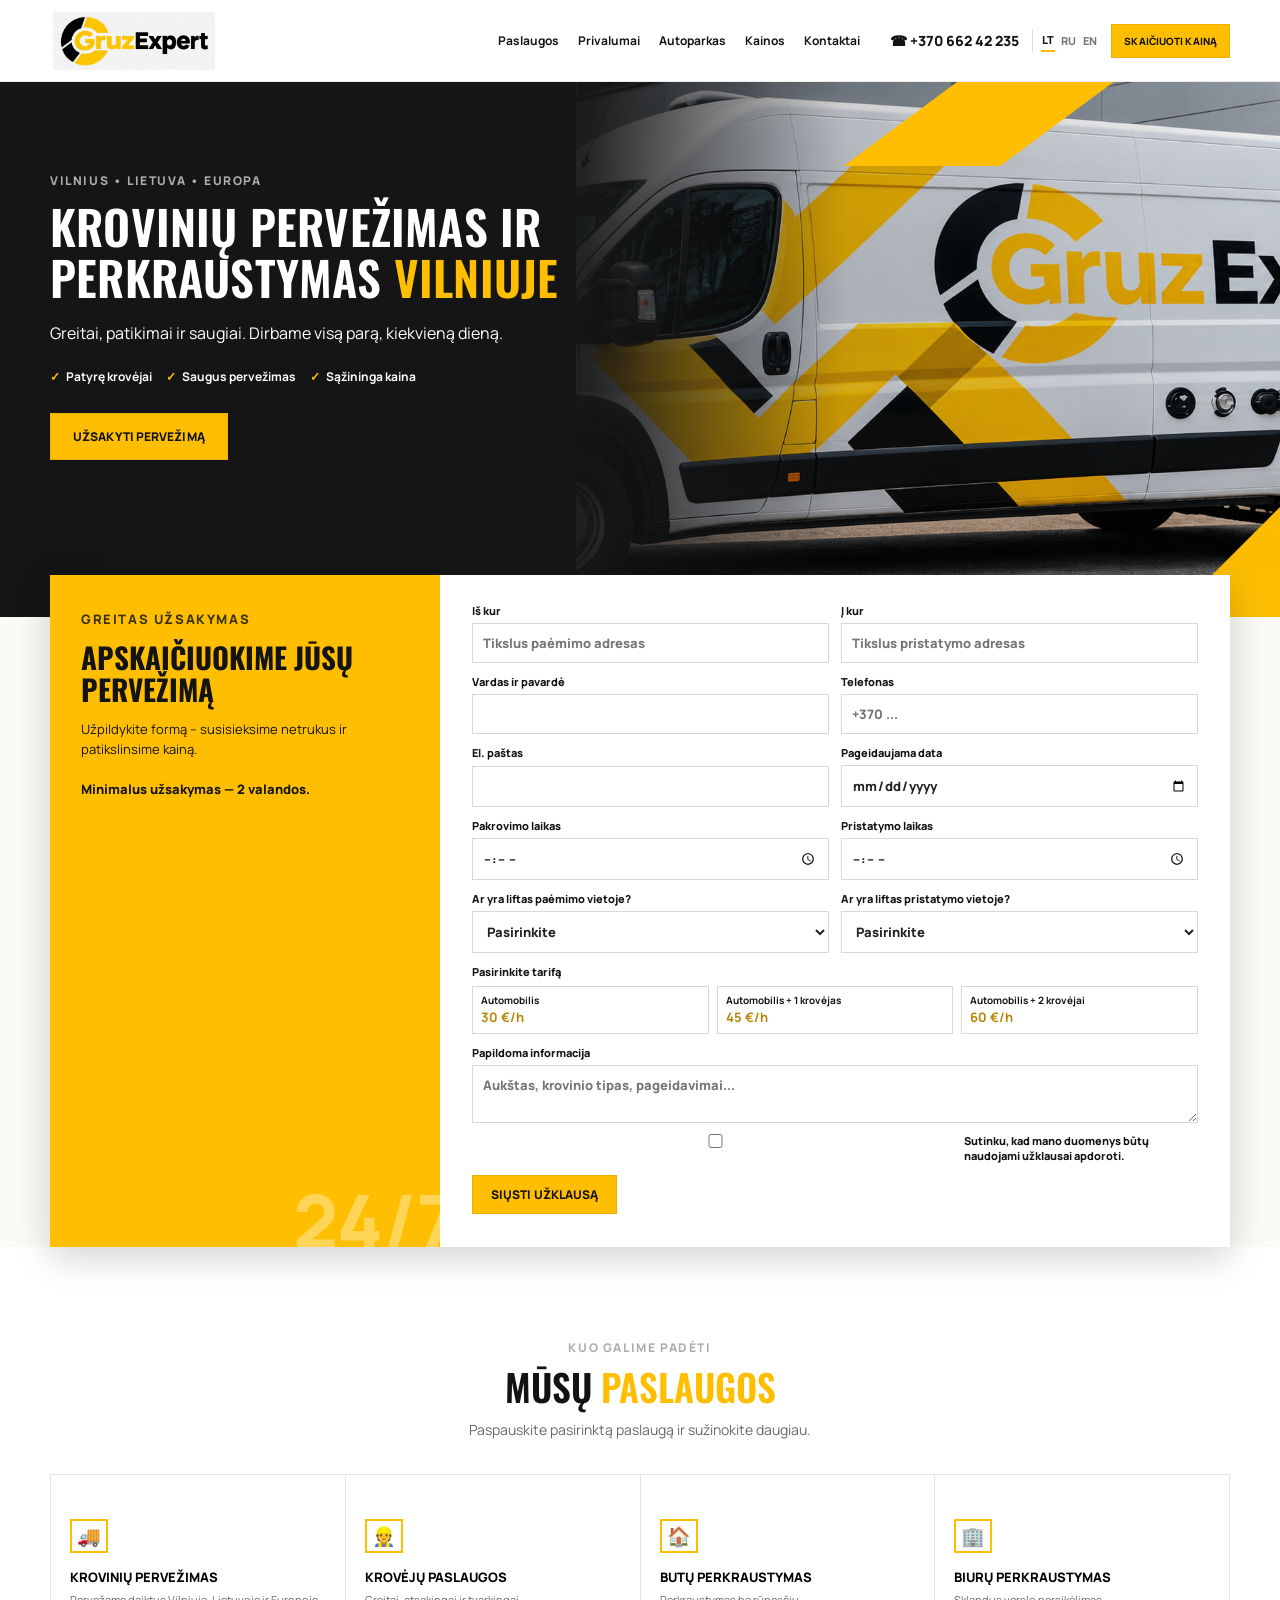
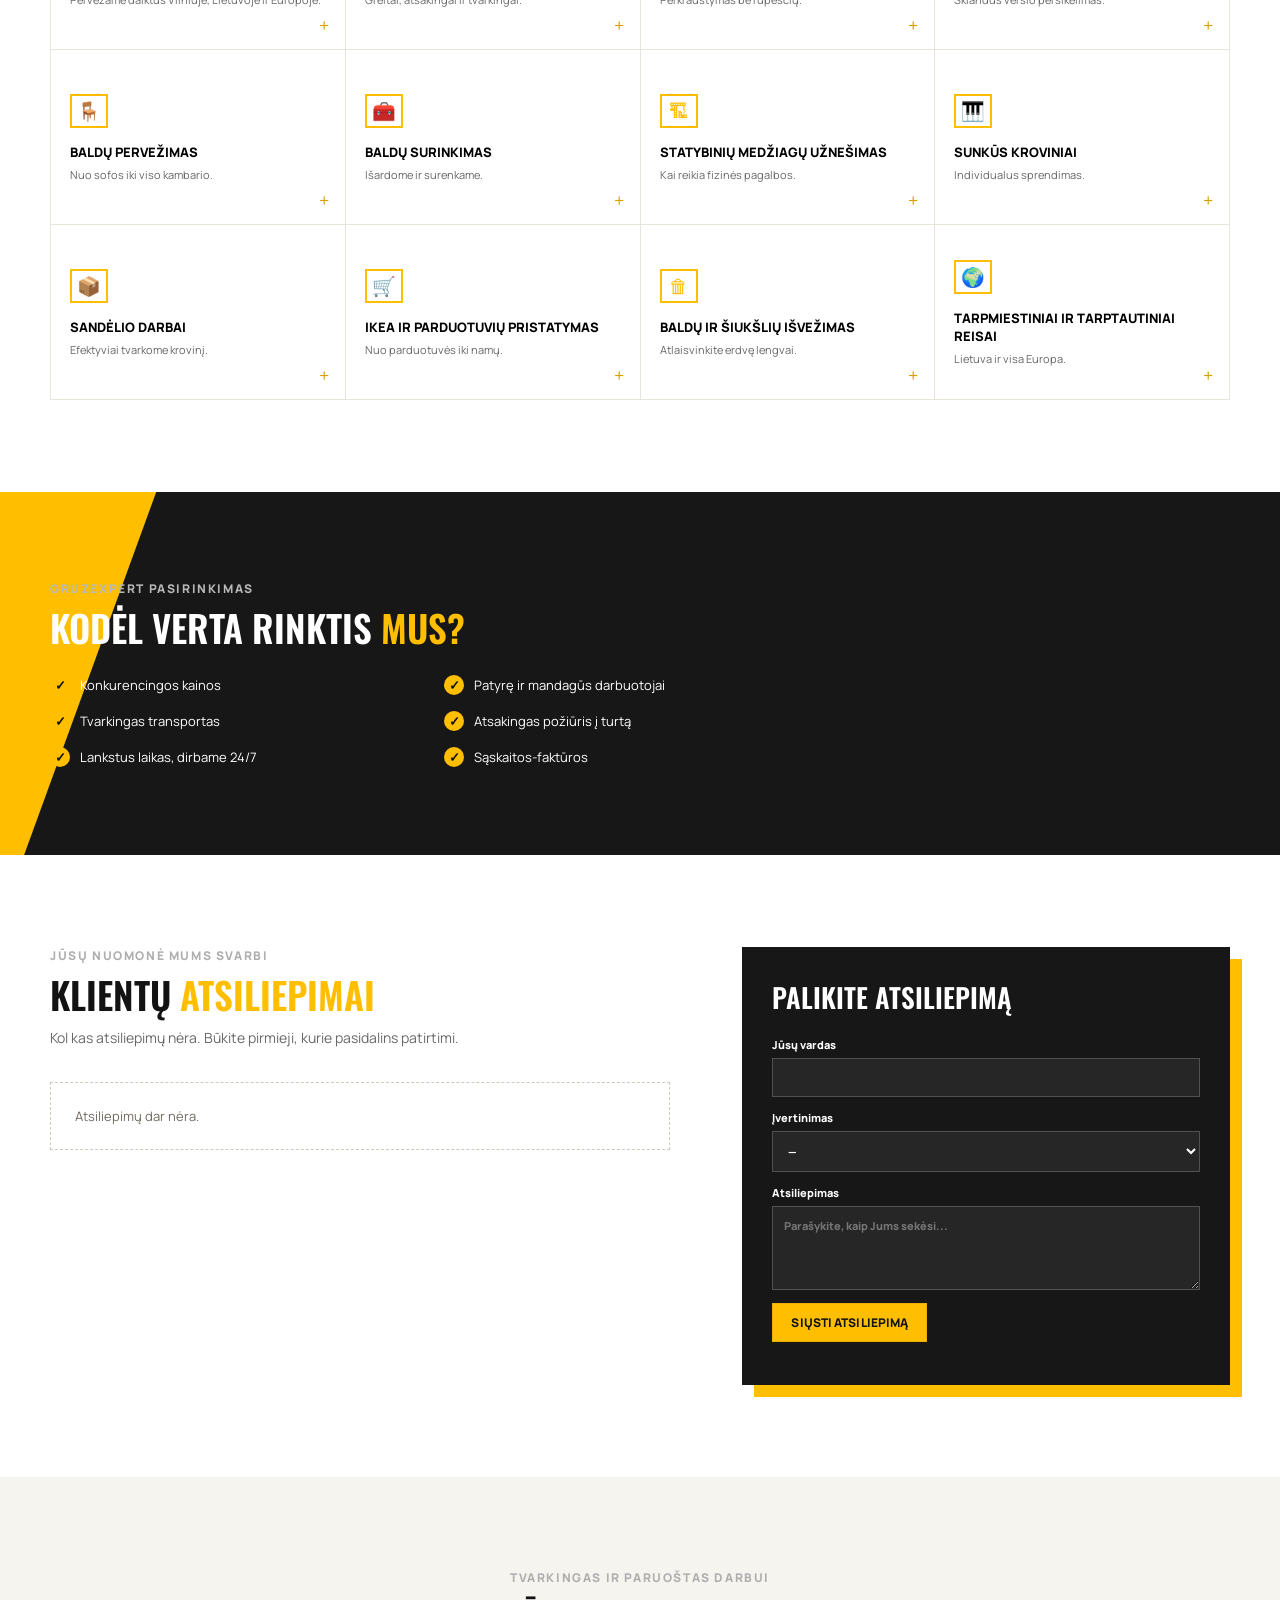
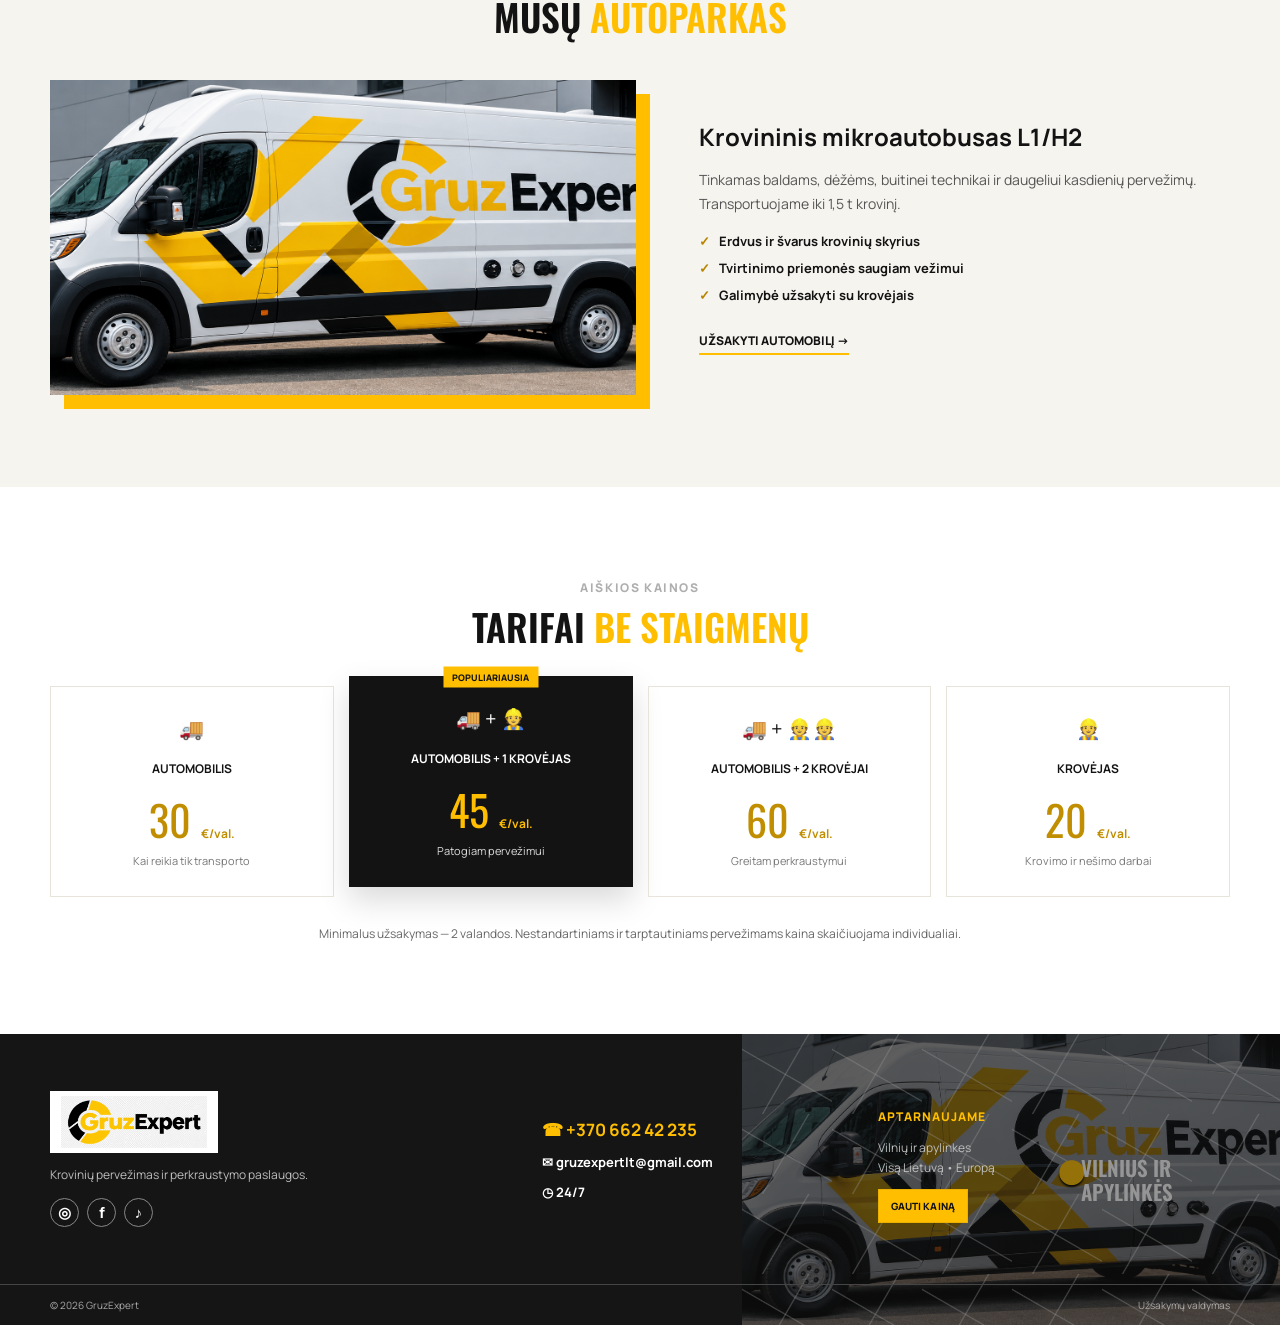
==== index.html @ 0c545fbb "Add files via upload" ====
<!doctype html>
<html lang="lt">
  <head>
    <meta charset="UTF-8" />
    <meta name="viewport" content="width=device-width, initial-scale=1.0" />
    <meta name="description" content="GruzExpert – profesionalus krovinių pervežimas ir perkraustymo paslaugos Vilniuje bei visoje Lietuvoje." />
    <title>GruZExpert | Krovinių pervežimas Vilniuje</title>
    <link rel="stylesheet" href="styles.css" />
  </head>
  <body>
    <a class="skip-link" href="#order" data-i18n="skip">Pereiti prie užsakymo</a>
    <header class="site-header" id="top">
      <div class="container nav-wrap">
        <a href="#top" class="brand brand-logo" aria-label="GruZExpert – į pradžią"><img src="assets/gruzexpert-logo.png" width="834" height="290" alt="MB GruZExpert" /></a>
        <button class="menu-toggle" aria-label="Atidaryti meniu" aria-expanded="false"><span></span><span></span><span></span></button>
        <nav class="main-nav" aria-label="Pagrindinis meniu">
          <a href="#services" data-i18n="navServices">Paslaugos</a>
          <a href="#advantages" data-i18n="navWhy">Privalumai</a>
          <a href="#fleet" data-i18n="navFleet">Autoparkas</a>
          <a href="#prices" data-i18n="navPrices">Kainos</a>
          <a href="#contacts" data-i18n="navContacts">Kontaktai</a>
        </nav>
        <div class="nav-tools">
          <a class="phone-link" data-company-phone href="tel:+37066242235" aria-label="Skambinti +370 662 42 235"><span aria-hidden="true">☎</span> +370 662 42 235</a>
          <div class="language-picker" aria-label="Kalbos pasirinkimas">
            <button class="language active" data-lang="lt" aria-pressed="true">LT</button>
            <button class="language" data-lang="ru" aria-pressed="false">RU</button>
            <button class="language" data-lang="en" aria-pressed="false">EN</button>
          </div>
          <a href="#order" class="button button-small" data-i18n="quote">Skaičiuoti kainą</a>
        </div>
      </div>
    </header>

    <main>
      <section class="hero">
        <div class="hero-photo" role="img" aria-label="Kraustymo automobilis ir dėžės"></div>
        <div class="hero-overlay"></div>
        <div class="hero-angle top-angle"></div>
        <div class="container hero-content">
          <p class="eyebrow" data-i18n="heroEyebrow">Vilnius • Lietuva • Europa</p>
          <h1 data-i18n="heroTitle">Krovinių pervežimas ir perkraustymas <em>Vilniuje</em></h1>
          <p class="hero-copy" data-i18n="heroCopy">Greitai, patikimai ir saugiai. Dirbame visą parą, kiekvieną dieną.</p>
          <div class="hero-points">
            <span data-i18n="heroPoint1">Patyrę krovėjai</span><span data-i18n="heroPoint2">Saugus pervežimas</span><span data-i18n="heroPoint3">Sąžininga kaina</span>
          </div>
          <a href="#order" class="button hero-button" data-i18n="orderNow">Užsakyti pervežimą</a>
        </div>
        <div class="hero-corner" aria-hidden="true"></div>
      </section>

      <section class="quick-order" id="order" aria-labelledby="order-title">
        <div class="container order-layout">
          <div class="order-intro">
            <p class="section-kicker" data-i18n="orderKicker">Greitas užsakymas</p>
            <h2 id="order-title" data-i18n="orderTitle">Apskaičiuokime Jūsų pervežimą</h2>
            <p data-i18n="orderText">Užpildykite formą – susisieksime netrukus ir patikslinsime kainą.</p>
            <p class="minimum" data-i18n="minimum">Minimalus užsakymas — 2 valandos.</p>
          </div>
          <form id="order-form" class="order-form" novalidate>
            <div class="form-grid addresses">
              <label><span data-i18n="from">Iš kur</span><input name="from" type="text" required data-i18n-placeholder="fromPlaceholder" placeholder="Tikslus paėmimo adresas" autocomplete="street-address" /></label>
              <label><span data-i18n="to">Į kur</span><input name="to" type="text" required data-i18n-placeholder="toPlaceholder" placeholder="Tikslus pristatymo adresas" /></label>
            </div>
            <div class="form-grid">
              <label><span data-i18n="name">Vardas ir pavardė</span><input name="name" type="text" required autocomplete="name" /></label>
              <label><span data-i18n="phone">Telefonas</span><input name="phone" type="tel" required placeholder="+370 ..." autocomplete="tel" /></label>
            </div>
            <div class="form-grid">
              <label><span data-i18n="email">El. paštas</span><input name="email" type="email" required autocomplete="email" /></label>
              <label><span data-i18n="date">Pageidaujama data</span><input name="date" type="date" /></label>
            </div>
            <div class="form-grid">
              <label><span data-i18n="loadingTime">Время загрузки</span><input name="loadingTime" type="time" /></label>
              <label><span data-i18n="deliveryTime">Время доставки</span><input name="deliveryTime" type="time" /></label>
            </div>
            <div class="form-grid">
              <label><span data-i18n="pickupLift">Ar yra liftas paėmimo vietoje?</span><select name="pickupLift" required><option value="" data-i18n="select">Pasirinkite</option><option value="yes" data-i18n="yes">Taip</option><option value="no" data-i18n="no">Ne</option></select></label>
              <label><span data-i18n="deliveryLift">Ar yra liftas pristatymo vietoje?</span><select name="deliveryLift" required><option value="" data-i18n="select">Pasirinkite</option><option value="yes" data-i18n="yes">Taip</option><option value="no" data-i18n="no">Ne</option></select></label>
            </div>
            <fieldset class="tariff-fieldset">
              <legend data-i18n="tariff">Pasirinkite tarifą</legend>
              <div class="tariffs">
                <label class="tariff"><input type="radio" name="tariff" value="vehicle" required /><span><strong data-i18n="tariffVehicle">Automobilis</strong><b>30 €/h</b></span></label>
                <label class="tariff"><input type="radio" name="tariff" value="oneMover" /><span><strong data-i18n="tariffOne">Automobilis + 1 krovėjas</strong><b>45 €/h</b></span></label>
                <label class="tariff"><input type="radio" name="tariff" value="twoMovers" /><span><strong data-i18n="tariffTwo">Automobilis + 2 krovėjai</strong><b>60 €/h</b></span></label>
              </div>
            </fieldset>
            <label class="full"><span data-i18n="details">Papildoma informacija</span><textarea name="details" rows="2" data-i18n-placeholder="detailsPlaceholder" placeholder="Aukštas, krovinio tipas, pageidavimai..."></textarea></label>
            <label class="consent"><input type="checkbox" name="consent" required /><span data-i18n="consent">Sutinku, kad mano duomenys būtų naudojami užklausai apdoroti.</span></label>
            <button class="button form-button" type="submit" data-i18n="sendOrder">Siųsti užklausą</button>
            <p class="form-status" aria-live="polite"></p>
          </form>
        </div>
      </section>

      <section class="section services" id="services" aria-labelledby="services-title">
        <div class="container">
          <p class="section-kicker" data-i18n="servicesKicker">Kuo galime padėti</p>
          <h2 id="services-title" data-i18n="servicesTitle">Mūsų <em>paslaugos</em></h2>
          <p class="section-lead" data-i18n="servicesLead">Paspauskite pasirinktą paslaugą ir sužinokite daugiau.</p>
          <div class="service-grid" id="service-grid"></div>
        </div>
      </section>

      <section class="section dark advantages" id="advantages" aria-labelledby="advantages-title">
        <div class="yellow-panel"></div>
        <div class="container advantages-layout">
          <div>
            <p class="section-kicker light" data-i18n="whyKicker">GruZExpert pasirinkimas</p>
            <h2 id="advantages-title" data-i18n="whyTitle">Kodėl verta rinktis <em>mus?</em></h2>
            <div class="advantage-list">
              <div><b>✓</b><span data-i18n="adv1">Konkurencingos kainos</span></div>
              <div><b>✓</b><span data-i18n="adv2">Patyrę ir mandagūs darbuotojai</span></div>
              <div><b>✓</b><span data-i18n="adv3">Tvarkingas transportas</span></div>
              <div><b>✓</b><span data-i18n="adv4">Atsakingas požiūris į turtą</span></div>
              <div><b>✓</b><span data-i18n="adv5">Lankstus laikas, dirbame 24/7</span></div>
              <div><b>✓</b><span data-i18n="adv6">Sąskaitos-faktūros</span></div>
            </div>
          </div>
        </div>
      </section>

      <section class="section reviews" id="reviews" aria-labelledby="reviews-title">
        <div class="container reviews-layout">
          <div class="reviews-heading">
            <p class="section-kicker" data-i18n="reviewsKicker">Jūsų nuomonė mums svarbi</p>
            <h2 id="reviews-title" data-i18n="reviewsTitle">Klientų <em>atsiliepimai</em></h2>
            <p class="section-lead" data-i18n="reviewsLead">Kol kas atsiliepimų nėra. Būkite pirmieji, kurie pasidalins patirtimi.</p>
            <div class="review-list" id="review-list" aria-live="polite"></div>
          </div>
          <form class="review-form" id="review-form" novalidate>
            <h3 data-i18n="reviewFormTitle">Palikite atsiliepimą</h3>
            <label><span data-i18n="reviewName">Jūsų vardas</span><input name="name" type="text" required autocomplete="name" /></label>
            <label><span data-i18n="reviewRating">Įvertinimas</span><select name="rating" required><option value="">—</option><option value="5">★★★★★ — 5</option><option value="4">★★★★ — 4</option><option value="3">★★★ — 3</option><option value="2">★★ — 2</option><option value="1">★ — 1</option></select></label>
            <label><span data-i18n="reviewText">Atsiliepimas</span><textarea name="text" rows="4" required data-i18n-placeholder="reviewPlaceholder" placeholder="Parašykite, kaip Jums sekėsi..."></textarea></label>
            <button class="button form-button" type="submit" data-i18n="sendReview">Siųsti atsiliepimą</button>
            <p class="form-status" aria-live="polite"></p>
          </form>
        </div>
      </section>

      <section class="section fleet" id="fleet" aria-labelledby="fleet-title">
        <div class="container">
          <p class="section-kicker" data-i18n="fleetKicker">Tvarkingas ir paruoštas darbui</p>
          <h2 id="fleet-title" data-i18n="fleetTitle">Mūsų <em>autoparkas</em></h2>
          <div class="fleet-layout">
            <figure class="fleet-photo"><img src="assets/gruzexpert-van.png" width="976" height="822" alt="GruZExpert krovininis mikroautobusas" /></figure>
            <div class="fleet-copy">
              <h3 data-i18n="fleetName">Krovininis mikroautobusas L1/H2</h3>
              <p data-i18n="fleetText">Tinkamas baldams, dėžėms, buitinei technikai ir daugeliui kasdienių pervežimų. Transportuojame iki 1,5 t krovinį.</p>
              <ul><li data-i18n="fleet1">Erdvus ir švarus krovinių skyrius</li><li data-i18n="fleet2">Tvirtinimo priemonės saugiam vežimui</li><li data-i18n="fleet3">Galimybė užsakyti su krovėjais</li></ul>
              <a href="#order" class="text-link" data-i18n="fleetCta">Užsakyti automobilį →</a>
            </div>
          </div>
        </div>
      </section>

      <section class="section prices" id="prices" aria-labelledby="prices-title">
        <div class="container">
          <p class="section-kicker" data-i18n="pricesKicker">Aiškios kainos</p>
          <h2 id="prices-title" data-i18n="pricesTitle">Tarifai <em>be staigmenų</em></h2>
          <div class="price-grid">
            <article class="price-card"><div class="price-icon">🚚</div><h3 data-i18n="price1">Automobilis</h3><p class="price">30 <small>€/val.</small></p><p data-i18n="price1desc">Kai reikia tik transporto</p></article>
            <article class="price-card featured"><div class="price-icon">🚚 + 👷</div><span class="popular" data-i18n="popular">Populiariausia</span><h3 data-i18n="price2">Automobilis + 1 krovėjas</h3><p class="price">45 <small>€/val.</small></p><p data-i18n="price2desc">Patogiam pervežimui</p></article>
            <article class="price-card"><div class="price-icon">🚚 + 👷👷</div><h3 data-i18n="price3">Automobilis + 2 krovėjai</h3><p class="price">60 <small>€/val.</small></p><p data-i18n="price3desc">Greitam perkraustymui</p></article>
            <article class="price-card"><div class="price-icon">👷</div><h3 data-i18n="price4">Krovėjas</h3><p class="price">20 <small>€/val.</small></p><p data-i18n="price4desc">Krovimo ir nešimo darbai</p></article>
          </div>
          <p class="price-note" data-i18n="priceNote">Minimalus užsakymas — 2 valandos. Nestandartiniams ir tarptautiniams pervežimams kaina skaičiuojama individualiai.</p>
        </div>
      </section>
    </main>

    <footer id="contacts" class="site-footer">
      <div class="footer-map"><div class="map-grid"></div><div class="map-pin">●</div><div class="map-label" data-i18n="mapLabel">VILNIUS IR<br />APYLINKĖS</div></div>
      <div class="container footer-content">
        <div><a href="#top" class="brand brand-logo footer-brand"><img src="assets/gruzexpert-logo.png" width="834" height="290" alt="MB GruZExpert" /></a><p data-i18n="footerTag">Krovinių pervežimas ir perkraustymo paslaugos.</p><div class="social-links" aria-label="GruZExpert socialiniai tinklai"><a href="https://www.instagram.com/gruzexpert_lt?utm_source=ig_web_button_share_sheet&amp;stkn=ZDNlZDc0MzIxNw==" target="_blank" rel="noopener noreferrer" aria-label="Instagram">◎</a><a href="https://www.facebook.com/share/18X9na4nEu/?mibextid=wwXIfr" target="_blank" rel="noopener noreferrer" aria-label="Facebook">f</a><a href="https://www.tiktok.com/@gruzexpert?_t=8kCOREcWozp&amp;_r=1&amp;fbclid=PAcGRvZgJleHRuA2FlbQIxMQBzcnRjBmFwcF9pZA85MzY2MTk3NDMzOTI0NTkAAaekuQHzlcHt2C70eIC-FjLYPFPs1Nlc9DeqWj5QebIZ_HDZ8qqhLEcqF5PmdA_aem_8hUmn0GBH916aHqdBS-yCQ" target="_blank" rel="noopener noreferrer" aria-label="TikTok">♪</a></div></div>
        <div class="footer-contact"><a data-company-phone href="tel:+37066242235">☎ +370 662 42 235</a><a data-company-email href="mailto:gruzexpertlt@gmail.com">✉ gruzexpertlt@gmail.com</a><span>◷ 24/7</span></div>
        <div><p class="footer-heading" data-i18n="footerArea">Aptarnaujame</p><p data-i18n="areaText">Vilnių ir apylinkes<br />Visą Lietuvą • Europą</p><a href="#order" class="button button-small" data-i18n="footerCta">Gauti kainą</a></div>
      </div>
      <div class="footer-bottom"><div class="container"><span>© <span id="year"></span> GruzExpert</span><a href="admin.html" data-i18n="admin">Užsakymų valdymas</a></div></div>
    </footer>

    <dialog class="service-dialog" id="service-dialog">
      <button class="dialog-close" aria-label="Uždaryti">×</button><div id="dialog-content"></div><a href="#order" class="button dialog-order" data-i18n="dialogCta">Užsakyti paslaugą</a>
    </dialog>
    <script src="config.js"></script>
    <script src="app.js"></script>
  </body>
</html>
---- styles.css ----
@import url('https://fonts.googleapis.com/css2?family=Manrope:wght@400;500;600;700;800&family=Oswald:wght@500;600;700&display=swap');

:root { --yellow:#ffbf00; --ink:#131313; --paper:#fbfaf7; --muted:#696969; --line:#e8e4dc; --font:'Manrope',Arial,sans-serif; --display:'Oswald',Impact,sans-serif; --hero-photo:url('https://images.unsplash.com/photo-1601584115197-04ecc0da31d7?auto=format&fit=crop&w=1800&q=85'); --map-photo:url('https://images.unsplash.com/photo-1494526585095-c41746248156?auto=format&fit=crop&w=1100&q=70'); }

* { box-sizing:border-box; }
 html { scroll-behavior:smooth; }
 body { margin:0; color:var(--ink); background:var(--paper); font-family:var(--font); }
 button,input,textarea,select { font:inherit; }
 a { color:inherit; text-decoration:none; }
 .container { width:min(1180px,calc(100% - 48px)); margin-inline:auto; }
.skip-link { position:fixed; left:12px; top:-100px; z-index:99; background:var(--yellow); padding:10px; }
.skip-link:focus { top:12px; }

.site-header { height:82px; display:flex; align-items:center; position:sticky; z-index:20; top:0; background:rgba(255,255,255,.96); border-bottom:1px solid rgba(0,0,0,.07); backdrop-filter:blur(8px); }
.nav-wrap { display:flex; align-items:center; gap:30px; }
.brand { display:inline-flex; align-items:center; gap:8px; white-space:nowrap; }
.brand-mark { width:42px; height:42px; border-radius:50%; border:6px solid var(--ink); background:var(--yellow); position:relative; overflow:hidden; transform:rotate(-25deg); }
.brand-mark i,.brand-mark b { background:var(--ink); display:block; position:absolute; transform:rotate(36deg); }
.brand-mark i { height:7px;width:34px;left:-6px;top:10px; }
.brand-mark b { height:6px;width:30px;left:8px;top:25px; }
.brand-name { font-size:22px; font-weight:800; letter-spacing:-1.4px; position:relative; }
.brand-name span { font-weight:500; }
.brand-name small { font-size:7px; position:absolute; top:-2px; left:2px; letter-spacing:0; }
.main-nav { margin-left:auto; display:flex; align-items:center; gap:19px; font-size:12px; font-weight:700; }
.main-nav a { position:relative; }
.main-nav a:hover:after { content:''; position:absolute; height:2px; background:var(--yellow); bottom:-8px; left:0; right:0; }
.nav-tools { display:flex; align-items:center; gap:13px; }
.phone-link { font-weight:800; font-size:14px; }
.phone-link span { color:var(--yellow); }
.language-picker { display:flex; gap:5px; padding-left:8px; border-left:1px solid #ddd; }
.language { border:0; background:none; padding:3px 1px; color:#777; cursor:pointer; font-size:11px; font-weight:800; }
.language.active { color:var(--ink); border-bottom:2px solid var(--yellow); }
.button { cursor:pointer; display:inline-flex; border:0; justify-content:center; align-items:center; background:var(--yellow); color:var(--ink); padding:15px 23px; text-transform:uppercase; font-size:12px; font-weight:800; letter-spacing:.1px; box-shadow:inset 0 0 0 1px rgba(0,0,0,.08); transition:transform .2s,background .2s; }
.button:hover { transform:translateY(-2px); background:#ffd033; }
.button-small { padding:10px 13px; font-size:10px; }
.menu-toggle { display:none; }

.hero { min-height:505px; display:flex; position:relative; color:#fff; overflow:hidden; background:#1a1a1a; isolation:isolate; }
.hero-photo { position:absolute; z-index:-2; inset:0; background:linear-gradient(90deg,rgba(15,15,15,.9) 0%,rgba(15,15,15,.55) 43%,rgba(15,15,15,.13)), var(--hero-photo) center/cover; }
.hero-overlay { position:absolute;z-index:-1;inset:0;background:linear-gradient(0deg,rgba(0,0,0,.28),transparent); }
.hero-content { padding-top:90px; padding-bottom:70px; }
.eyebrow,.section-kicker { font-size:12px; letter-spacing:1.6px; text-transform:uppercase; font-weight:800; color:#aeaeae; margin:0 0 12px; }
.hero h1 { font-family:var(--display); font-weight:600; font-size:47px; line-height:1.08; max-width:660px; letter-spacing:.2px; margin:0; text-transform:uppercase; }
.hero h1 em,h2 em { font-style:normal; color:var(--yellow); }
.hero-copy { max-width:510px; font-size:16px; margin:19px 0; }
.hero-points { display:flex; gap:14px; flex-wrap:wrap; margin:24px 0 28px; font-size:12px; font-weight:700; }
.hero-points span:before { content:'✓'; color:var(--yellow); margin-right:6px; }
.hero-button { color:#111; }
.top-angle { width:270px; height:84px; position:absolute; z-index:-1; right:13%; top:0; background:var(--yellow); clip-path:polygon(42% 0,100% 0,58% 100%,0 100%); }
.hero-corner { position:absolute;right:0;bottom:0;border-style:solid;border-width:0 0 110px 110px;border-color:transparent transparent var(--yellow) transparent; opacity:.98; }

.quick-order { position:relative; z-index:2; margin-top:-42px; }
.order-layout { display:grid; grid-template-columns:.74fr 1.5fr; background:#fff; box-shadow:0 10px 35px rgba(0,0,0,.18); }
.order-intro { padding:34px 31px; background:var(--yellow); position:relative; overflow:hidden; }
.order-intro:after { content:'24/7'; position:absolute; right:-18px; bottom:-25px; color:rgba(255,255,255,.34); font-size:75px; font-weight:800; }
.order-intro h2 { font-family:var(--display); font-size:29px; line-height:1.1; margin:0 0 14px; text-transform:uppercase; }
.order-intro .section-kicker { color:#3a310e; }
.order-intro p { font-size:13px; line-height:1.55; }
.minimum { font-weight:800; margin-top:20px; }
.order-form { padding:28px 32px 22px; display:grid; gap:11px; }
.form-grid { display:grid; grid-template-columns:1fr 1fr; gap:12px; }
.order-form label { display:grid; gap:5px; font-size:11px; font-weight:800; }
.order-form input,.order-form select,.order-form textarea { width:100%; border:1px solid #dcd8d1; border-radius:0; padding:10px; min-height:40px; background:#fff; outline:0; color:#222; font-size:13px; }
.order-form textarea { resize:vertical; }
.order-form input:focus,.order-form select:focus,.order-form textarea:focus { border-color:var(--yellow); box-shadow:0 0 0 2px rgba(255,191,0,.16); }
.tariff-fieldset { border:0; padding:2px 0 0; margin:0; }
.tariff-fieldset legend { font-size:11px; font-weight:800; padding:0 0 5px; }
.tariffs { display:grid;grid-template-columns:repeat(3,1fr); gap:8px; }
.tariff { position:relative!important; display:block!important; cursor:pointer; }
.tariff input { position:absolute; opacity:0; }
.tariff span { min-height:48px; display:flex; flex-direction:column; padding:7px 8px; border:1px solid #dcd8d1; line-height:1.25; }
.tariff strong { font-size:10px; }
.tariff b { font-size:13px; color:#b98400; margin-top:2px; }
.tariff input:checked + span { border:2px solid var(--yellow); padding:6px 7px; background:#fffaf0; }
.consent { display:flex!important; grid-template-columns:16px 1fr; align-items:start; line-height:1.35; cursor:pointer; }
.consent input { min-height:0!important; height:14px; margin:0; accent-color:var(--yellow); }
.form-button { justify-self:start; padding:11px 19px; }
.form-status { margin:0; font-size:12px; font-weight:700; }
.form-status.success { color:#198a40; }
.form-status.error { color:#bd2831; }

.section { padding:92px 0; }
.section h2 { font-family:var(--display); text-align:center; margin:0; font-size:37px; text-transform:uppercase; line-height:1.05; font-weight:600; }
.section-lead { text-align:center; color:var(--muted); font-size:14px; margin:13px 0 35px; }
.section > .container > .section-kicker { text-align:center; }
.services { background:#fff; }
.service-grid { display:grid; grid-template-columns:repeat(4,1fr); border-top:1px solid var(--line); border-left:1px solid var(--line); }
.service-card { appearance:none; text-align:left; position:relative; cursor:pointer; padding:25px 19px 22px; min-height:175px; background:#fff; border:0; border-right:1px solid var(--line); border-bottom:1px solid var(--line); transition:background .18s,transform .18s; }
.service-card:hover { background:#fff9e7; transform:translateY(-3px); }
.service-icon { width:38px;height:34px;margin-bottom:15px; display:grid;place-items:center; color:var(--yellow); border:2px solid currentColor; font-size:19px; }
.service-card h3 { margin:0 0 6px; font-size:13px; font-weight:800; text-transform:uppercase; }
.service-card p { margin:0; color:#666; font-size:11px; line-height:1.4; }
.service-card .more { position:absolute;right:16px;bottom:12px;color:#d6a000;font-size:18px; }

.dark { color:#fff; background:#171717; position:relative; overflow:hidden; }
.dark .section-kicker { color:#b8b8b8; }
.advantages { padding:88px 0; }
.yellow-panel { background:var(--yellow); position:absolute; width:260px; height:100%; left:-170px; top:0; transform:skew(-20deg); }
.advantages-layout { position:relative; display:grid; grid-template-columns:1.35fr .65fr; gap:90px; align-items:center; }
.advantages h2 { text-align:left; color:#fff; }
.advantage-list { margin-top:28px; display:grid; grid-template-columns:1fr 1fr; gap:16px 28px; }
.advantage-list div { display:flex; align-items:center; gap:10px; font-size:13px; }
.advantage-list b { display:grid;place-items:center; width:20px;height:20px; border-radius:50%; color:#111;background:var(--yellow); }
.quote-card { position:relative; padding:37px 32px 30px; border:1px solid #656565; background:linear-gradient(135deg,#252525,#121212); }
.quote-card:before,.quote-card:after { content:''; position:absolute;background:var(--yellow);width:44px;height:4px; }
.quote-card:before { top:-1px; left:22px; }
.quote-card:after { bottom:-1px; right:22px; }
.quote-symbol { font:70px/0 var(--display);color:var(--yellow);position:absolute;top:33px;left:20px; }
.stars { color:var(--yellow); letter-spacing:4px; margin-left:42px; }
.quote-card blockquote { margin:25px 0 11px; font-size:15px;line-height:1.55; }
.quote-card p { margin:0;color:#c6c6c6;font-size:13px; }

.fleet { background:#f6f4ef; }
.fleet-layout { display:grid;grid-template-columns:1.05fr .95fr;gap:63px;align-items:center;margin-top:43px; }
.van-visual { height:290px;position:relative;filter:drop-shadow(0 15px 10px rgba(0,0,0,.2)); }
.van-body { position:absolute;bottom:45px;left:7%;width:66%;height:150px;background:linear-gradient(140deg,#fff 0 62%,#e5e5e5 63%);border-radius:17px 10px 7px 7px;border:4px solid #e1e1e1; }
.van-cab { position:absolute;bottom:45px;right:6%;width:33%;height:125px;background:linear-gradient(135deg,#eee 0 41%,#343434 42% 61%,#fafafa 62%);border-radius:8px 27px 8px 0;border:4px solid #e1e1e1; }
.van-body:before { content:'';position:absolute;left:11%;top:26px;width:75%;height:63px;background:linear-gradient(135deg,transparent 0 41%,#ffbf00 42% 60%,#181818 61% 68%,transparent 69%); }
.van-body:after { content:'';position:absolute;left:25px;bottom:11px;right:10px;height:4px;background:#ffbf00; }
.van-brand { position:absolute;z-index:2;left:19%;top:93px;font-weight:800;font-size:22px;letter-spacing:-1.5px;color:#101010; }
.van-brand:before { content:'';position:absolute;background:var(--yellow);border-radius:50%;width:25px;height:25px;z-index:-1;left:-5px;top:2px; }
.van-brand span { font-weight:500; }
.wheel { position:absolute;z-index:3;bottom:26px;width:46px;height:46px;border-radius:50%;background:#202020;border:9px solid #333;box-shadow:inset 0 0 0 5px #aaa; }
.wheel.one { left:17%; }
.wheel.two { right:17%; }
.fleet-copy h3 { font-size:24px;margin:0 0 15px; }
.fleet-copy p { font-size:14px;line-height:1.7;color:#555; }
.fleet-copy ul { padding:0;list-style:none; }
.fleet-copy li { margin:9px 0;font-size:13px;font-weight:700; }
.fleet-copy li:before { content:'✓';color:#b88300;margin-right:9px; }
.text-link { margin-top:12px;display:inline-block;text-transform:uppercase;font-size:12px;font-weight:800;border-bottom:2px solid var(--yellow);padding-bottom:4px; }

.prices { background:#fff; }
.price-grid { margin-top:39px;display:grid;grid-template-columns:repeat(4,1fr);gap:15px; }
.price-card { position:relative;padding:28px 20px;text-align:center;border:1px solid var(--line); }
.price-card.featured { background:var(--ink);color:white;border-color:var(--ink);transform:translateY(-10px);box-shadow:0 13px 29px rgba(0,0,0,.15); }
.price-icon { height:30px;font-size:20px;filter:grayscale(.2); }
.price-card h3 { margin:15px 0 8px;text-transform:uppercase;font-size:12px;min-height:30px; }
.price { font-family:var(--display);font-size:42px;line-height:1;margin:0;color:#c08e00; }
.featured .price { color:var(--yellow); }
.price small { font:700 12px var(--font); }
.price-card p:last-child { color:#777;font-size:11px;margin:11px 0 0; }
.featured p:last-child { color:#dedede; }
.popular { position:absolute;top:0;left:50%;transform:translate(-50%,-50%);padding:4px 9px;background:var(--yellow);color:#111;text-transform:uppercase;font-size:9px;font-weight:800;white-space:nowrap; }
.price-note { max-width:720px;text-align:center;margin:28px auto 0;font-size:12px;color:#666; }

.site-footer { position:relative;color:white;background:#151515;overflow:hidden; }
.footer-map { position:absolute;inset:0 0 0 58%;background:linear-gradient(rgba(7,7,7,.4),rgba(7,7,7,.4)),var(--map-photo) center/cover;opacity:.55; }
.map-grid { position:absolute;inset:0; background-image:linear-gradient(30deg,transparent 48%,rgba(255,255,255,.4) 49%,transparent 50%),linear-gradient(120deg,transparent 48%,rgba(255,255,255,.4) 49%,transparent 50%);background-size:90px 80px; }
.map-pin { position:absolute;color:var(--yellow);font-size:58px;left:58%;top:32%;text-shadow:0 2px 2px #000; }
.map-label { position:absolute;left:63%;top:42%;font:600 21px/1.12 var(--display); }
.footer-content { min-height:250px;position:relative;display:grid;grid-template-columns:1.15fr .75fr .9fr;gap:42px;align-items:center; }
.footer-brand { color:#fff; }
.footer-brand .brand-mark { border-color:#fff; }
.site-footer p { color:#bebebe;font-size:12px;line-height:1.6; }
.footer-contact { display:grid;gap:12px;font-size:13px;font-weight:700; }
.footer-contact a:first-child { color:var(--yellow);font-size:17px; }
.footer-heading { color:var(--yellow)!important;text-transform:uppercase;font-weight:800;letter-spacing:1px; }
.footer-bottom { position:relative;border-top:1px solid #454545;padding:13px 0;font-size:10px;color:#aaa; }
.footer-bottom .container { display:flex;justify-content:space-between; }
.footer-bottom a:hover {color:var(--yellow); }
.service-dialog { color:var(--ink);border:0;box-shadow:0 15px 45px rgba(0,0,0,.35);max-width:500px;padding:38px;width:calc(100% - 32px); }
.service-dialog::backdrop { background:rgba(0,0,0,.68); }
.dialog-close { position:absolute;right:12px;top:7px;border:0;background:none;font-size:30px;cursor:pointer; }
.service-dialog h3 { font:600 28px var(--display);text-transform:uppercase;margin:17px 0 10px; }
.service-dialog p { font-size:14px;line-height:1.65;color:#555; }
.service-dialog ul { padding-left:19px;font-size:14px;line-height:1.7; }
.dialog-order { margin-top:12px; }

@media (max-width:1050px) { .nav-wrap { gap:14px; }
.main-nav { gap:12px; }
.main-nav,.phone-link { font-size:10px; }
.nav-tools { gap:9px; }
.hero h1 { font-size:42px; }
 }

@media (max-width:850px) { .site-header {height:68px;}
.nav-wrap{justify-content:space-between;}
.menu-toggle{display:grid;gap:4px;border:0;background:transparent;padding:9px;cursor:pointer;order:4;}
.menu-toggle span{display:block;width:23px;height:2px;background:var(--ink);}
.main-nav{display:none;position:absolute;top:68px;left:0;right:0;background:#fff;padding:20px 24px;box-shadow:0 8px 15px rgba(0,0,0,.09);}
.main-nav.open{display:grid;gap:18px;}
.main-nav a{font-size:13px;}
.nav-tools .button{display:none;}
.phone-link{font-size:12px;}
.order-layout{grid-template-columns:1fr;}
.order-intro{padding:26px 28px;}
.order-intro h2{max-width:500px;}
.quick-order{margin-top:0;}
.service-grid{grid-template-columns:repeat(2,1fr);}
.fleet-layout{gap:32px;}
.price-grid{grid-template-columns:repeat(2,1fr);}
.price-card.featured{transform:none;}
.footer-map{left:55%;}
.footer-content{grid-template-columns:1fr 1fr;}
.footer-content>div:last-child{grid-column:1;}
.advantages-layout{gap:40px;}
 }

@media (max-width:560px) { .container{width:min(100% - 30px,1180px);}
.brand-name{font-size:19px;}
.brand-mark{width:36px;height:36px;border-width:5px;}
.brand-mark i{top:8px;}
.brand-mark b{top:21px;}
.phone-link{display:none;}
.language-picker{border-left:0;padding:0;}
.hero{min-height:450px;}
.hero-photo{background-position:62% center;}
.hero-content{padding-top:63px;}
.hero h1{font-size:35px;max-width:360px;}
.hero-copy{font-size:14px;max-width:290px;}
.hero-points{display:grid;gap:8px;}
.top-angle{width:160px;height:56px;right:-37px;}
.hero-corner{border-width:0 0 60px 60px;}
.order-intro h2{font-size:27px;}
.order-form{padding:22px 18px;}
.form-grid,.tariffs{grid-template-columns:1fr;}
.tariff span{min-height:43px;}
.section{padding:65px 0;}
.section h2{font-size:31px;}
.service-grid{grid-template-columns:1fr 1fr;}
.service-card{min-height:170px;padding:19px 13px;}
.service-card h3{font-size:11px;}
.advantages-layout{grid-template-columns:1fr;gap:35px;}
.advantage-list{grid-template-columns:1fr;gap:12px;}
.quote-card{padding:31px 25px;}
.fleet-layout{grid-template-columns:1fr;margin-top:27px;}
.van-visual{height:230px;margin:0 -8px;transform:scale(.93);}
.fleet-copy h3{font-size:21px;}
.price-grid{gap:9px;}
.price-card{padding:22px 8px;}
.price-card h3{font-size:10px;}
.price{font-size:36px;}
.footer-map{inset:48% 0 0 0;}
.footer-content{min-height:570px;grid-template-columns:1fr;gap:24px;padding:40px 0 190px;}
.footer-content>div:last-child{grid-column:auto;}
.map-label{left:58%;top:42%;}
.map-pin{left:49%;}
.footer-bottom .container{font-size:9px;}
.service-dialog{padding:30px 24px;}
 }

.brand-logo { display:block; line-height:0; }
.brand-logo img { display:block; width:168px; height:auto; max-height:58px; object-fit:contain; }
.footer-brand { display:inline-flex; background:#fff; padding:5px 9px; }
.footer-brand img { width:150px; max-height:52px; }
.hero { min-height:535px; background:#161616; }
.hero-photo { inset:0 0 0 45%; background:var(--hero-photo) center/cover; image-rendering:auto; }
.hero-overlay { background:linear-gradient(90deg,#151515 0 39%,rgba(21,21,21,.92) 46%,rgba(21,21,21,.18) 66%,rgba(21,21,21,.05)); }
.hero-content { max-width:1180px; width:100%; }
.hero h1 { max-width:610px; }
.advantages-layout { grid-template-columns:1fr; gap:0; }
.advantages-layout > div { max-width:760px; }
.reviews { background:#fff; }
.reviews-layout { display:grid; grid-template-columns:1.12fr .88fr; gap:72px; align-items:start; }
.reviews-heading .section-kicker,.reviews-heading h2,.reviews-heading .section-lead { text-align:left; }
.reviews-heading .section-lead { max-width:540px; margin-left:0; }
.review-list { display:grid; gap:14px; margin-top:28px; }
.review-empty { padding:24px; border:1px dashed #cfc9bc; color:#706b61; font-size:13px; }
.review-card { border-left:4px solid var(--yellow); padding:18px 20px; background:#f7f5ef; }
.review-card header { display:flex; justify-content:space-between; gap:20px; align-items:center; }
.review-card h3 { margin:0; font-size:14px; }
.review-card .stars { color:#d69f00; letter-spacing:2px; font-size:15px; }
.review-card p { margin:9px 0 0; color:#555; line-height:1.55; font-size:13px; }
.review-form { display:grid; gap:13px; padding:30px; background:#171717; color:#fff; box-shadow:12px 12px 0 var(--yellow); }
.review-form h3 { margin:0 0 7px; font:600 27px var(--display); text-transform:uppercase; }
.review-form label { display:grid; gap:6px; font-size:11px; font-weight:800; }
.review-form input,.review-form select,.review-form textarea { width:100%; border:1px solid #505050; padding:11px; background:#262626; color:#fff; outline:0; }
.review-form input:focus,.review-form select:focus,.review-form textarea:focus { border-color:var(--yellow); }
.review-form textarea { resize:vertical; }
.social-links { display:flex; gap:8px; margin-top:14px; }
.social-links a { width:29px; height:29px; display:grid; place-items:center; border:1px solid #888; border-radius:50%; color:#fff; font-weight:800; font-size:15px; }
.social-links a:hover { border-color:var(--yellow); color:var(--yellow); }
.fleet-photo { margin:0; height:315px; overflow:hidden; position:relative; background:#eae7e1; box-shadow:14px 14px 0 var(--yellow); }
.fleet-photo img { width:100%; height:100%; object-fit:cover; object-position:center 47%; display:block; }
@media (max-width:850px) { .brand-logo img { width:145px; } .hero-photo { inset:0 0 0 42%; } .reviews-layout { grid-template-columns:1fr; gap:36px; } .review-form { max-width:620px; } .fleet-photo { height:275px; } }
@media (max-width:560px) { .brand-logo img { width:126px; max-height:45px; } .footer-brand img { width:145px; } .hero { min-height:480px; } .hero-photo { inset:0; background-position:center; } .hero-overlay { background:linear-gradient(90deg,rgba(17,17,17,.93),rgba(17,17,17,.70)); } .hero h1 { max-width:340px; } .reviews-heading .section-kicker,.reviews-heading h2,.reviews-heading .section-lead { text-align:left; } .review-form { padding:24px 19px; box-shadow:8px 8px 0 var(--yellow); } .fleet-photo { height:250px; box-shadow:8px 8px 0 var(--yellow); } }
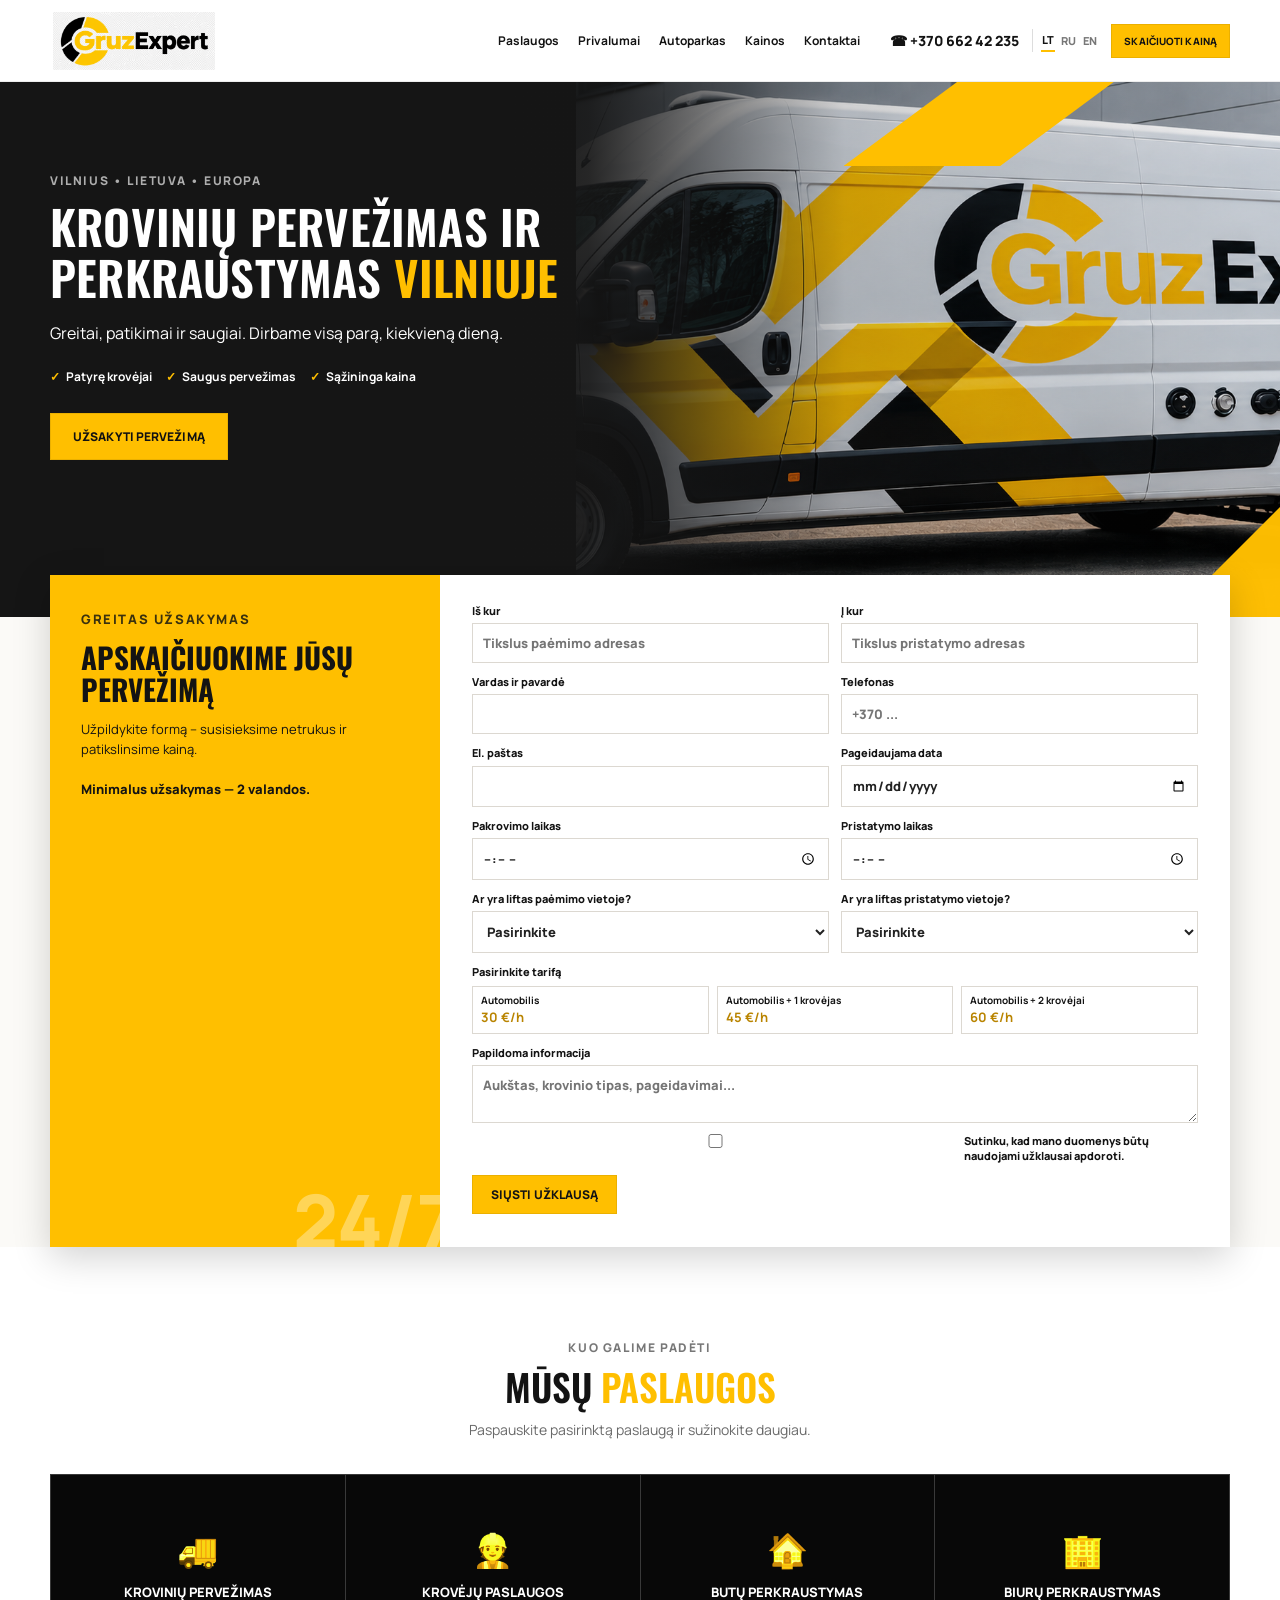
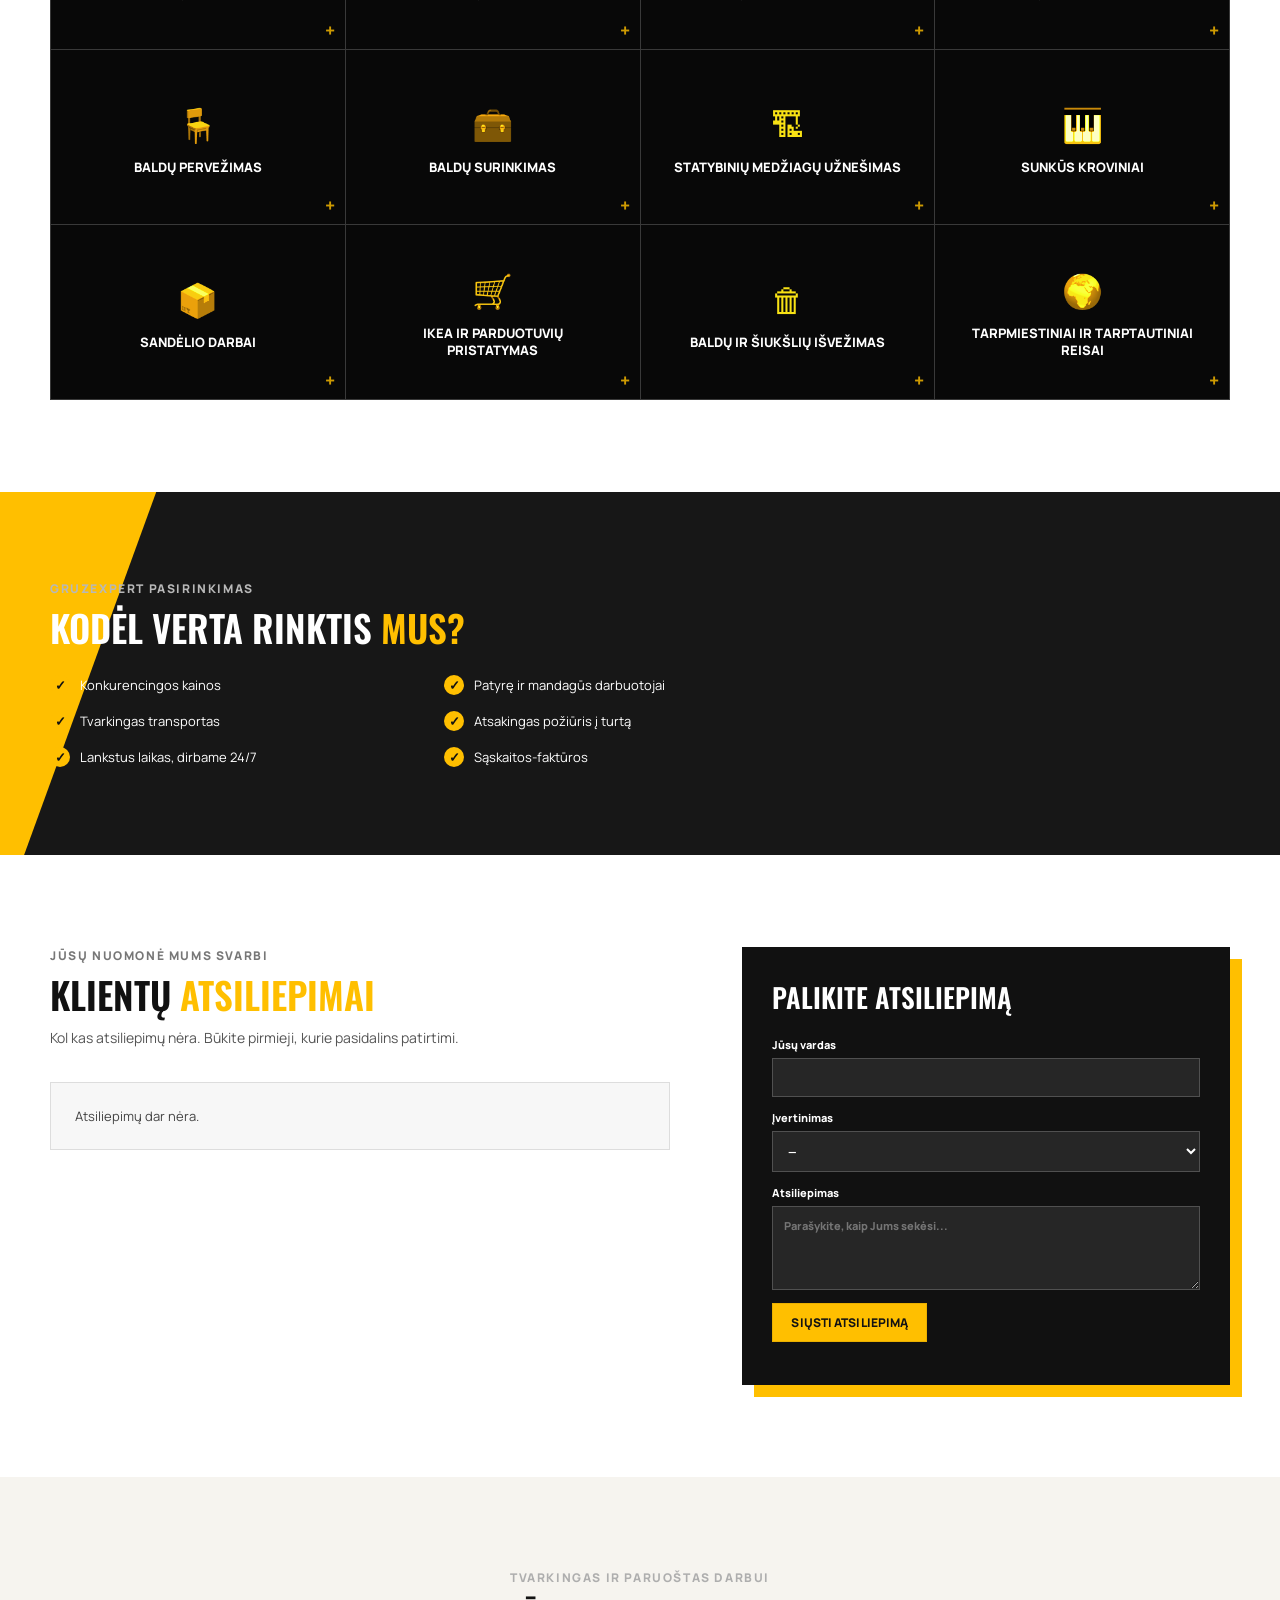
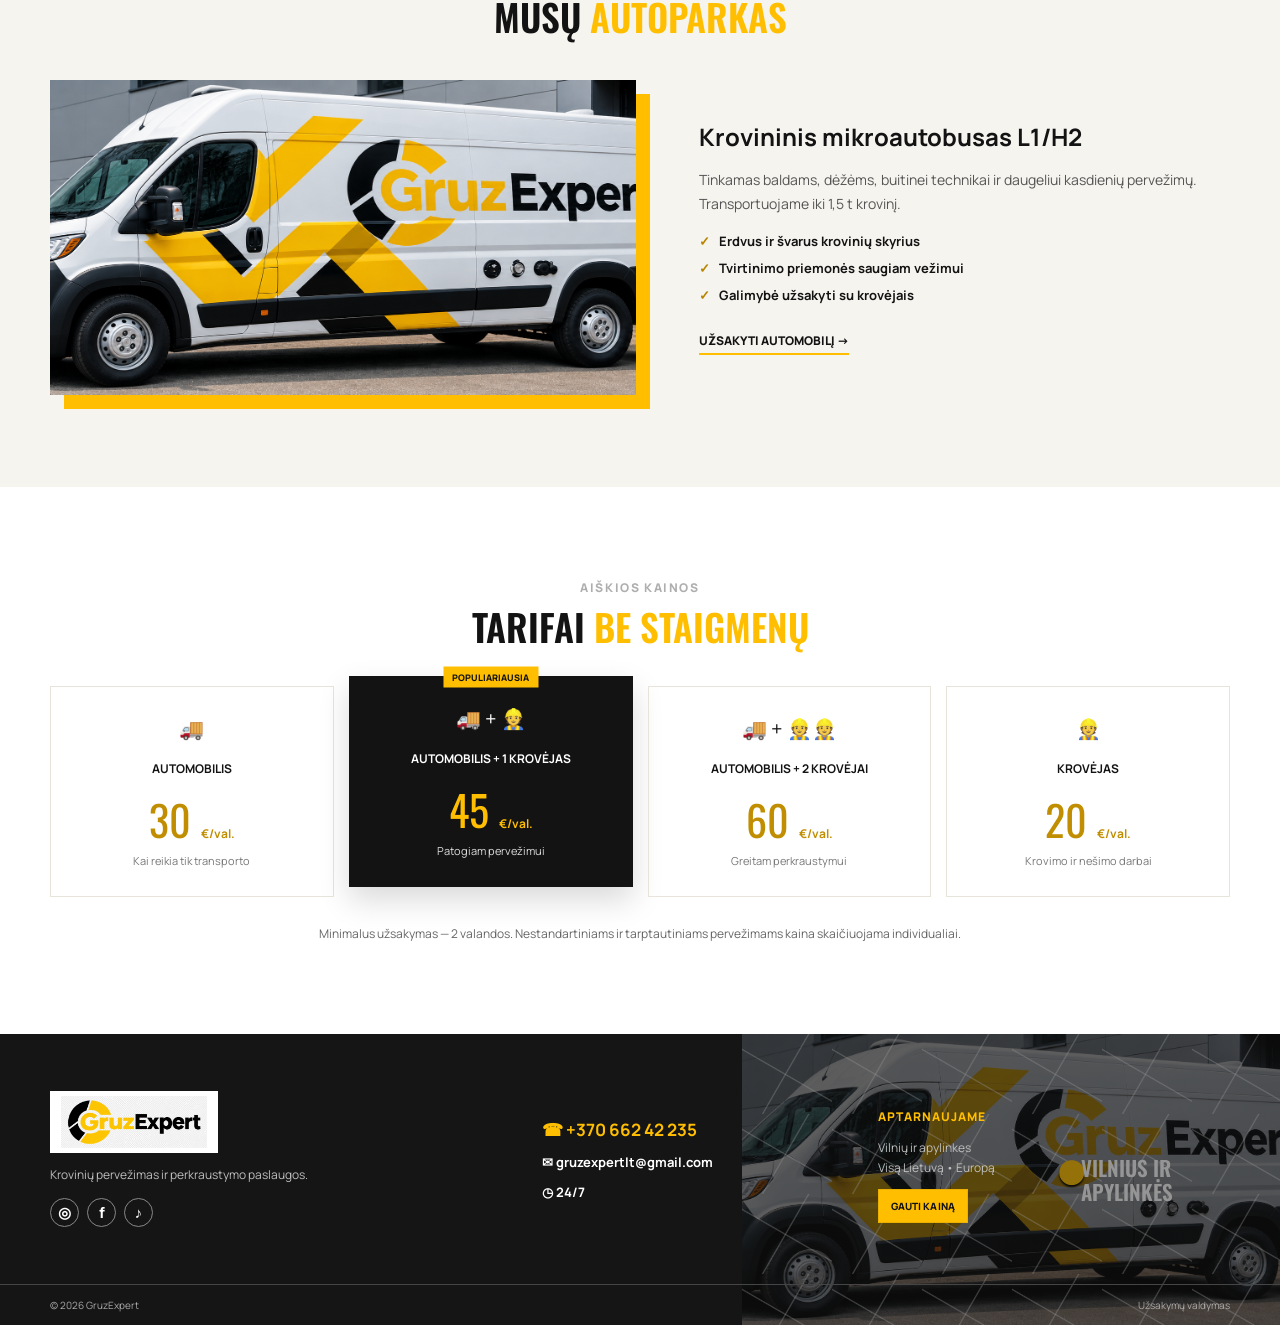
==== commit 000c5625: "Add files via upload" ====
--- a/index.html
+++ b/index.html
@@ -5,6 +5,9 @@
     <meta name="viewport" content="width=device-width, initial-scale=1.0" />
     <meta name="description" content="GruzExpert – profesionalus krovinių pervežimas ir perkraustymo paslaugos Vilniuje bei visoje Lietuvoje." />
     <title>GruZExpert | Krovinių pervežimas Vilniuje</title>
+    <link rel="icon" type="image/png" sizes="32x32" href="assets/favicon-32.png" />
+    <link rel="icon" type="image/png" sizes="192x192" href="assets/favicon-192.png" />
+    <link rel="apple-touch-icon" href="assets/apple-touch-icon.png" />
     <link rel="stylesheet" href="styles.css" />
   </head>
   <body>
--- a/styles.css
+++ b/styles.css
@@ -84,13 +84,24 @@
 .section-lead { text-align:center; color:var(--muted); font-size:14px; margin:13px 0 35px; }
 .section > .container > .section-kicker { text-align:center; }
 .services { background:#fff; }
-.service-grid { display:grid; grid-template-columns:repeat(4,1fr); border-top:1px solid var(--line); border-left:1px solid var(--line); }
-.service-card { appearance:none; text-align:left; position:relative; cursor:pointer; padding:25px 19px 22px; min-height:175px; background:#fff; border:0; border-right:1px solid var(--line); border-bottom:1px solid var(--line); transition:background .18s,transform .18s; }
-.service-card:hover { background:#fff9e7; transform:translateY(-3px); }
-.service-icon { width:38px;height:34px;margin-bottom:15px; display:grid;place-items:center; color:var(--yellow); border:2px solid currentColor; font-size:19px; }
-.service-card h3 { margin:0 0 6px; font-size:13px; font-weight:800; text-transform:uppercase; }
-.service-card p { margin:0; color:#666; font-size:11px; line-height:1.4; }
-.service-card .more { position:absolute;right:16px;bottom:12px;color:#d6a000;font-size:18px; }
+.service-grid { display:grid; grid-template-columns:repeat(4,minmax(0,1fr)); gap:5px; padding:5px; background:#111; }
+.service-card { appearance:none; text-align:left; position:relative; isolation:isolate; overflow:hidden; cursor:pointer; padding:25px 19px 22px; min-height:250px; color:#fff; background:#171717; border:0; transition:transform .2s,filter .2s; }
+.service-card:before { content:''; position:absolute; z-index:-2; inset:0; background-size:cover; background-position:center; transition:transform .35s; }
+.service-card:after { content:''; position:absolute; z-index:-1; inset:0; background:linear-gradient(0deg,rgba(0,0,0,.96),rgba(0,0,0,.62) 48%,rgba(0,0,0,.18)); }
+.service-card:nth-child(1):before { background-image:url('https://images.unsplash.com/photo-1600518464441-9154a4DEA21b?auto=format&fit=crop&w=900&q=80'); }
+.service-card:nth-child(2):before { background-image:url('https://images.unsplash.com/photo-1555041469-a586c61ea9bc?auto=format&fit=crop&w=900&q=80'); }
+.service-card:nth-child(3):before { background-image:url('https://images.unsplash.com/photo-1600585154340-be6161a56a0c?auto=format&fit=crop&w=900&q=80'); }
+.service-card:nth-child(4):before { background-image:url('https://images.unsplash.com/photo-1600375172328-9c6f6c9b5f8b?auto=format&fit=crop&w=900&q=80'); }
+.service-card:nth-child(5):before { background-image:url('https://images.unsplash.com/photo-1600566753086-00f18fb6b3ea?auto=format&fit=crop&w=900&q=80'); }
+.service-card:nth-child(6):before { background-image:url('https://images.unsplash.com/photo-1600121848594-d8644e57abab?auto=format&fit=crop&w=900&q=80'); }
+.service-card:nth-child(7):before { background-image:url('https://images.unsplash.com/photo-1558618666-fcd25c85cd64?auto=format&fit=crop&w=900&q=80'); }
+.service-card:nth-child(8):before { background-image:url('https://images.unsplash.com/photo-1590247813693-5541d1c609fd?auto=format&fit=crop&w=900&q=80'); }
+.service-card:hover { filter:brightness(1.12); transform:translateY(-3px); }
+.service-card:hover:before { transform:scale(1.06); }
+.service-icon { width:42px;height:38px;margin-bottom:45px; display:grid;place-items:center; color:var(--yellow); border:1px solid var(--yellow); background:rgba(0,0,0,.45); font-size:20px; }
+.service-card h3 { margin:0 0 8px; max-width:260px; font-size:15px; font-weight:800; text-transform:uppercase; line-height:1.25; }
+.service-card p { margin:0; max-width:270px; color:#f0f0f0; font-size:12px; line-height:1.5; }
+.service-card .more { position:absolute;right:15px;bottom:12px;color:var(--yellow);font-size:22px; font-weight:800; }
 
 .dark { color:#fff; background:#171717; position:relative; overflow:hidden; }
 .dark .section-kicker { color:#b8b8b8; }
@@ -251,17 +262,17 @@
 .hero h1 { max-width:610px; }
 .advantages-layout { grid-template-columns:1fr; gap:0; }
 .advantages-layout > div { max-width:760px; }
-.reviews { background:#fff; }
+.reviews { background:#151515; color:#fff; position:relative; }\n.reviews .section-kicker { color:#c3c3c3; }\n.reviews .section-lead { color:#d0d0d0; }
 .reviews-layout { display:grid; grid-template-columns:1.12fr .88fr; gap:72px; align-items:start; }
 .reviews-heading .section-kicker,.reviews-heading h2,.reviews-heading .section-lead { text-align:left; }
 .reviews-heading .section-lead { max-width:540px; margin-left:0; }
 .review-list { display:grid; gap:14px; margin-top:28px; }
-.review-empty { padding:24px; border:1px dashed #cfc9bc; color:#706b61; font-size:13px; }
-.review-card { border-left:4px solid var(--yellow); padding:18px 20px; background:#f7f5ef; }
+.review-empty { padding:24px; border:1px solid #555; color:#ddd; font-size:13px; background:#1d1d1d; }
+.review-card { border:1px solid #494949; border-left:4px solid var(--yellow); padding:18px 20px; background:#202020; color:#fff; }
 .review-card header { display:flex; justify-content:space-between; gap:20px; align-items:center; }
 .review-card h3 { margin:0; font-size:14px; }
 .review-card .stars { color:#d69f00; letter-spacing:2px; font-size:15px; }
-.review-card p { margin:9px 0 0; color:#555; line-height:1.55; font-size:13px; }
+.review-card p { margin:9px 0 0; color:#e0e0e0; line-height:1.55; font-size:13px; }
 .review-form { display:grid; gap:13px; padding:30px; background:#171717; color:#fff; box-shadow:12px 12px 0 var(--yellow); }
 .review-form h3 { margin:0 0 7px; font:600 27px var(--display); text-transform:uppercase; }
 .review-form label { display:grid; gap:6px; font-size:11px; font-weight:800; }
@@ -275,3 +286,43 @@
 .fleet-photo img { width:100%; height:100%; object-fit:cover; object-position:center 47%; display:block; }
 @media (max-width:850px) { .brand-logo img { width:145px; } .hero-photo { inset:0 0 0 42%; } .reviews-layout { grid-template-columns:1fr; gap:36px; } .review-form { max-width:620px; } .fleet-photo { height:275px; } }
 @media (max-width:560px) { .brand-logo img { width:126px; max-height:45px; } .footer-brand img { width:145px; } .hero { min-height:480px; } .hero-photo { inset:0; background-position:center; } .hero-overlay { background:linear-gradient(90deg,rgba(17,17,17,.93),rgba(17,17,17,.70)); } .hero h1 { max-width:340px; } .reviews-heading .section-kicker,.reviews-heading h2,.reviews-heading .section-lead { text-align:left; } .review-form { padding:24px 19px; box-shadow:8px 8px 0 var(--yellow); } .fleet-photo { height:250px; box-shadow:8px 8px 0 var(--yellow); } }
+
+/* GruzExpert reference-inspired service gallery and dark review panel */
+@media (max-width:850px) { .service-grid { grid-template-columns:repeat(2,minmax(0,1fr)); } .service-card { min-height:230px; } }
+@media (max-width:560px) { .service-grid { gap:4px; padding:4px; } .service-card { min-height:220px; padding:18px 13px 20px; } .service-icon { margin-bottom:36px; } .service-card h3 { font-size:12px; } .service-card p { font-size:10px; } .reviews { background:#151515; color:#fff; } .reviews .section-lead { color:#d0d0d0; } .review-card { background:#202020; color:#fff; } .review-card p { color:#e0e0e0; } .review-empty { background:#1d1d1d; color:#ddd; border-color:#555; } }
+
+/* Final reference styling: icon-only service tiles, image-backed service detail, light reviews. */
+.services { background:#fff; }
+.services .section-kicker { color:#777; }
+.service-grid { grid-template-columns:repeat(4,minmax(0,1fr)); gap:1px; padding:1px; background:#393939; }
+.service-card { min-height:174px; padding:22px 14px 18px; text-align:center; display:flex; flex-direction:column; align-items:center; justify-content:center; gap:12px; background:#080808; color:#fff; }
+.service-card::before { display:none; }
+.service-card::after { display:none; }
+.service-card:hover { background:#151515; transform:none; filter:none; }
+.service-card:hover::before { transform:none; }
+.service-icon { width:auto; height:auto; min-height:42px; margin:0; display:grid; place-items:center; color:var(--yellow); border:0; background:transparent; font-size:33px; filter:grayscale(1) sepia(1) saturate(4) hue-rotate(2deg); }
+.service-card h3 { max-width:230px; margin:0; color:#fff; font-size:13px; font-weight:800; line-height:1.3; text-align:center; }
+.service-card p { display:none; }
+.service-card .more { right:10px; bottom:7px; font-size:18px; opacity:.8; }
+.service-dialog { position:relative; isolation:isolate; overflow:hidden; color:var(--yellow); border:1px solid rgba(255,204,0,.65); background:#080808; max-width:620px; max-height:88vh; padding:34px; width:calc(100% - 28px); }
+.service-dialog::before { content:""; position:absolute; z-index:-2; inset:0; background-image:var(--dialog-photo); background-size:cover; background-position:center; }
+.service-dialog::after { content:""; position:absolute; z-index:-1; inset:0; background:linear-gradient(0deg,rgba(0,0,0,.94),rgba(0,0,0,.82)); }
+.service-dialog .dialog-close { color:#fff; z-index:2; background:rgba(0,0,0,.5); border-radius:50%; width:38px; height:38px; line-height:1; }
+.service-dialog .dialog-icon { color:var(--yellow); font-size:34px; }
+.service-dialog h3 { color:var(--yellow); font-size:clamp(23px,4vw,32px); line-height:1.1; margin:12px 0; }
+.service-dialog p,.service-dialog ul { color:#fff; font-size:14px; line-height:1.65; }
+.service-dialog li::marker { color:var(--yellow); }
+.service-dialog .dialog-order { color:#111; background:var(--yellow); border-color:var(--yellow); }
+.reviews { background:#fff; color:#111; }
+.reviews .section-kicker { color:#777; }
+.reviews .section-lead { color:#555; }
+.review-empty { padding:24px; border:1px solid #ddd; color:#444; background:#f7f7f7; }
+.review-card { border:1px solid #e0e0e0; border-left:4px solid var(--yellow); padding:18px 20px; background:#fff; color:#111; box-shadow:0 5px 16px rgba(0,0,0,.04); }
+.review-card h3 { color:#111; }
+.review-card p { color:#444; }
+.review-card .stars { color:#d9a900; }
+/* Keep the review submission form intentionally black, as requested. */
+.review-form { background:#111; color:#fff; }
+.review-form input,.review-form select,.review-form textarea { background:#262626; color:#fff; }
+@media (max-width:850px) { .service-grid { grid-template-columns:repeat(2,minmax(0,1fr)); } .service-card { min-height:158px; } .reviews { background:#fff; color:#111; } }
+@media (max-width:560px) { .service-grid { gap:1px; padding:1px; } .service-card { min-height:145px; padding:16px 9px; gap:8px; } .service-icon { min-height:34px; font-size:28px; } .service-card h3 { font-size:11px; } .service-dialog { padding:28px 21px; } .reviews .section-lead { color:#555; } .review-card { background:#fff; color:#111; } .review-card p { color:#444; } .review-empty { background:#f7f7f7; color:#444; border-color:#ddd; } }
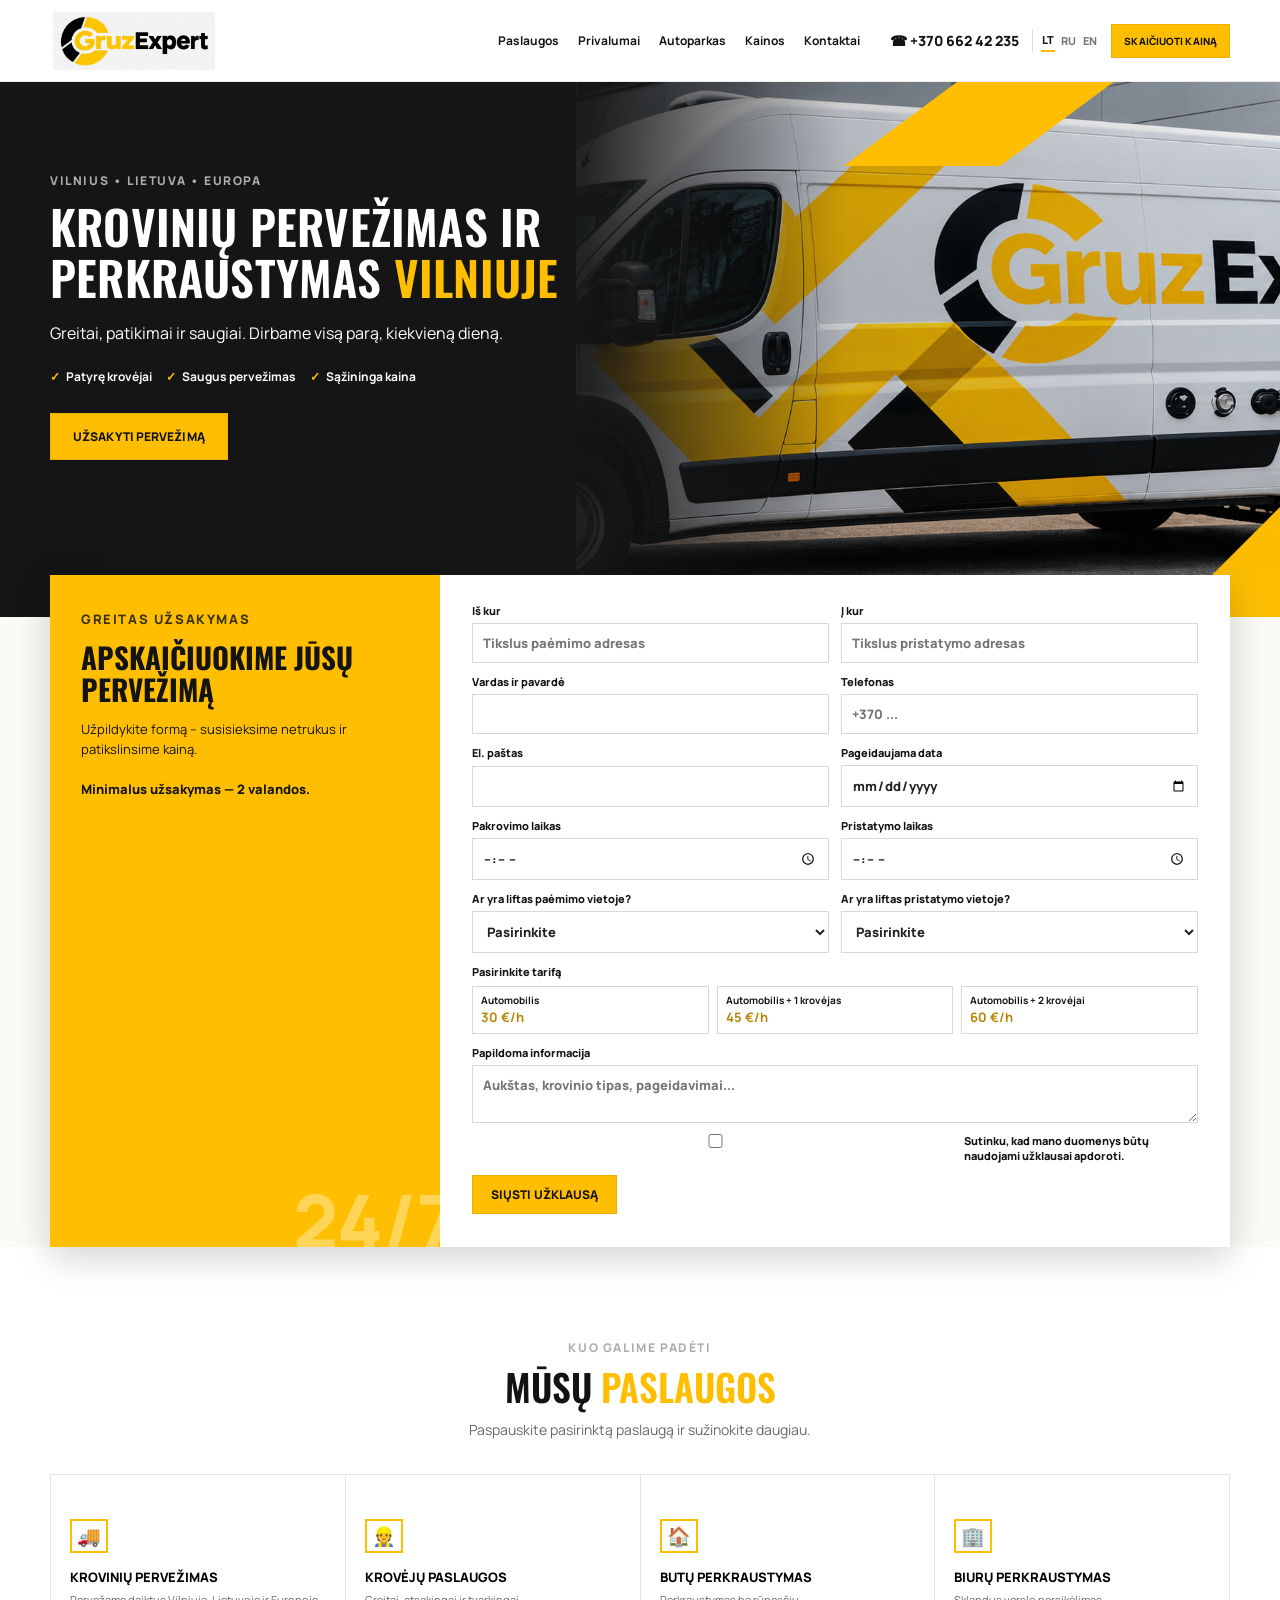
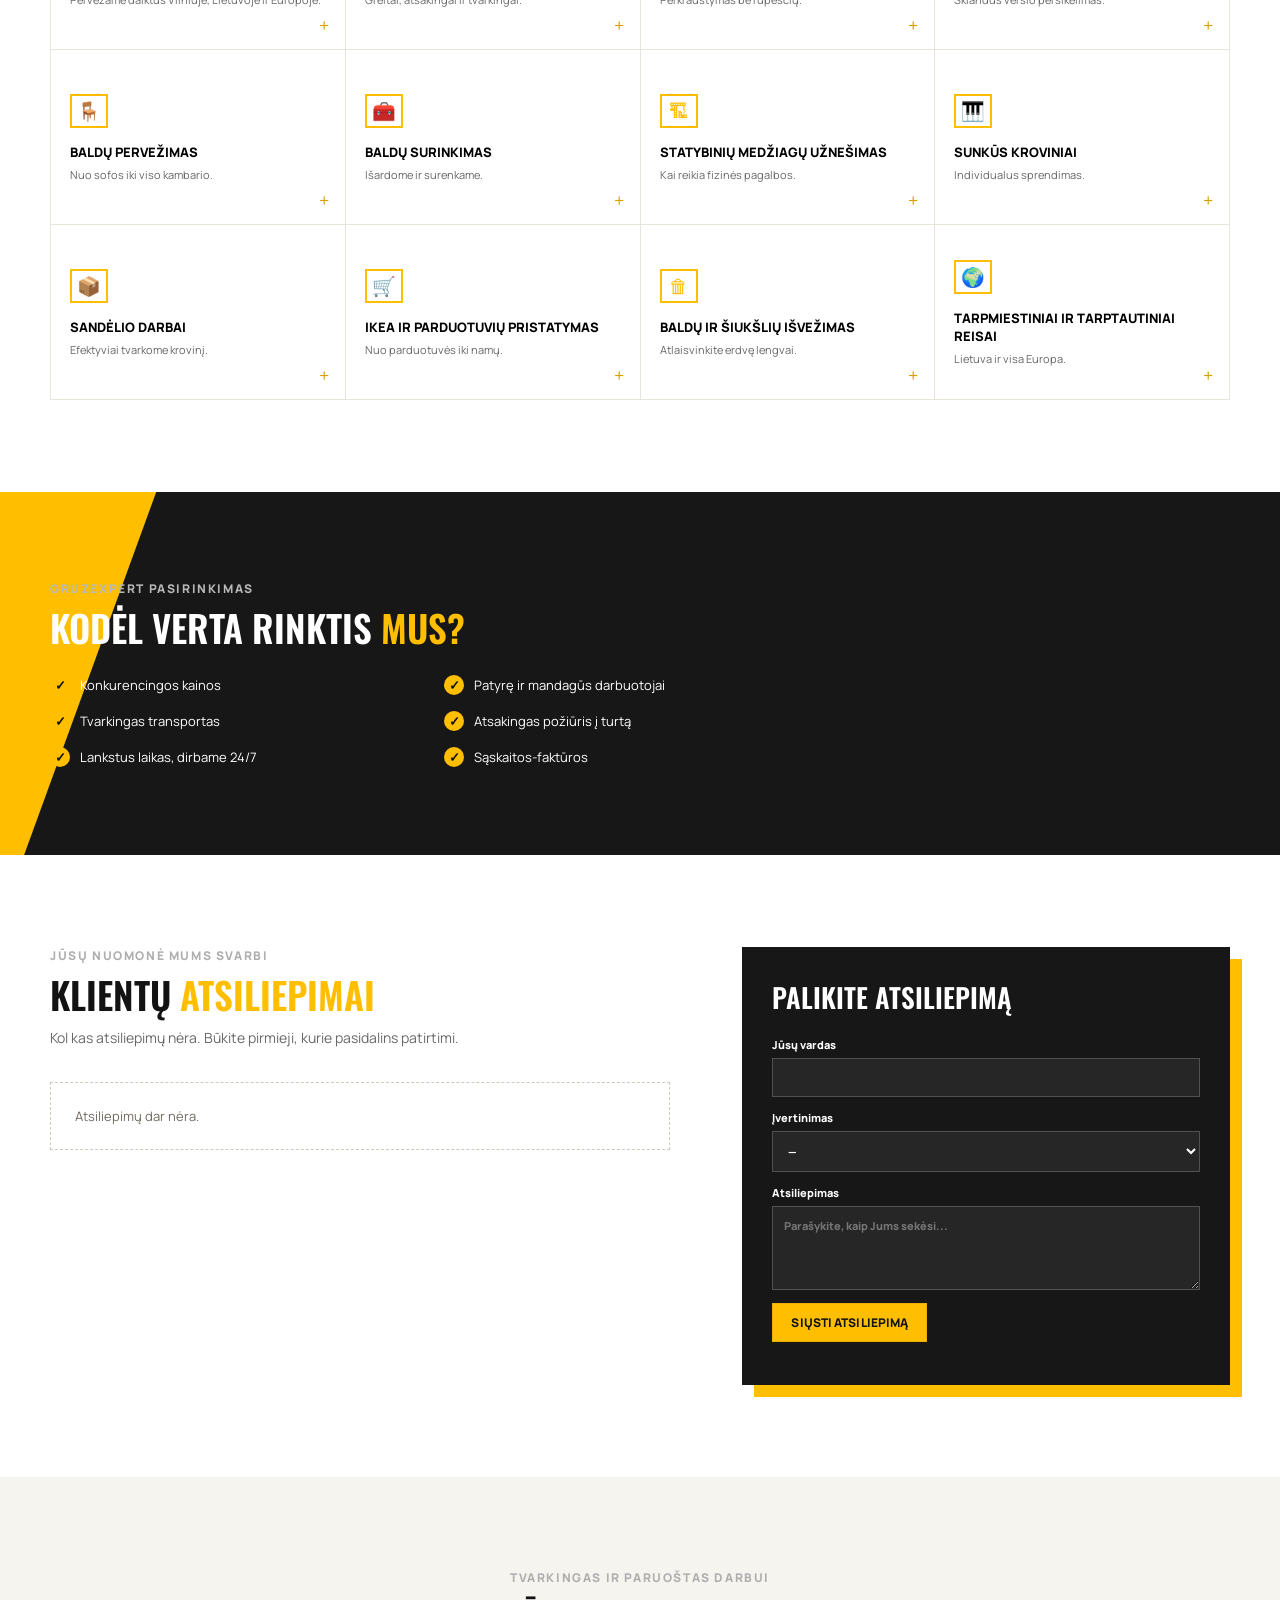
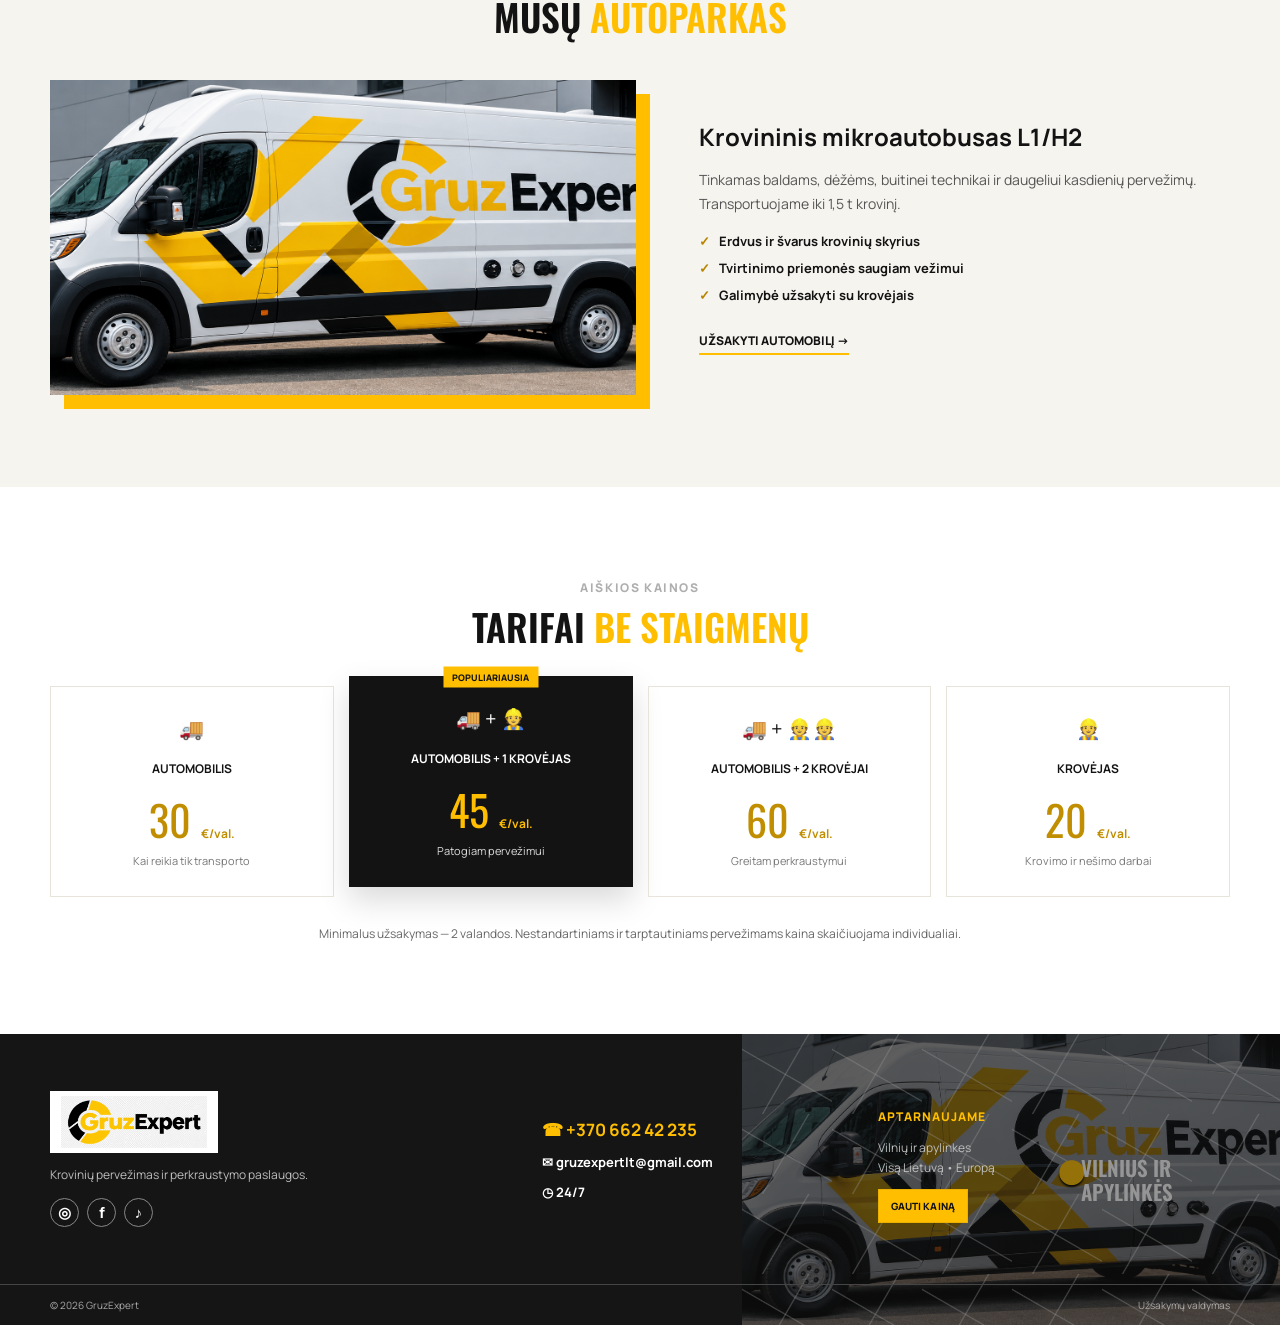
==== commit 919ec692: "Add files via upload" ====
--- a/index.html
+++ b/index.html
@@ -5,9 +5,6 @@
     <meta name="viewport" content="width=device-width, initial-scale=1.0" />
     <meta name="description" content="GruzExpert – profesionalus krovinių pervežimas ir perkraustymo paslaugos Vilniuje bei visoje Lietuvoje." />
     <title>GruZExpert | Krovinių pervežimas Vilniuje</title>
-    <link rel="icon" type="image/png" sizes="32x32" href="assets/favicon-32.png" />
-    <link rel="icon" type="image/png" sizes="192x192" href="assets/favicon-192.png" />
-    <link rel="apple-touch-icon" href="assets/apple-touch-icon.png" />
     <link rel="stylesheet" href="styles.css" />
   </head>
   <body>
--- a/styles.css
+++ b/styles.css
@@ -84,24 +84,13 @@
 .section-lead { text-align:center; color:var(--muted); font-size:14px; margin:13px 0 35px; }
 .section > .container > .section-kicker { text-align:center; }
 .services { background:#fff; }
-.service-grid { display:grid; grid-template-columns:repeat(4,minmax(0,1fr)); gap:5px; padding:5px; background:#111; }
-.service-card { appearance:none; text-align:left; position:relative; isolation:isolate; overflow:hidden; cursor:pointer; padding:25px 19px 22px; min-height:250px; color:#fff; background:#171717; border:0; transition:transform .2s,filter .2s; }
-.service-card:before { content:''; position:absolute; z-index:-2; inset:0; background-size:cover; background-position:center; transition:transform .35s; }
-.service-card:after { content:''; position:absolute; z-index:-1; inset:0; background:linear-gradient(0deg,rgba(0,0,0,.96),rgba(0,0,0,.62) 48%,rgba(0,0,0,.18)); }
-.service-card:nth-child(1):before { background-image:url('https://images.unsplash.com/photo-1600518464441-9154a4DEA21b?auto=format&fit=crop&w=900&q=80'); }
-.service-card:nth-child(2):before { background-image:url('https://images.unsplash.com/photo-1555041469-a586c61ea9bc?auto=format&fit=crop&w=900&q=80'); }
-.service-card:nth-child(3):before { background-image:url('https://images.unsplash.com/photo-1600585154340-be6161a56a0c?auto=format&fit=crop&w=900&q=80'); }
-.service-card:nth-child(4):before { background-image:url('https://images.unsplash.com/photo-1600375172328-9c6f6c9b5f8b?auto=format&fit=crop&w=900&q=80'); }
-.service-card:nth-child(5):before { background-image:url('https://images.unsplash.com/photo-1600566753086-00f18fb6b3ea?auto=format&fit=crop&w=900&q=80'); }
-.service-card:nth-child(6):before { background-image:url('https://images.unsplash.com/photo-1600121848594-d8644e57abab?auto=format&fit=crop&w=900&q=80'); }
-.service-card:nth-child(7):before { background-image:url('https://images.unsplash.com/photo-1558618666-fcd25c85cd64?auto=format&fit=crop&w=900&q=80'); }
-.service-card:nth-child(8):before { background-image:url('https://images.unsplash.com/photo-1590247813693-5541d1c609fd?auto=format&fit=crop&w=900&q=80'); }
-.service-card:hover { filter:brightness(1.12); transform:translateY(-3px); }
-.service-card:hover:before { transform:scale(1.06); }
-.service-icon { width:42px;height:38px;margin-bottom:45px; display:grid;place-items:center; color:var(--yellow); border:1px solid var(--yellow); background:rgba(0,0,0,.45); font-size:20px; }
-.service-card h3 { margin:0 0 8px; max-width:260px; font-size:15px; font-weight:800; text-transform:uppercase; line-height:1.25; }
-.service-card p { margin:0; max-width:270px; color:#f0f0f0; font-size:12px; line-height:1.5; }
-.service-card .more { position:absolute;right:15px;bottom:12px;color:var(--yellow);font-size:22px; font-weight:800; }
+.service-grid { display:grid; grid-template-columns:repeat(4,1fr); border-top:1px solid var(--line); border-left:1px solid var(--line); }
+.service-card { appearance:none; text-align:left; position:relative; cursor:pointer; padding:25px 19px 22px; min-height:175px; background:#fff; border:0; border-right:1px solid var(--line); border-bottom:1px solid var(--line); transition:background .18s,transform .18s; }
+.service-card:hover { background:#fff9e7; transform:translateY(-3px); }
+.service-icon { width:38px;height:34px;margin-bottom:15px; display:grid;place-items:center; color:var(--yellow); border:2px solid currentColor; font-size:19px; }
+.service-card h3 { margin:0 0 6px; font-size:13px; font-weight:800; text-transform:uppercase; }
+.service-card p { margin:0; color:#666; font-size:11px; line-height:1.4; }
+.service-card .more { position:absolute;right:16px;bottom:12px;color:#d6a000;font-size:18px; }
 
 .dark { color:#fff; background:#171717; position:relative; overflow:hidden; }
 .dark .section-kicker { color:#b8b8b8; }
@@ -262,17 +251,17 @@
 .hero h1 { max-width:610px; }
 .advantages-layout { grid-template-columns:1fr; gap:0; }
 .advantages-layout > div { max-width:760px; }
-.reviews { background:#151515; color:#fff; position:relative; }\n.reviews .section-kicker { color:#c3c3c3; }\n.reviews .section-lead { color:#d0d0d0; }
+.reviews { background:#fff; }
 .reviews-layout { display:grid; grid-template-columns:1.12fr .88fr; gap:72px; align-items:start; }
 .reviews-heading .section-kicker,.reviews-heading h2,.reviews-heading .section-lead { text-align:left; }
 .reviews-heading .section-lead { max-width:540px; margin-left:0; }
 .review-list { display:grid; gap:14px; margin-top:28px; }
-.review-empty { padding:24px; border:1px solid #555; color:#ddd; font-size:13px; background:#1d1d1d; }
-.review-card { border:1px solid #494949; border-left:4px solid var(--yellow); padding:18px 20px; background:#202020; color:#fff; }
+.review-empty { padding:24px; border:1px dashed #cfc9bc; color:#706b61; font-size:13px; }
+.review-card { border-left:4px solid var(--yellow); padding:18px 20px; background:#f7f5ef; }
 .review-card header { display:flex; justify-content:space-between; gap:20px; align-items:center; }
 .review-card h3 { margin:0; font-size:14px; }
 .review-card .stars { color:#d69f00; letter-spacing:2px; font-size:15px; }
-.review-card p { margin:9px 0 0; color:#e0e0e0; line-height:1.55; font-size:13px; }
+.review-card p { margin:9px 0 0; color:#555; line-height:1.55; font-size:13px; }
 .review-form { display:grid; gap:13px; padding:30px; background:#171717; color:#fff; box-shadow:12px 12px 0 var(--yellow); }
 .review-form h3 { margin:0 0 7px; font:600 27px var(--display); text-transform:uppercase; }
 .review-form label { display:grid; gap:6px; font-size:11px; font-weight:800; }
@@ -286,43 +275,3 @@
 .fleet-photo img { width:100%; height:100%; object-fit:cover; object-position:center 47%; display:block; }
 @media (max-width:850px) { .brand-logo img { width:145px; } .hero-photo { inset:0 0 0 42%; } .reviews-layout { grid-template-columns:1fr; gap:36px; } .review-form { max-width:620px; } .fleet-photo { height:275px; } }
 @media (max-width:560px) { .brand-logo img { width:126px; max-height:45px; } .footer-brand img { width:145px; } .hero { min-height:480px; } .hero-photo { inset:0; background-position:center; } .hero-overlay { background:linear-gradient(90deg,rgba(17,17,17,.93),rgba(17,17,17,.70)); } .hero h1 { max-width:340px; } .reviews-heading .section-kicker,.reviews-heading h2,.reviews-heading .section-lead { text-align:left; } .review-form { padding:24px 19px; box-shadow:8px 8px 0 var(--yellow); } .fleet-photo { height:250px; box-shadow:8px 8px 0 var(--yellow); } }
-
-/* GruzExpert reference-inspired service gallery and dark review panel */
-@media (max-width:850px) { .service-grid { grid-template-columns:repeat(2,minmax(0,1fr)); } .service-card { min-height:230px; } }
-@media (max-width:560px) { .service-grid { gap:4px; padding:4px; } .service-card { min-height:220px; padding:18px 13px 20px; } .service-icon { margin-bottom:36px; } .service-card h3 { font-size:12px; } .service-card p { font-size:10px; } .reviews { background:#151515; color:#fff; } .reviews .section-lead { color:#d0d0d0; } .review-card { background:#202020; color:#fff; } .review-card p { color:#e0e0e0; } .review-empty { background:#1d1d1d; color:#ddd; border-color:#555; } }
-
-/* Final reference styling: icon-only service tiles, image-backed service detail, light reviews. */
-.services { background:#fff; }
-.services .section-kicker { color:#777; }
-.service-grid { grid-template-columns:repeat(4,minmax(0,1fr)); gap:1px; padding:1px; background:#393939; }
-.service-card { min-height:174px; padding:22px 14px 18px; text-align:center; display:flex; flex-direction:column; align-items:center; justify-content:center; gap:12px; background:#080808; color:#fff; }
-.service-card::before { display:none; }
-.service-card::after { display:none; }
-.service-card:hover { background:#151515; transform:none; filter:none; }
-.service-card:hover::before { transform:none; }
-.service-icon { width:auto; height:auto; min-height:42px; margin:0; display:grid; place-items:center; color:var(--yellow); border:0; background:transparent; font-size:33px; filter:grayscale(1) sepia(1) saturate(4) hue-rotate(2deg); }
-.service-card h3 { max-width:230px; margin:0; color:#fff; font-size:13px; font-weight:800; line-height:1.3; text-align:center; }
-.service-card p { display:none; }
-.service-card .more { right:10px; bottom:7px; font-size:18px; opacity:.8; }
-.service-dialog { position:relative; isolation:isolate; overflow:hidden; color:var(--yellow); border:1px solid rgba(255,204,0,.65); background:#080808; max-width:620px; max-height:88vh; padding:34px; width:calc(100% - 28px); }
-.service-dialog::before { content:""; position:absolute; z-index:-2; inset:0; background-image:var(--dialog-photo); background-size:cover; background-position:center; }
-.service-dialog::after { content:""; position:absolute; z-index:-1; inset:0; background:linear-gradient(0deg,rgba(0,0,0,.94),rgba(0,0,0,.82)); }
-.service-dialog .dialog-close { color:#fff; z-index:2; background:rgba(0,0,0,.5); border-radius:50%; width:38px; height:38px; line-height:1; }
-.service-dialog .dialog-icon { color:var(--yellow); font-size:34px; }
-.service-dialog h3 { color:var(--yellow); font-size:clamp(23px,4vw,32px); line-height:1.1; margin:12px 0; }
-.service-dialog p,.service-dialog ul { color:#fff; font-size:14px; line-height:1.65; }
-.service-dialog li::marker { color:var(--yellow); }
-.service-dialog .dialog-order { color:#111; background:var(--yellow); border-color:var(--yellow); }
-.reviews { background:#fff; color:#111; }
-.reviews .section-kicker { color:#777; }
-.reviews .section-lead { color:#555; }
-.review-empty { padding:24px; border:1px solid #ddd; color:#444; background:#f7f7f7; }
-.review-card { border:1px solid #e0e0e0; border-left:4px solid var(--yellow); padding:18px 20px; background:#fff; color:#111; box-shadow:0 5px 16px rgba(0,0,0,.04); }
-.review-card h3 { color:#111; }
-.review-card p { color:#444; }
-.review-card .stars { color:#d9a900; }
-/* Keep the review submission form intentionally black, as requested. */
-.review-form { background:#111; color:#fff; }
-.review-form input,.review-form select,.review-form textarea { background:#262626; color:#fff; }
-@media (max-width:850px) { .service-grid { grid-template-columns:repeat(2,minmax(0,1fr)); } .service-card { min-height:158px; } .reviews { background:#fff; color:#111; } }
-@media (max-width:560px) { .service-grid { gap:1px; padding:1px; } .service-card { min-height:145px; padding:16px 9px; gap:8px; } .service-icon { min-height:34px; font-size:28px; } .service-card h3 { font-size:11px; } .service-dialog { padding:28px 21px; } .reviews .section-lead { color:#555; } .review-card { background:#fff; color:#111; } .review-card p { color:#444; } .review-empty { background:#f7f7f7; color:#444; border-color:#ddd; } }
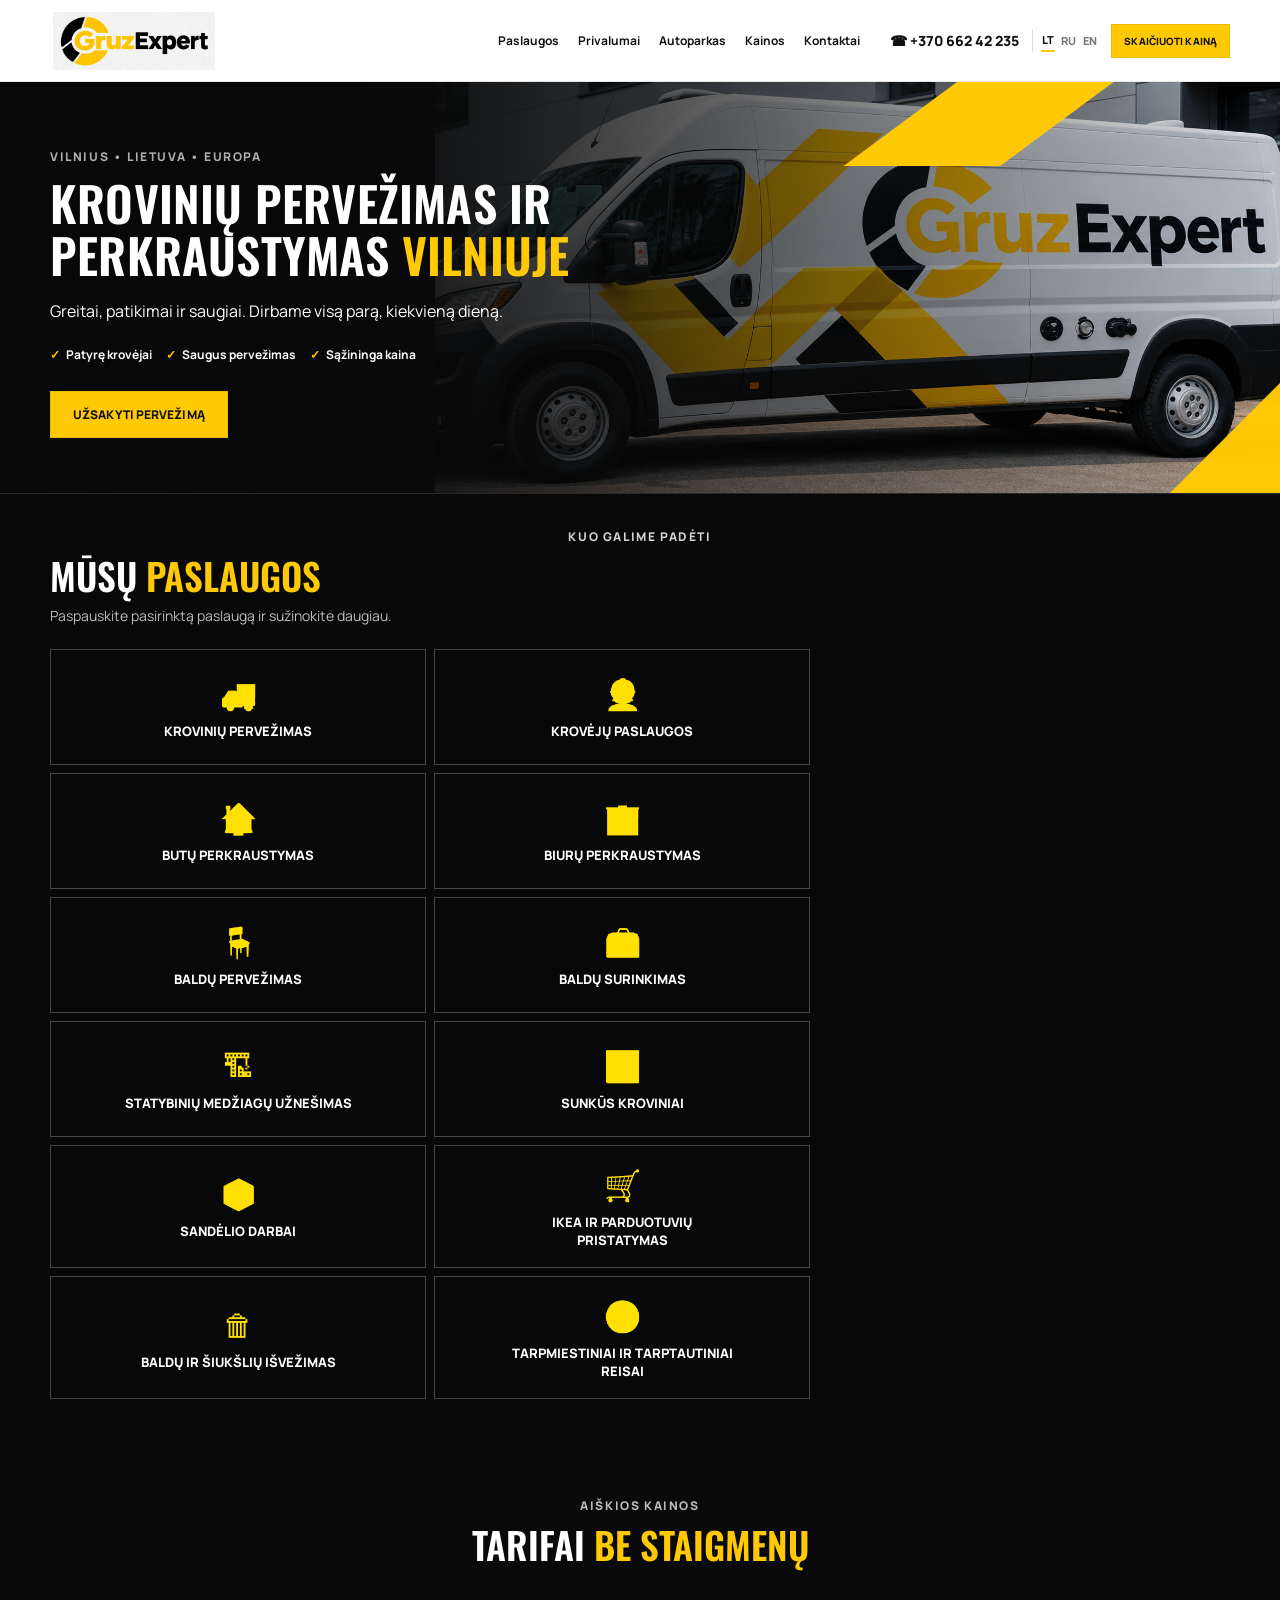
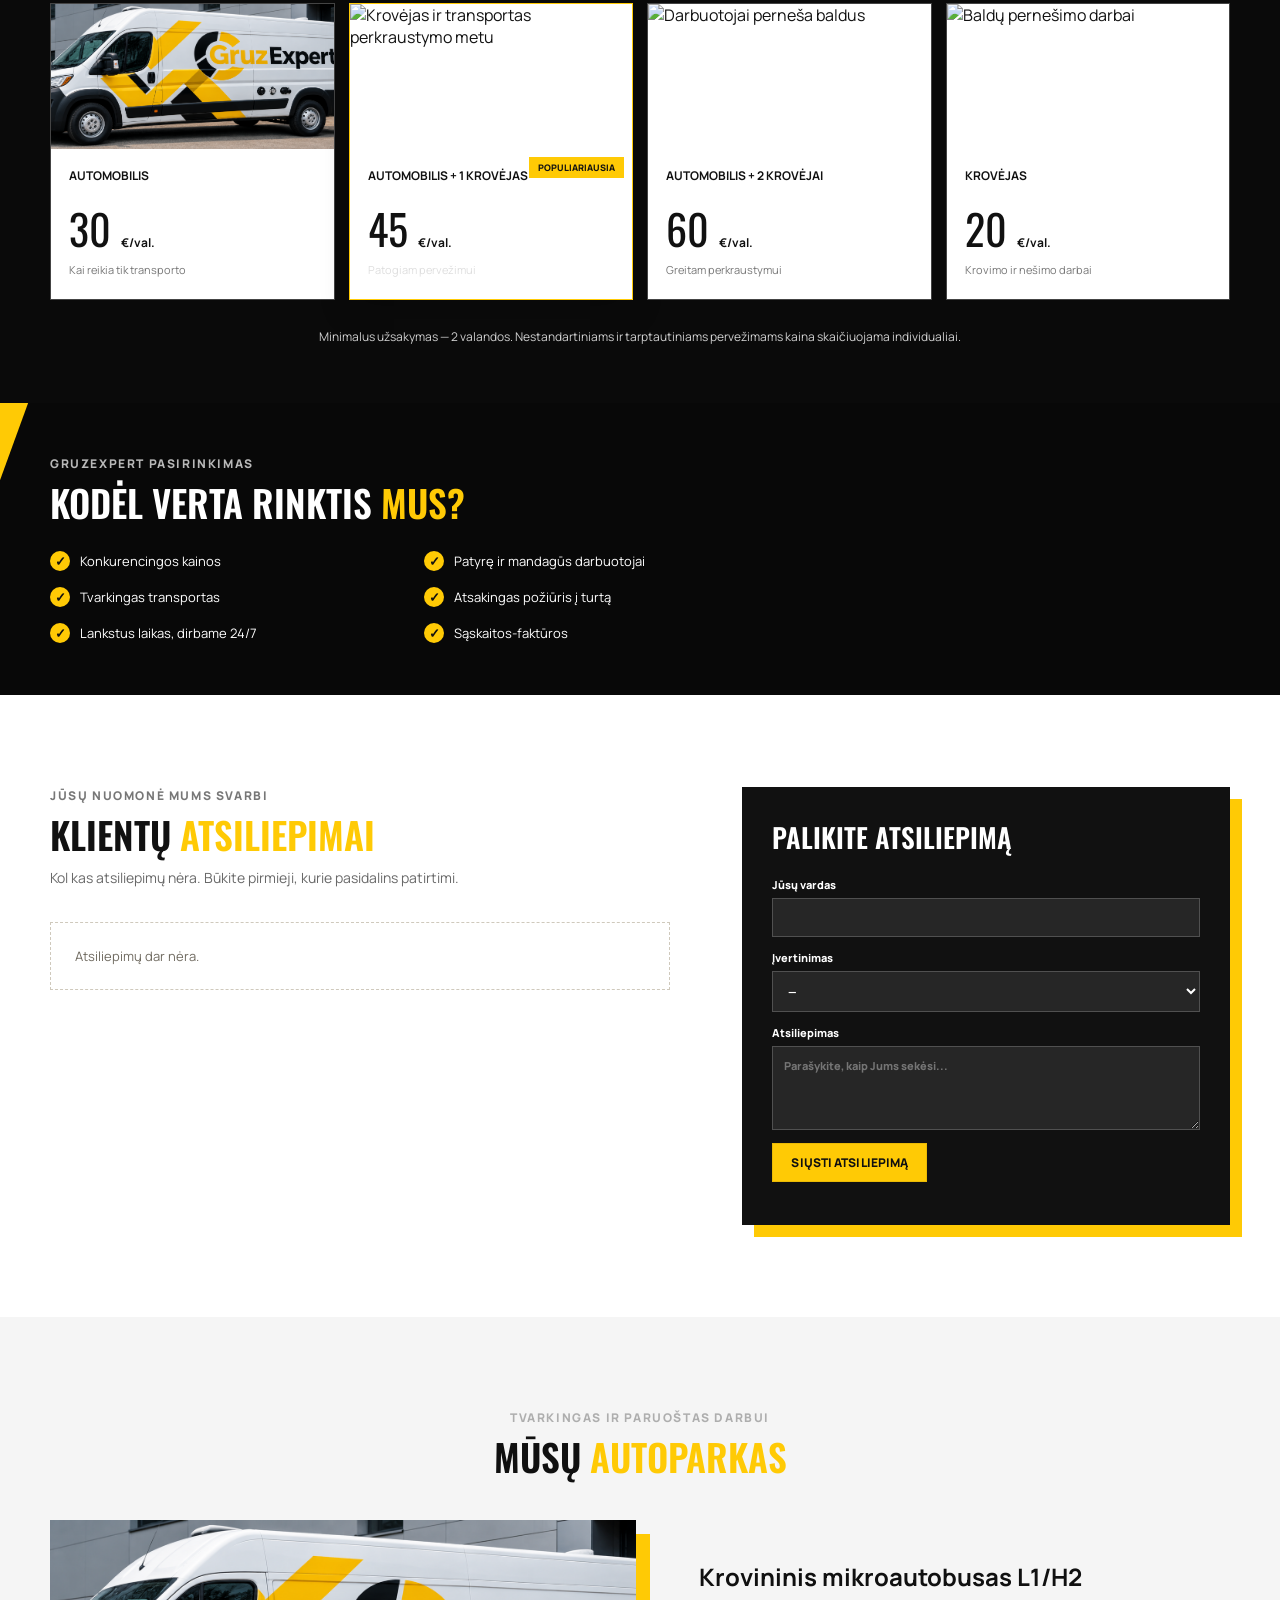
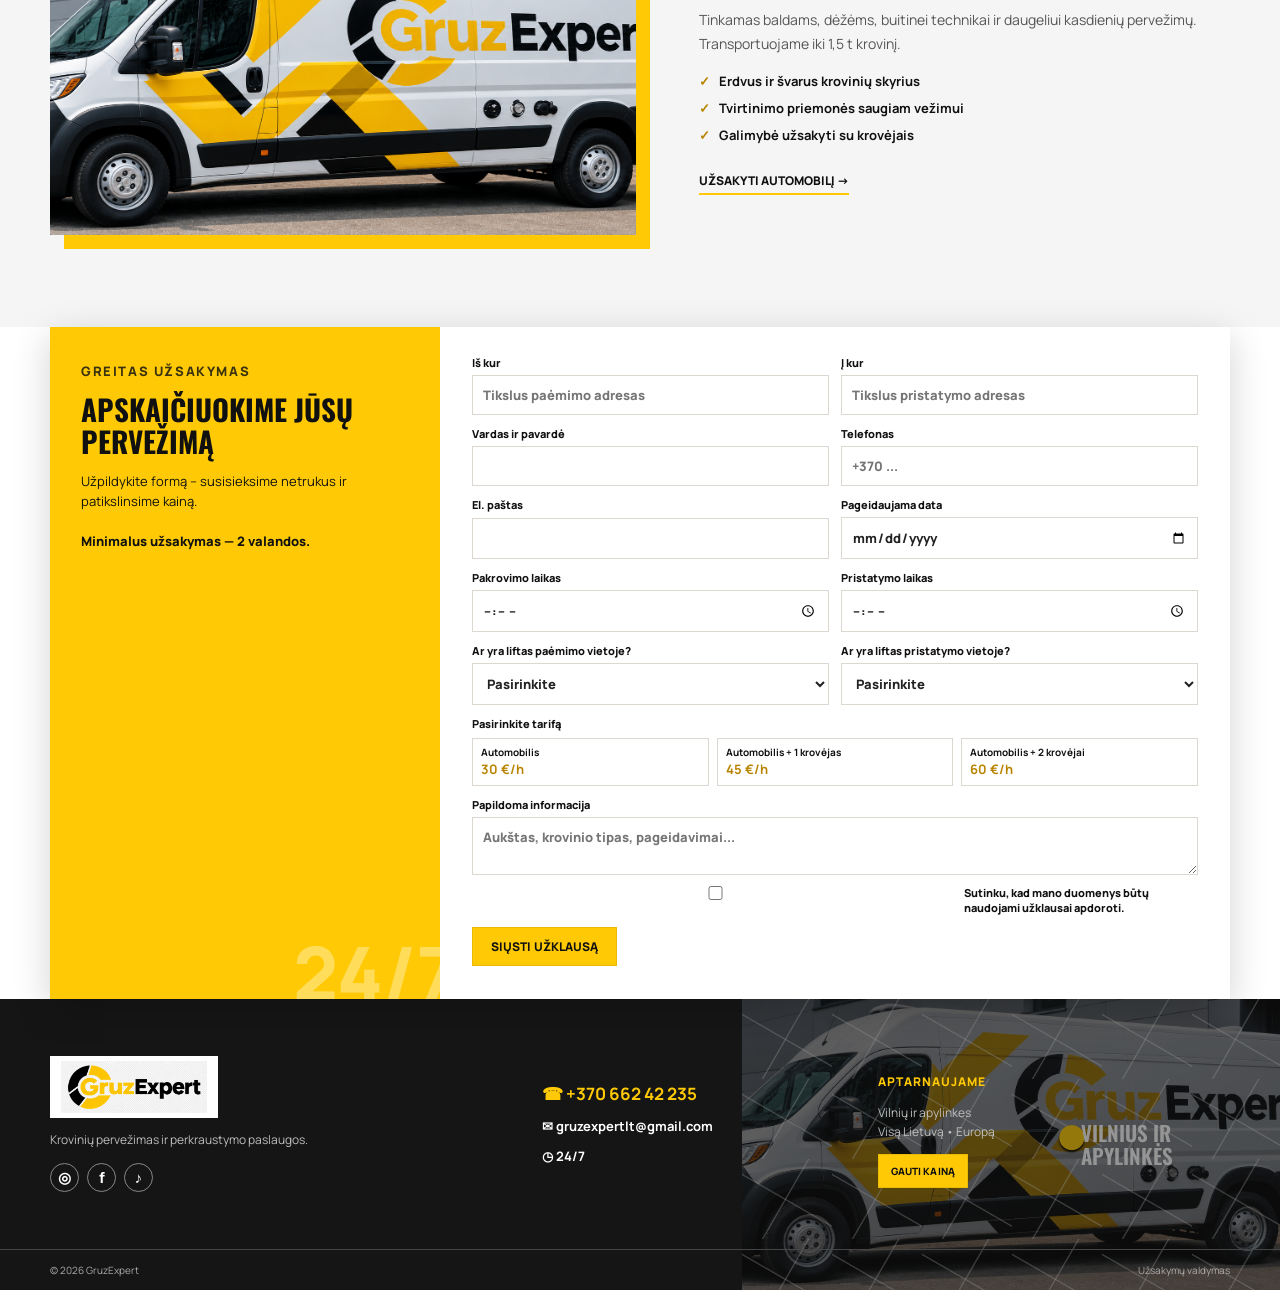
==== commit e3d5d9df: "Add files via upload" ====
--- a/index.html
+++ b/index.html
@@ -5,6 +5,11 @@
     <meta name="viewport" content="width=device-width, initial-scale=1.0" />
     <meta name="description" content="GruzExpert – profesionalus krovinių pervežimas ir perkraustymo paslaugos Vilniuje bei visoje Lietuvoje." />
     <title>GruZExpert | Krovinių pervežimas Vilniuje</title>
+    <link rel="icon" href="assets/favicon.ico?v=2" sizes="any" />
+    <link rel="icon" type="image/png" sizes="32x32" href="assets/favicon-32.png?v=2" />
+    <link rel="icon" type="image/png" sizes="192x192" href="assets/favicon-192.png?v=2" />
+    <link rel="apple-touch-icon" sizes="180x180" href="assets/apple-touch-icon.png?v=2" />
+    <meta name="theme-color" content="#ffbf00" />
     <link rel="stylesheet" href="styles.css" />
   </head>
   <body>
@@ -161,10 +166,10 @@
           <p class="section-kicker" data-i18n="pricesKicker">Aiškios kainos</p>
           <h2 id="prices-title" data-i18n="pricesTitle">Tarifai <em>be staigmenų</em></h2>
           <div class="price-grid">
-            <article class="price-card"><div class="price-icon">🚚</div><h3 data-i18n="price1">Automobilis</h3><p class="price">30 <small>€/val.</small></p><p data-i18n="price1desc">Kai reikia tik transporto</p></article>
-            <article class="price-card featured"><div class="price-icon">🚚 + 👷</div><span class="popular" data-i18n="popular">Populiariausia</span><h3 data-i18n="price2">Automobilis + 1 krovėjas</h3><p class="price">45 <small>€/val.</small></p><p data-i18n="price2desc">Patogiam pervežimui</p></article>
-            <article class="price-card"><div class="price-icon">🚚 + 👷👷</div><h3 data-i18n="price3">Automobilis + 2 krovėjai</h3><p class="price">60 <small>€/val.</small></p><p data-i18n="price3desc">Greitam perkraustymui</p></article>
-            <article class="price-card"><div class="price-icon">👷</div><h3 data-i18n="price4">Krovėjas</h3><p class="price">20 <small>€/val.</small></p><p data-i18n="price4desc">Krovimo ir nešimo darbai</p></article>
+            <article class="price-card"><img class="price-photo" src="assets/gruzexpert-van.png" alt="GruZExpert krovininis automobilis" loading="lazy" /><div class="price-icon">🚚</div><h3 data-i18n="price1">Automobilis</h3><p class="price">30 <small>€/val.</small></p><p data-i18n="price1desc">Kai reikia tik transporto</p></article>
+            <article class="price-card featured"><img class="price-photo" src="https://images.unsplash.com/photo-1600518464441-9154a4dea21b?auto=format&fit=crop&w=900&q=85" alt="Krovėjas ir transportas perkraustymo metu" loading="lazy" /><div class="price-icon">🚚 + 👷</div><span class="popular" data-i18n="popular">Populiariausia</span><h3 data-i18n="price2">Automobilis + 1 krovėjas</h3><p class="price">45 <small>€/val.</small></p><p data-i18n="price2desc">Patogiam pervežimui</p></article>
+            <article class="price-card"><img class="price-photo" src="https://images.unsplash.com/photo-1603796846097-bee99e4a601f?auto=format&fit=crop&w=900&q=85" alt="Darbuotojai perneša baldus" loading="lazy" /><div class="price-icon">🚚 + 👷👷</div><h3 data-i18n="price3">Automobilis + 2 krovėjai</h3><p class="price">60 <small>€/val.</small></p><p data-i18n="price3desc">Greitam perkraustymui</p></article>
+            <article class="price-card"><img class="price-photo" src="https://images.unsplash.com/photo-1600566753086-00f18fb6b3ea?auto=format&fit=crop&w=900&q=85" alt="Baldų pernešimo darbai" loading="lazy" /><div class="price-icon">👷</div><h3 data-i18n="price4">Krovėjas</h3><p class="price">20 <small>€/val.</small></p><p data-i18n="price4desc">Krovimo ir nešimo darbai</p></article>
           </div>
           <p class="price-note" data-i18n="priceNote">Minimalus užsakymas — 2 valandos. Nestandartiniams ir tarptautiniams pervežimams kaina skaičiuojama individualiai.</p>
         </div>
--- a/styles.css
+++ b/styles.css
@@ -275,3 +275,101 @@
 .fleet-photo img { width:100%; height:100%; object-fit:cover; object-position:center 47%; display:block; }
 @media (max-width:850px) { .brand-logo img { width:145px; } .hero-photo { inset:0 0 0 42%; } .reviews-layout { grid-template-columns:1fr; gap:36px; } .review-form { max-width:620px; } .fleet-photo { height:275px; } }
 @media (max-width:560px) { .brand-logo img { width:126px; max-height:45px; } .footer-brand img { width:145px; } .hero { min-height:480px; } .hero-photo { inset:0; background-position:center; } .hero-overlay { background:linear-gradient(90deg,rgba(17,17,17,.93),rgba(17,17,17,.70)); } .hero h1 { max-width:340px; } .reviews-heading .section-kicker,.reviews-heading h2,.reviews-heading .section-lead { text-align:left; } .review-form { padding:24px 19px; box-shadow:8px 8px 0 var(--yellow); } .fleet-photo { height:250px; box-shadow:8px 8px 0 var(--yellow); } }
+
+/* GruzExpert visual refresh — presentation only; existing forms and handlers remain intact. */
+:root { --yellow:#ffca05; --ink:#101010; --paper:#fff; --line:#33343a; }
+.site-header { background:#fff; color:#111; border-bottom:1px solid #e7e7e7; }
+.hero { min-height:390px; }
+.hero-photo { inset:0 0 0 34%; background-position:center 52%; }
+.hero-overlay { background:linear-gradient(90deg,#080808 0%,rgba(8,8,8,.98) 28%,rgba(8,8,8,.72) 49%,rgba(8,8,8,.08) 100%); }
+.hero-content { padding-top:66px; padding-bottom:55px; }
+.hero h1 { max-width:630px; font-size:clamp(34px,4vw,48px); }
+.quick-order { margin-top:0; }
+.services { background:#080808; color:#fff; padding:34px 0 40px; border-top:1px solid #292929; }
+.services .section-kicker { color:#d2d2d2; }
+.services h2 { text-align:left; }
+.services .section-lead { text-align:left; color:#bdbdbd; margin:10px 0 24px; }
+.service-grid { grid-template-columns:repeat(2,minmax(0,1fr)); max-width:760px; border:0; gap:8px; }
+.service-card { min-height:116px; display:flex; flex-direction:column; align-items:center; justify-content:center; text-align:center; padding:18px; background:#080808; border:1px solid #44464d; color:#fff; }
+.service-card:hover,.service-card:focus-visible { background:#151515; border-color:var(--yellow); transform:translateY(-2px); }
+.service-icon { border:0; width:auto; height:auto; min-height:30px; margin-bottom:8px; font-size:30px; filter:grayscale(1) brightness(0) saturate(100%) invert(77%) sepia(91%) saturate(1450%) hue-rotate(359deg) brightness(103%) contrast(105%); }
+.service-card h3 { font-size:13px; max-width:230px; margin:0; }
+.service-card p { display:none; }
+.service-card .more { display:none; }
+.advantages { padding:52px 0; background:#080808; }
+.yellow-panel { width:90px; left:-115px; }
+.advantages h2 { text-align:left; }
+.advantage-list { max-width:720px; }
+.reviews { background:#fff; color:#111; }
+.reviews .section-kicker { color:#777; }
+.reviews-heading h2 { color:#111; }
+.review-card { background:#fff; border:1px solid #e6e6e6; border-left:3px solid var(--yellow); box-shadow:0 2px 8px rgba(0,0,0,.04); }
+.review-card p { color:#333; }
+.review-form { background:#111; color:#fff; }
+.fleet { background:#f5f5f5; }
+.prices { background:#0a0a0a; color:#fff; padding:58px 0; }
+.prices .section-kicker { color:#bdbdbd; }
+.prices .price-note { color:#d0d0d0; }
+.price-grid { grid-template-columns:repeat(4,minmax(0,1fr)); align-items:stretch; gap:14px; }
+.price-card { padding:0 0 22px; overflow:hidden; background:#fff; color:#111; border:1px solid #444; text-align:left; }
+.price-card.featured { background:#fff; color:#111; transform:none; border-color:var(--yellow); }
+.price-photo { display:block; width:100%; height:145px; object-fit:cover; object-position:center; margin-bottom:18px; }
+.price-card h3,.price-card .price,.price-card p:not(.price) { margin-left:18px; margin-right:18px; }
+.price-card h3 { min-height:32px; font-size:12px; }
+.price-card .price { color:#111; }
+.price-card.featured .price { color:#111; }
+.price-icon { display:none; }
+.popular { z-index:1; top:153px; left:auto; right:8px; transform:none; }
+.service-dialog { color:#fff; background:#090909; border:1px solid #454545; border-radius:2px; max-width:720px; width:calc(100% - 32px); max-height:min(84dvh,760px); padding:0; overflow:auto; box-shadow:0 22px 70px rgba(0,0,0,.55); }
+.service-dialog::backdrop { background:rgba(0,0,0,.78); backdrop-filter:blur(3px); }
+.dialog-close { z-index:4; right:12px; top:8px; width:38px; height:38px; border-radius:50%; background:rgba(0,0,0,.65); color:#fff; font-size:28px; }
+#dialog-content { min-height:360px; padding:38px 36px 30px; position:relative; isolation:isolate; }
+#dialog-content::before { content:""; position:absolute; z-index:-2; inset:0; background-image:var(--service-image, url('assets/gruzexpert-van.png')); background-size:cover; background-position:center; }
+#dialog-content::after { content:""; position:absolute; z-index:-1; inset:0; background:linear-gradient(90deg,rgba(0,0,0,.96) 0%,rgba(0,0,0,.86) 52%,rgba(0,0,0,.35) 100%); }
+#dialog-content .dialog-icon { font-size:32px; color:var(--yellow); margin:0 0 15px; }
+.service-dialog h3 { color:var(--yellow); font:700 28px/1.1 var(--display); max-width:390px; margin:0 0 14px; }
+.service-dialog p,.service-dialog ul { color:#fff; max-width:440px; }
+.service-dialog p { font-size:14px; line-height:1.65; }
+.service-dialog ul { list-style:none; padding:0; font-size:13px; line-height:1.8; }
+.service-dialog li::before { content:'✓'; color:var(--yellow); font-weight:900; margin-right:9px; }
+.dialog-order { margin:0 36px 30px; }
+@media (max-width:850px) {
+ .hero { min-height:400px; }
+ .service-grid { max-width:none; }
+ .price-grid { grid-template-columns:repeat(2,minmax(0,1fr)); }
+ .price-photo { height:150px; }
+ .popular { top:158px; }
+}
+@media (max-width:560px) {
+ .site-header { height:68px; }
+ .hero { min-height:390px; }
+ .hero-photo { inset:0; background-position:60% center; }
+ .hero-overlay { background:linear-gradient(90deg,rgba(0,0,0,.96),rgba(0,0,0,.76) 72%,rgba(0,0,0,.45)); }
+ .hero-content { padding-top:55px; padding-bottom:45px; }
+ .services { padding:35px 0; }
+ .service-grid { grid-template-columns:repeat(2,minmax(0,1fr)); gap:7px; }
+ .service-card { min-height:125px; padding:13px 8px; }
+ .service-card h3 { font-size:10px; line-height:1.35; }
+ .service-icon { font-size:26px; }
+ .prices { padding:45px 0; }
+ .price-grid { grid-template-columns:repeat(2,minmax(0,1fr)); gap:10px; }
+ .price-photo { height:112px; margin-bottom:13px; }
+ .price-card h3 { margin-left:11px; margin-right:11px; font-size:10px; }
+ .price-card .price,.price-card p:not(.price) { margin-left:11px; margin-right:11px; }
+ .price { font-size:32px; }
+ .popular { top:120px; right:5px; font-size:8px; }
+ #dialog-content { min-height:330px; padding:34px 22px 24px; }
+ .service-dialog { width:calc(100% - 24px); max-height:82dvh; }
+ .service-dialog h3 { font-size:24px; max-width:290px; }
+ .service-dialog p { font-size:13px; }
+ .dialog-order { margin:0 22px 22px; width:calc(100% - 44px); }
+}
+/* Visual order follows the approved reference; all existing sections and IDs remain available. */
+main { display:flex; flex-direction:column; }
+main > .hero { order:1; }
+main > .services { order:2; }
+main > .prices { order:3; }
+main > .advantages { order:4; }
+main > .reviews { order:5; }
+main > .fleet { order:6; }
+main > .quick-order { order:7; }
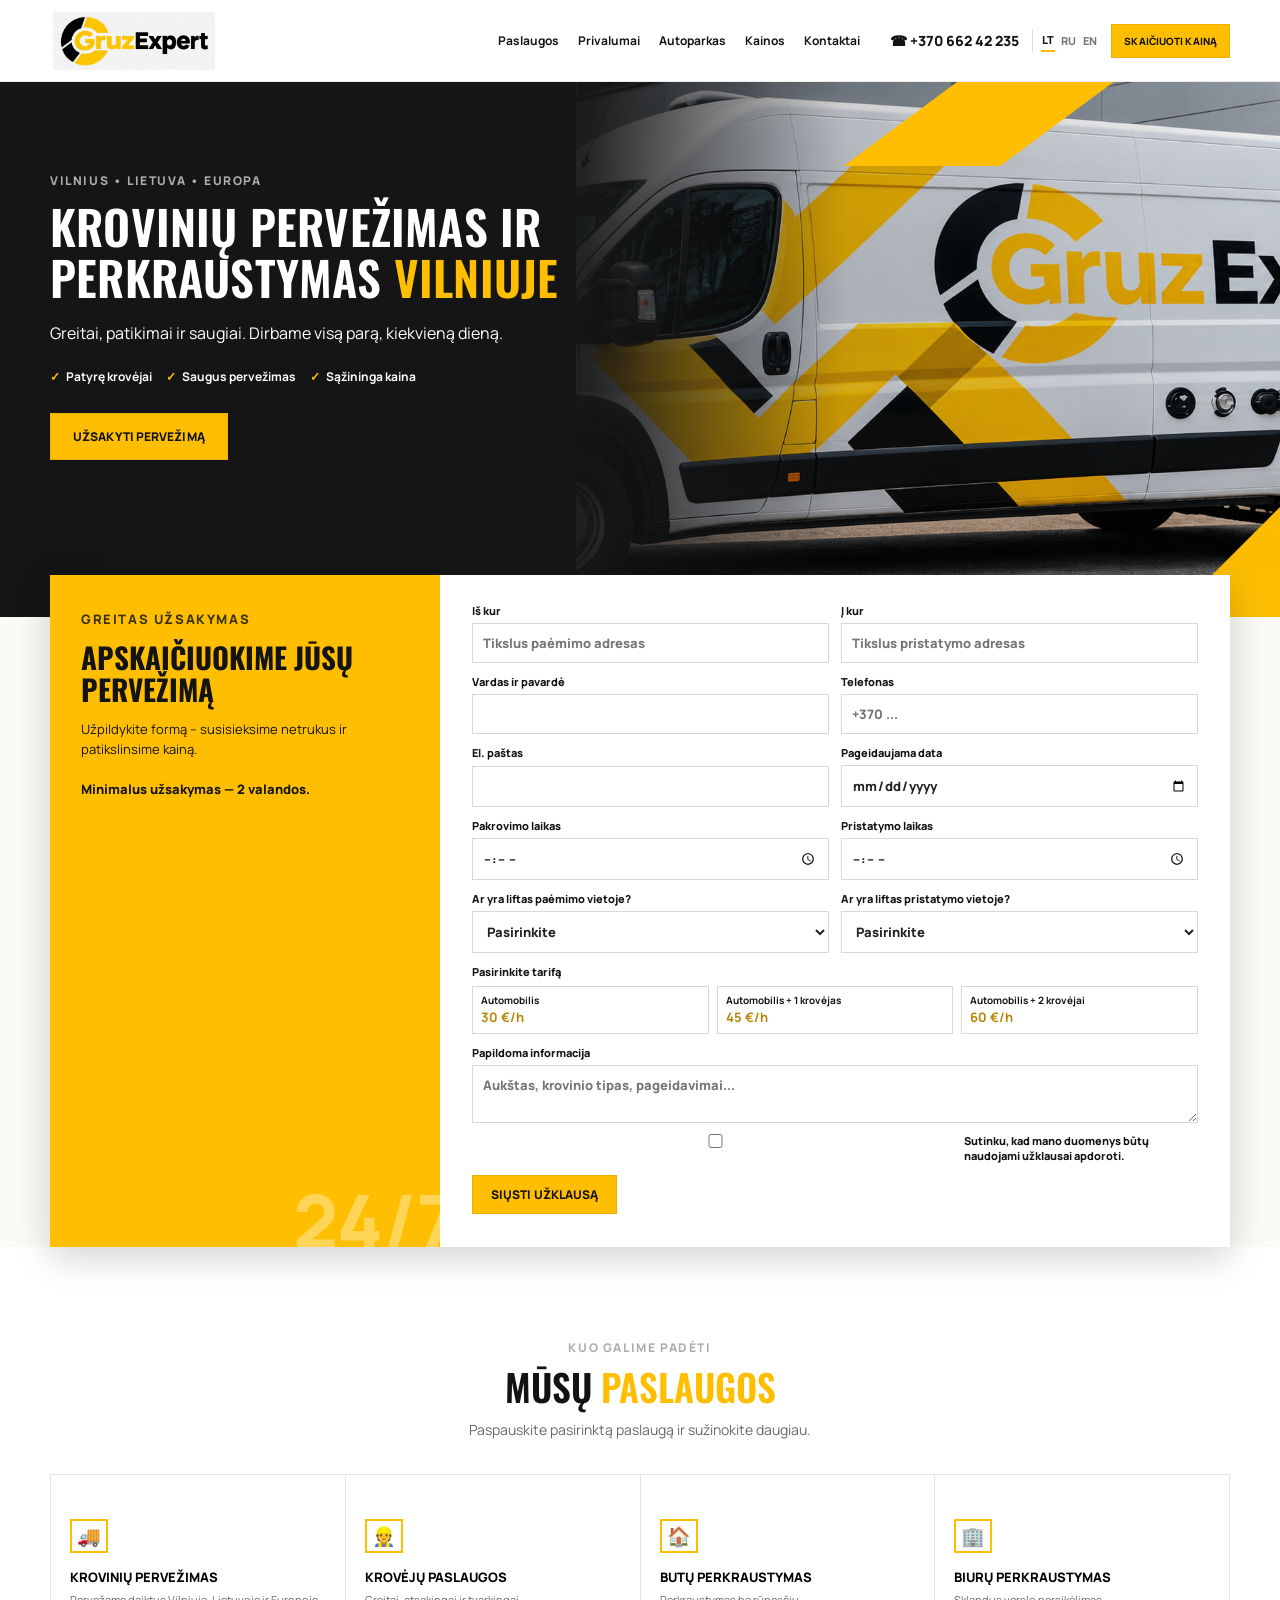
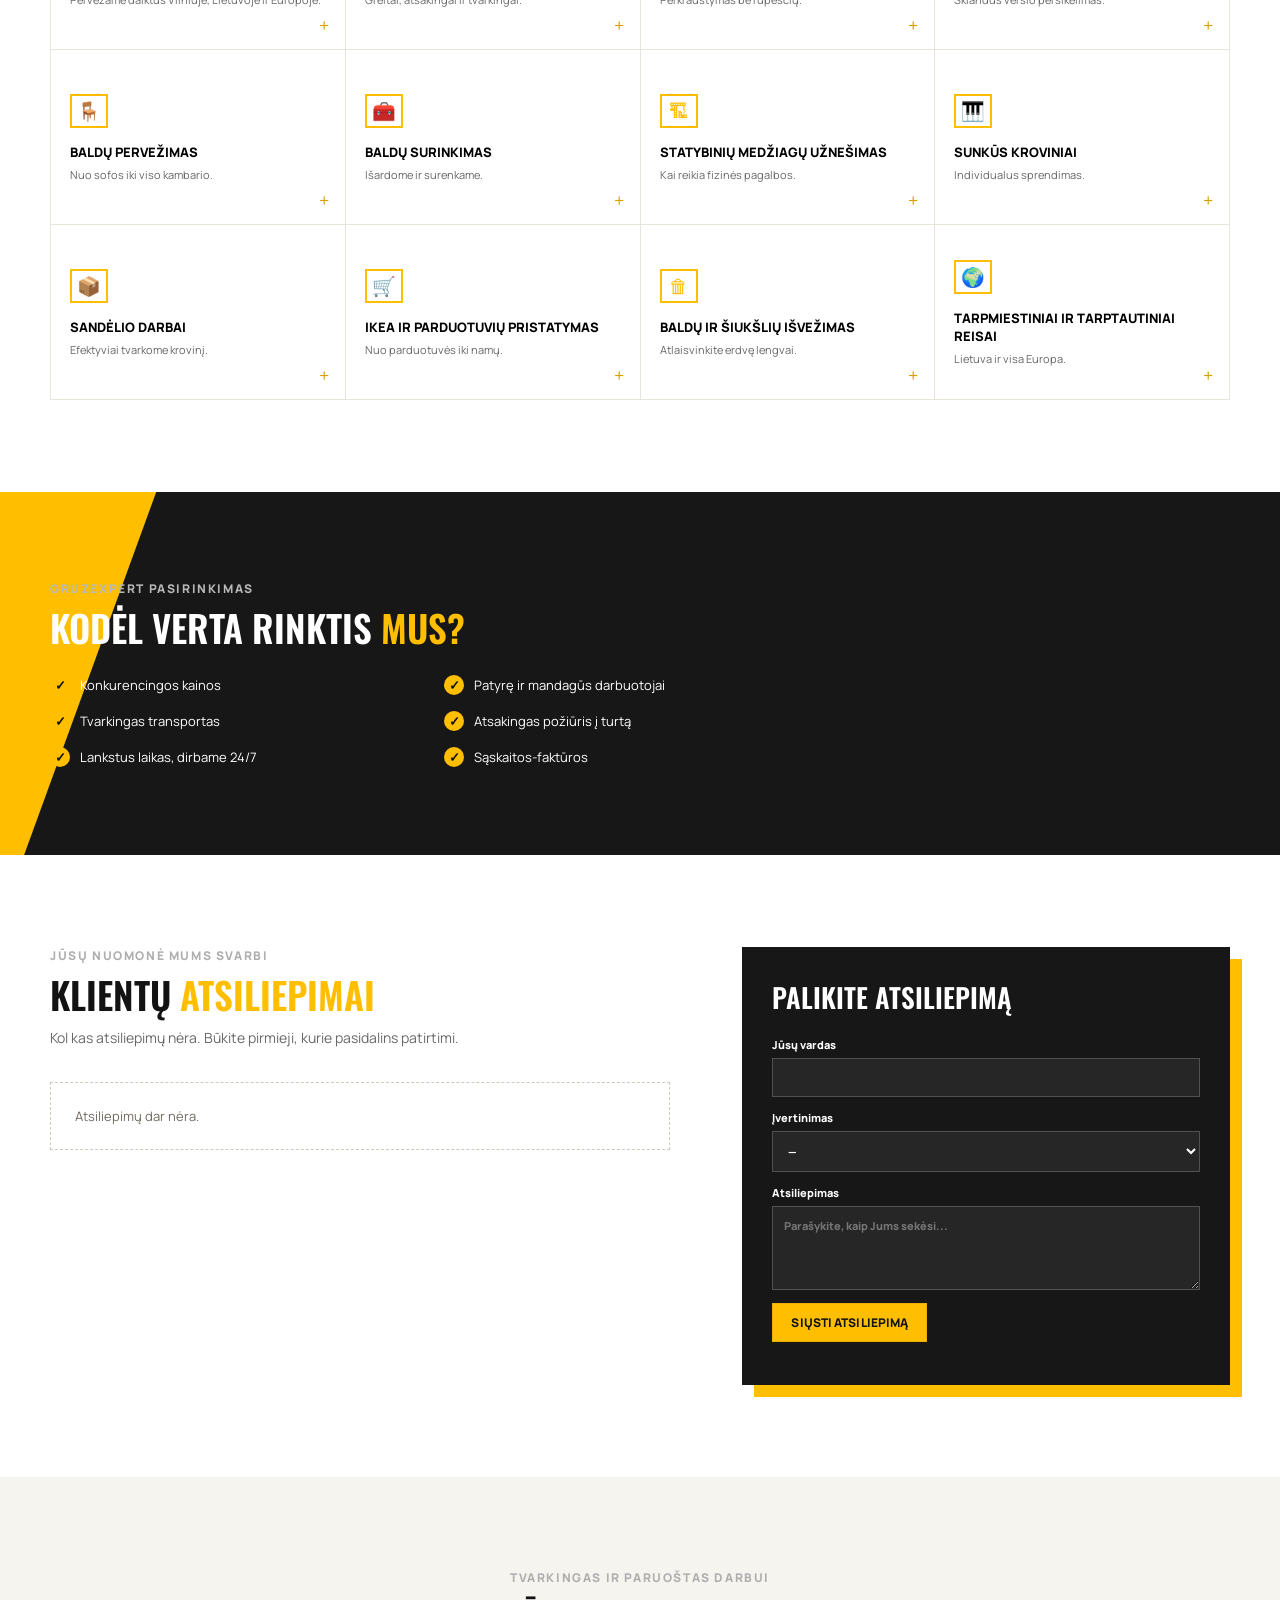
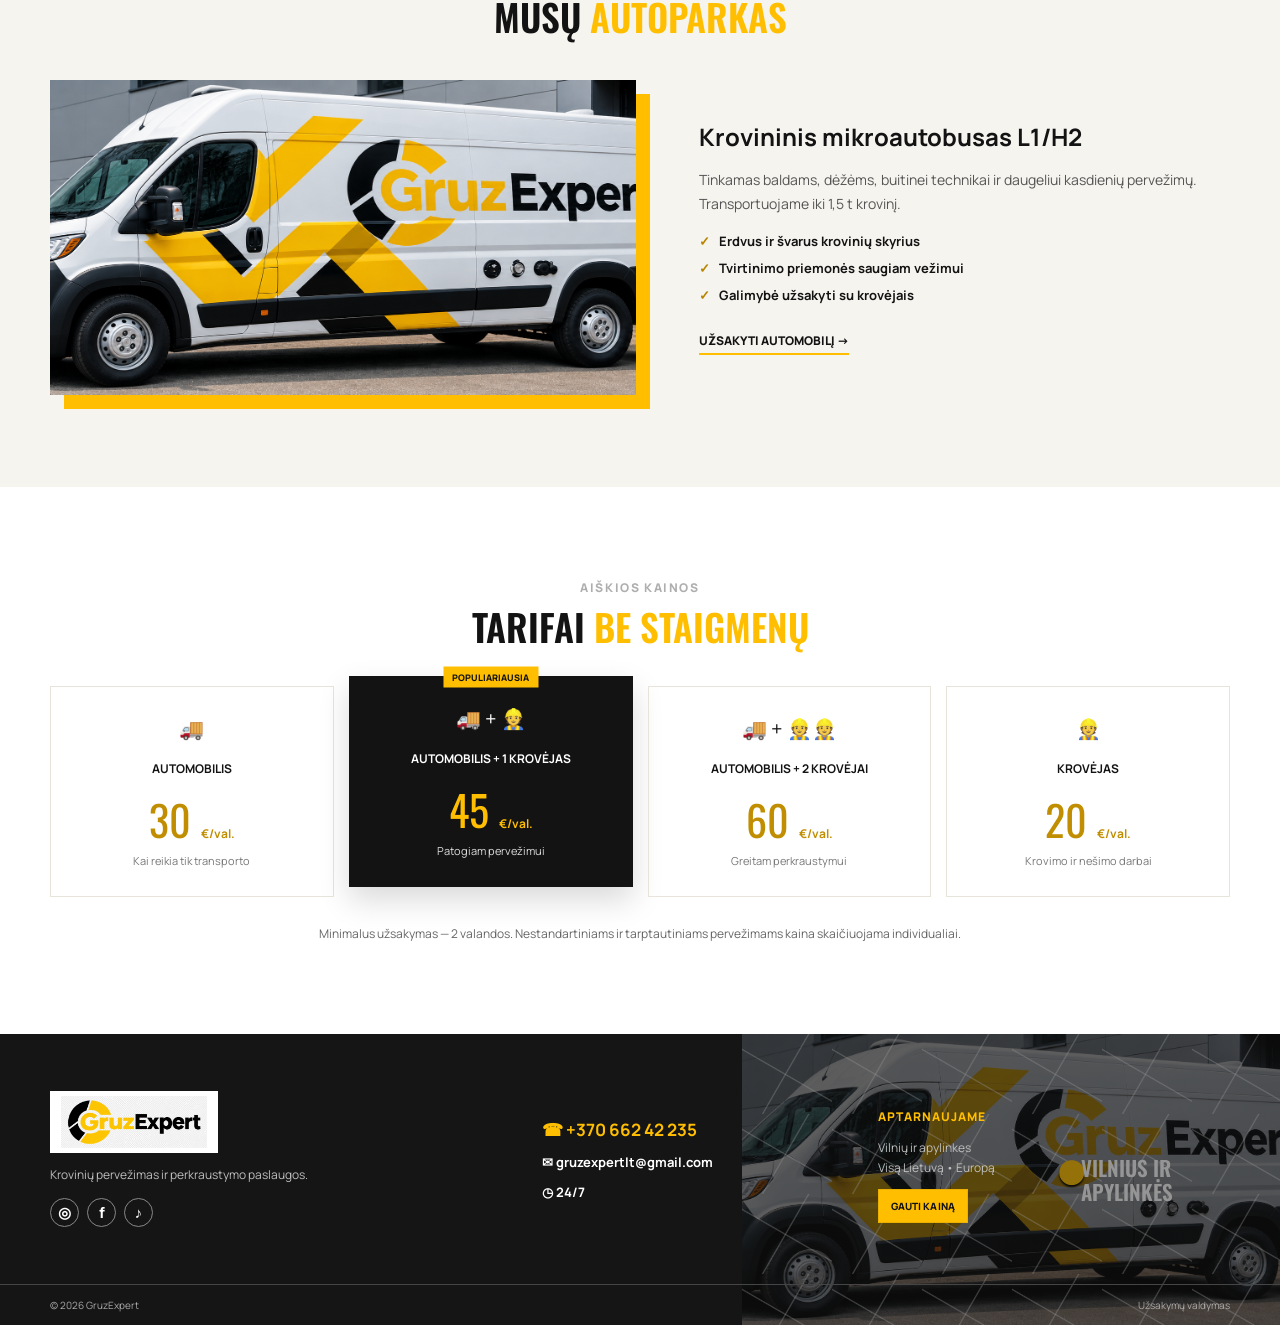
==== commit 80b63347: "Add files via upload" ====
--- a/index.html
+++ b/index.html
@@ -5,11 +5,6 @@
     <meta name="viewport" content="width=device-width, initial-scale=1.0" />
     <meta name="description" content="GruzExpert – profesionalus krovinių pervežimas ir perkraustymo paslaugos Vilniuje bei visoje Lietuvoje." />
     <title>GruZExpert | Krovinių pervežimas Vilniuje</title>
-    <link rel="icon" href="assets/favicon.ico?v=2" sizes="any" />
-    <link rel="icon" type="image/png" sizes="32x32" href="assets/favicon-32.png?v=2" />
-    <link rel="icon" type="image/png" sizes="192x192" href="assets/favicon-192.png?v=2" />
-    <link rel="apple-touch-icon" sizes="180x180" href="assets/apple-touch-icon.png?v=2" />
-    <meta name="theme-color" content="#ffbf00" />
     <link rel="stylesheet" href="styles.css" />
   </head>
   <body>
@@ -166,10 +161,10 @@
           <p class="section-kicker" data-i18n="pricesKicker">Aiškios kainos</p>
           <h2 id="prices-title" data-i18n="pricesTitle">Tarifai <em>be staigmenų</em></h2>
           <div class="price-grid">
-            <article class="price-card"><img class="price-photo" src="assets/gruzexpert-van.png" alt="GruZExpert krovininis automobilis" loading="lazy" /><div class="price-icon">🚚</div><h3 data-i18n="price1">Automobilis</h3><p class="price">30 <small>€/val.</small></p><p data-i18n="price1desc">Kai reikia tik transporto</p></article>
-            <article class="price-card featured"><img class="price-photo" src="https://images.unsplash.com/photo-1600518464441-9154a4dea21b?auto=format&fit=crop&w=900&q=85" alt="Krovėjas ir transportas perkraustymo metu" loading="lazy" /><div class="price-icon">🚚 + 👷</div><span class="popular" data-i18n="popular">Populiariausia</span><h3 data-i18n="price2">Automobilis + 1 krovėjas</h3><p class="price">45 <small>€/val.</small></p><p data-i18n="price2desc">Patogiam pervežimui</p></article>
-            <article class="price-card"><img class="price-photo" src="https://images.unsplash.com/photo-1603796846097-bee99e4a601f?auto=format&fit=crop&w=900&q=85" alt="Darbuotojai perneša baldus" loading="lazy" /><div class="price-icon">🚚 + 👷👷</div><h3 data-i18n="price3">Automobilis + 2 krovėjai</h3><p class="price">60 <small>€/val.</small></p><p data-i18n="price3desc">Greitam perkraustymui</p></article>
-            <article class="price-card"><img class="price-photo" src="https://images.unsplash.com/photo-1600566753086-00f18fb6b3ea?auto=format&fit=crop&w=900&q=85" alt="Baldų pernešimo darbai" loading="lazy" /><div class="price-icon">👷</div><h3 data-i18n="price4">Krovėjas</h3><p class="price">20 <small>€/val.</small></p><p data-i18n="price4desc">Krovimo ir nešimo darbai</p></article>
+            <article class="price-card"><div class="price-icon">🚚</div><h3 data-i18n="price1">Automobilis</h3><p class="price">30 <small>€/val.</small></p><p data-i18n="price1desc">Kai reikia tik transporto</p></article>
+            <article class="price-card featured"><div class="price-icon">🚚 + 👷</div><span class="popular" data-i18n="popular">Populiariausia</span><h3 data-i18n="price2">Automobilis + 1 krovėjas</h3><p class="price">45 <small>€/val.</small></p><p data-i18n="price2desc">Patogiam pervežimui</p></article>
+            <article class="price-card"><div class="price-icon">🚚 + 👷👷</div><h3 data-i18n="price3">Automobilis + 2 krovėjai</h3><p class="price">60 <small>€/val.</small></p><p data-i18n="price3desc">Greitam perkraustymui</p></article>
+            <article class="price-card"><div class="price-icon">👷</div><h3 data-i18n="price4">Krovėjas</h3><p class="price">20 <small>€/val.</small></p><p data-i18n="price4desc">Krovimo ir nešimo darbai</p></article>
           </div>
           <p class="price-note" data-i18n="priceNote">Minimalus užsakymas — 2 valandos. Nestandartiniams ir tarptautiniams pervežimams kaina skaičiuojama individualiai.</p>
         </div>
--- a/styles.css
+++ b/styles.css
@@ -275,101 +275,3 @@
 .fleet-photo img { width:100%; height:100%; object-fit:cover; object-position:center 47%; display:block; }
 @media (max-width:850px) { .brand-logo img { width:145px; } .hero-photo { inset:0 0 0 42%; } .reviews-layout { grid-template-columns:1fr; gap:36px; } .review-form { max-width:620px; } .fleet-photo { height:275px; } }
 @media (max-width:560px) { .brand-logo img { width:126px; max-height:45px; } .footer-brand img { width:145px; } .hero { min-height:480px; } .hero-photo { inset:0; background-position:center; } .hero-overlay { background:linear-gradient(90deg,rgba(17,17,17,.93),rgba(17,17,17,.70)); } .hero h1 { max-width:340px; } .reviews-heading .section-kicker,.reviews-heading h2,.reviews-heading .section-lead { text-align:left; } .review-form { padding:24px 19px; box-shadow:8px 8px 0 var(--yellow); } .fleet-photo { height:250px; box-shadow:8px 8px 0 var(--yellow); } }
-
-/* GruzExpert visual refresh — presentation only; existing forms and handlers remain intact. */
-:root { --yellow:#ffca05; --ink:#101010; --paper:#fff; --line:#33343a; }
-.site-header { background:#fff; color:#111; border-bottom:1px solid #e7e7e7; }
-.hero { min-height:390px; }
-.hero-photo { inset:0 0 0 34%; background-position:center 52%; }
-.hero-overlay { background:linear-gradient(90deg,#080808 0%,rgba(8,8,8,.98) 28%,rgba(8,8,8,.72) 49%,rgba(8,8,8,.08) 100%); }
-.hero-content { padding-top:66px; padding-bottom:55px; }
-.hero h1 { max-width:630px; font-size:clamp(34px,4vw,48px); }
-.quick-order { margin-top:0; }
-.services { background:#080808; color:#fff; padding:34px 0 40px; border-top:1px solid #292929; }
-.services .section-kicker { color:#d2d2d2; }
-.services h2 { text-align:left; }
-.services .section-lead { text-align:left; color:#bdbdbd; margin:10px 0 24px; }
-.service-grid { grid-template-columns:repeat(2,minmax(0,1fr)); max-width:760px; border:0; gap:8px; }
-.service-card { min-height:116px; display:flex; flex-direction:column; align-items:center; justify-content:center; text-align:center; padding:18px; background:#080808; border:1px solid #44464d; color:#fff; }
-.service-card:hover,.service-card:focus-visible { background:#151515; border-color:var(--yellow); transform:translateY(-2px); }
-.service-icon { border:0; width:auto; height:auto; min-height:30px; margin-bottom:8px; font-size:30px; filter:grayscale(1) brightness(0) saturate(100%) invert(77%) sepia(91%) saturate(1450%) hue-rotate(359deg) brightness(103%) contrast(105%); }
-.service-card h3 { font-size:13px; max-width:230px; margin:0; }
-.service-card p { display:none; }
-.service-card .more { display:none; }
-.advantages { padding:52px 0; background:#080808; }
-.yellow-panel { width:90px; left:-115px; }
-.advantages h2 { text-align:left; }
-.advantage-list { max-width:720px; }
-.reviews { background:#fff; color:#111; }
-.reviews .section-kicker { color:#777; }
-.reviews-heading h2 { color:#111; }
-.review-card { background:#fff; border:1px solid #e6e6e6; border-left:3px solid var(--yellow); box-shadow:0 2px 8px rgba(0,0,0,.04); }
-.review-card p { color:#333; }
-.review-form { background:#111; color:#fff; }
-.fleet { background:#f5f5f5; }
-.prices { background:#0a0a0a; color:#fff; padding:58px 0; }
-.prices .section-kicker { color:#bdbdbd; }
-.prices .price-note { color:#d0d0d0; }
-.price-grid { grid-template-columns:repeat(4,minmax(0,1fr)); align-items:stretch; gap:14px; }
-.price-card { padding:0 0 22px; overflow:hidden; background:#fff; color:#111; border:1px solid #444; text-align:left; }
-.price-card.featured { background:#fff; color:#111; transform:none; border-color:var(--yellow); }
-.price-photo { display:block; width:100%; height:145px; object-fit:cover; object-position:center; margin-bottom:18px; }
-.price-card h3,.price-card .price,.price-card p:not(.price) { margin-left:18px; margin-right:18px; }
-.price-card h3 { min-height:32px; font-size:12px; }
-.price-card .price { color:#111; }
-.price-card.featured .price { color:#111; }
-.price-icon { display:none; }
-.popular { z-index:1; top:153px; left:auto; right:8px; transform:none; }
-.service-dialog { color:#fff; background:#090909; border:1px solid #454545; border-radius:2px; max-width:720px; width:calc(100% - 32px); max-height:min(84dvh,760px); padding:0; overflow:auto; box-shadow:0 22px 70px rgba(0,0,0,.55); }
-.service-dialog::backdrop { background:rgba(0,0,0,.78); backdrop-filter:blur(3px); }
-.dialog-close { z-index:4; right:12px; top:8px; width:38px; height:38px; border-radius:50%; background:rgba(0,0,0,.65); color:#fff; font-size:28px; }
-#dialog-content { min-height:360px; padding:38px 36px 30px; position:relative; isolation:isolate; }
-#dialog-content::before { content:""; position:absolute; z-index:-2; inset:0; background-image:var(--service-image, url('assets/gruzexpert-van.png')); background-size:cover; background-position:center; }
-#dialog-content::after { content:""; position:absolute; z-index:-1; inset:0; background:linear-gradient(90deg,rgba(0,0,0,.96) 0%,rgba(0,0,0,.86) 52%,rgba(0,0,0,.35) 100%); }
-#dialog-content .dialog-icon { font-size:32px; color:var(--yellow); margin:0 0 15px; }
-.service-dialog h3 { color:var(--yellow); font:700 28px/1.1 var(--display); max-width:390px; margin:0 0 14px; }
-.service-dialog p,.service-dialog ul { color:#fff; max-width:440px; }
-.service-dialog p { font-size:14px; line-height:1.65; }
-.service-dialog ul { list-style:none; padding:0; font-size:13px; line-height:1.8; }
-.service-dialog li::before { content:'✓'; color:var(--yellow); font-weight:900; margin-right:9px; }
-.dialog-order { margin:0 36px 30px; }
-@media (max-width:850px) {
- .hero { min-height:400px; }
- .service-grid { max-width:none; }
- .price-grid { grid-template-columns:repeat(2,minmax(0,1fr)); }
- .price-photo { height:150px; }
- .popular { top:158px; }
-}
-@media (max-width:560px) {
- .site-header { height:68px; }
- .hero { min-height:390px; }
- .hero-photo { inset:0; background-position:60% center; }
- .hero-overlay { background:linear-gradient(90deg,rgba(0,0,0,.96),rgba(0,0,0,.76) 72%,rgba(0,0,0,.45)); }
- .hero-content { padding-top:55px; padding-bottom:45px; }
- .services { padding:35px 0; }
- .service-grid { grid-template-columns:repeat(2,minmax(0,1fr)); gap:7px; }
- .service-card { min-height:125px; padding:13px 8px; }
- .service-card h3 { font-size:10px; line-height:1.35; }
- .service-icon { font-size:26px; }
- .prices { padding:45px 0; }
- .price-grid { grid-template-columns:repeat(2,minmax(0,1fr)); gap:10px; }
- .price-photo { height:112px; margin-bottom:13px; }
- .price-card h3 { margin-left:11px; margin-right:11px; font-size:10px; }
- .price-card .price,.price-card p:not(.price) { margin-left:11px; margin-right:11px; }
- .price { font-size:32px; }
- .popular { top:120px; right:5px; font-size:8px; }
- #dialog-content { min-height:330px; padding:34px 22px 24px; }
- .service-dialog { width:calc(100% - 24px); max-height:82dvh; }
- .service-dialog h3 { font-size:24px; max-width:290px; }
- .service-dialog p { font-size:13px; }
- .dialog-order { margin:0 22px 22px; width:calc(100% - 44px); }
-}
-/* Visual order follows the approved reference; all existing sections and IDs remain available. */
-main { display:flex; flex-direction:column; }
-main > .hero { order:1; }
-main > .services { order:2; }
-main > .prices { order:3; }
-main > .advantages { order:4; }
-main > .reviews { order:5; }
-main > .fleet { order:6; }
-main > .quick-order { order:7; }
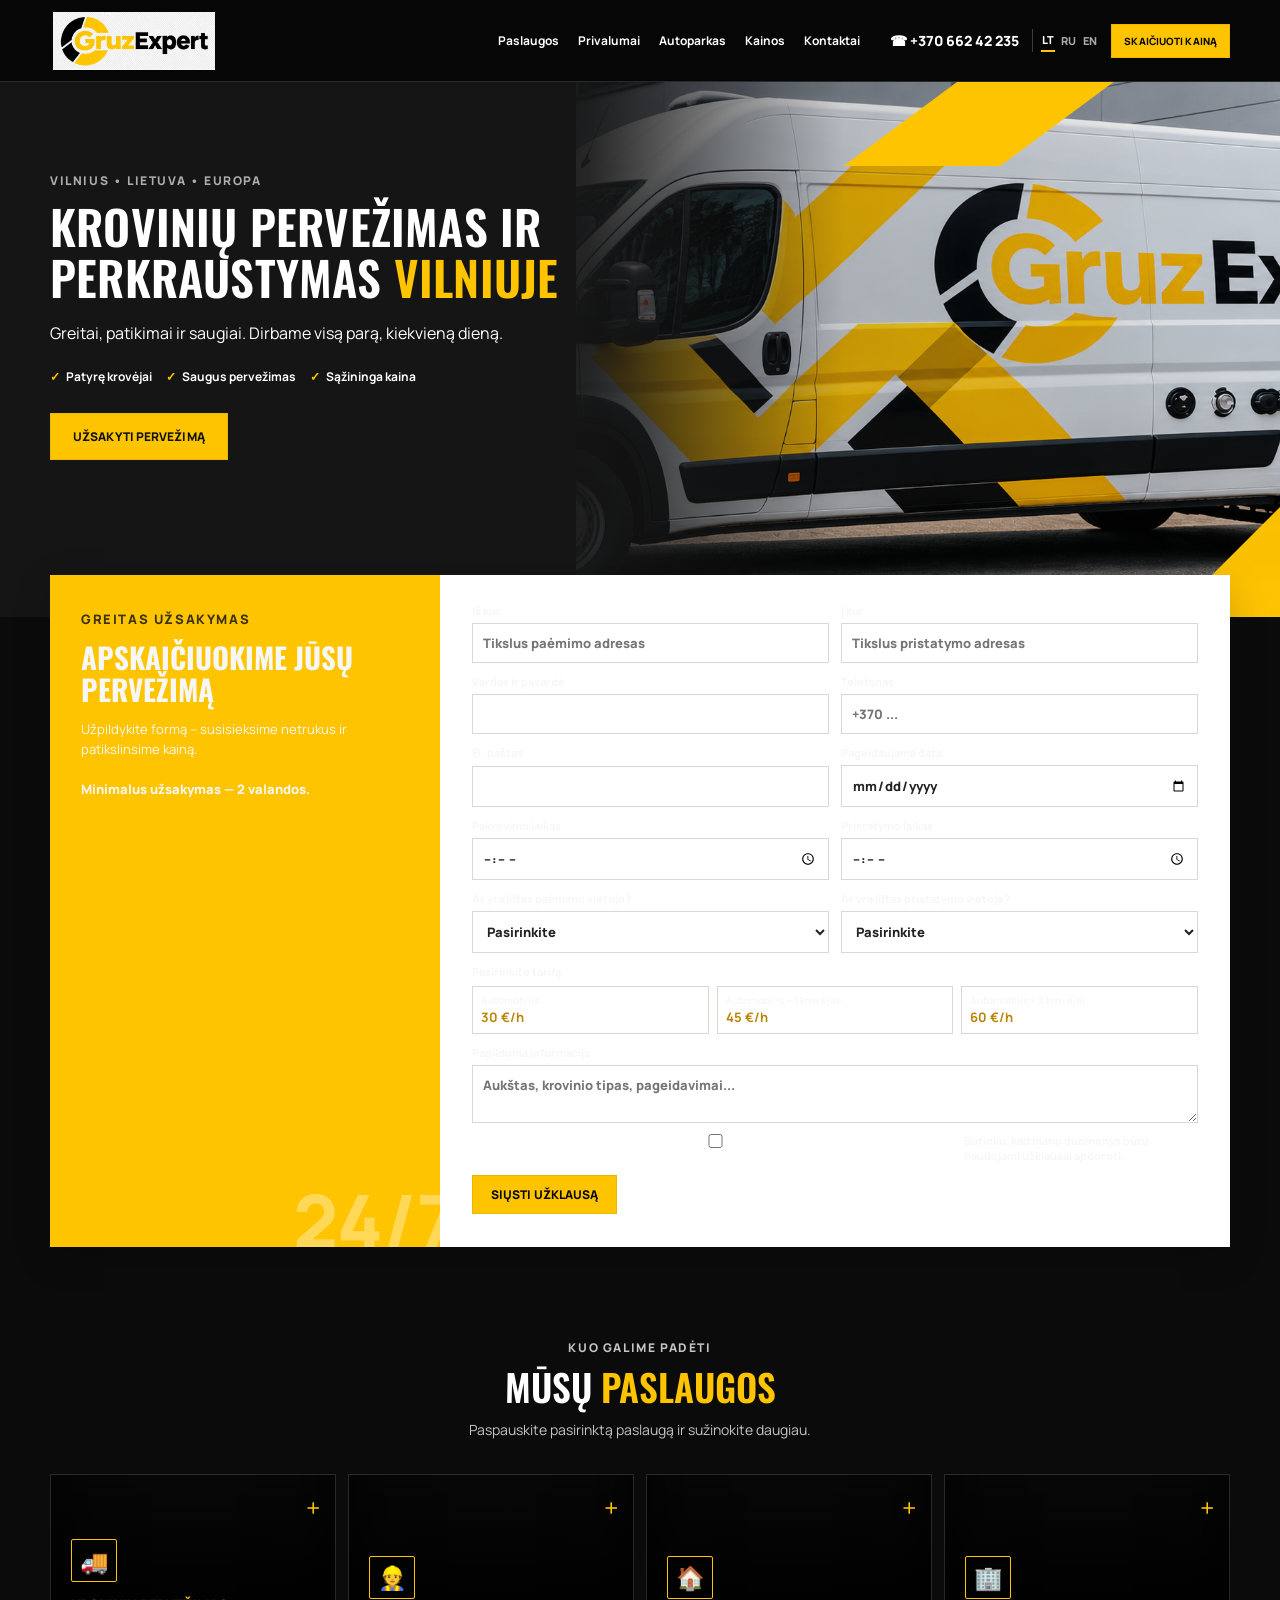
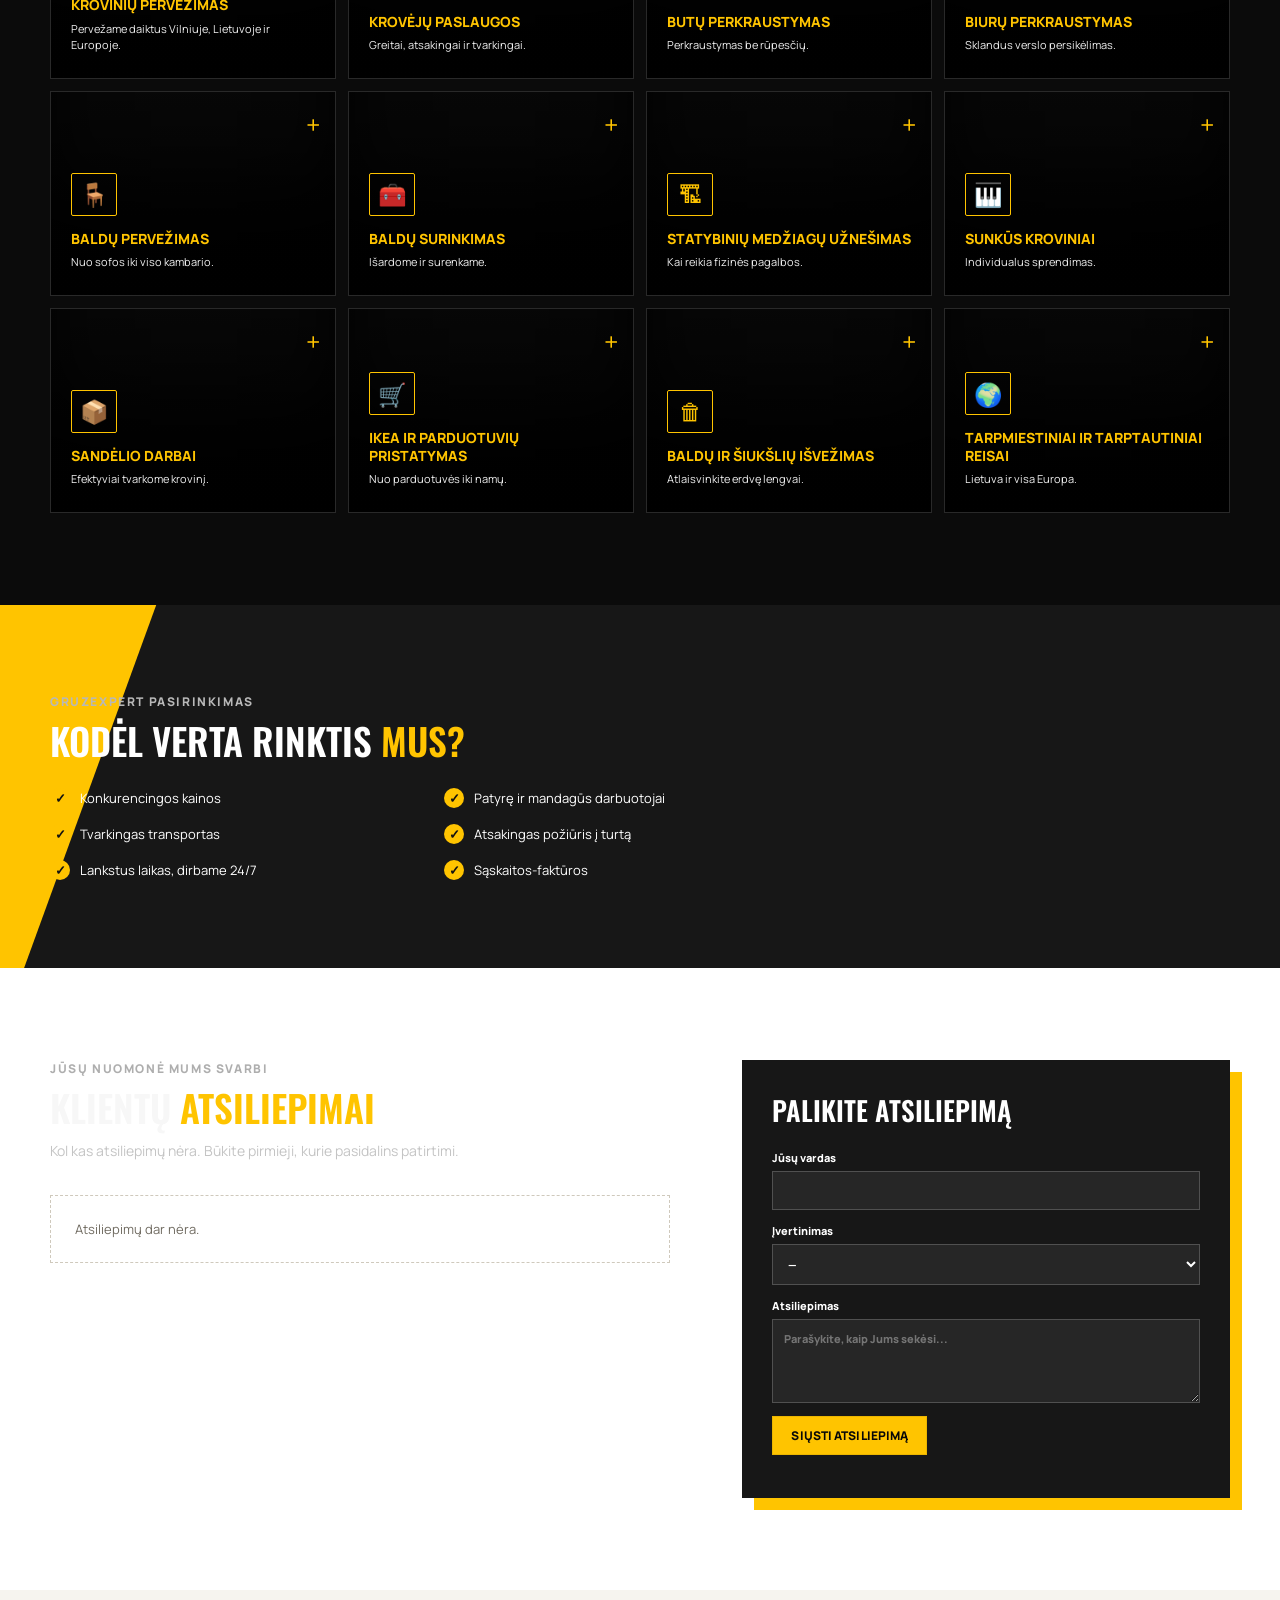
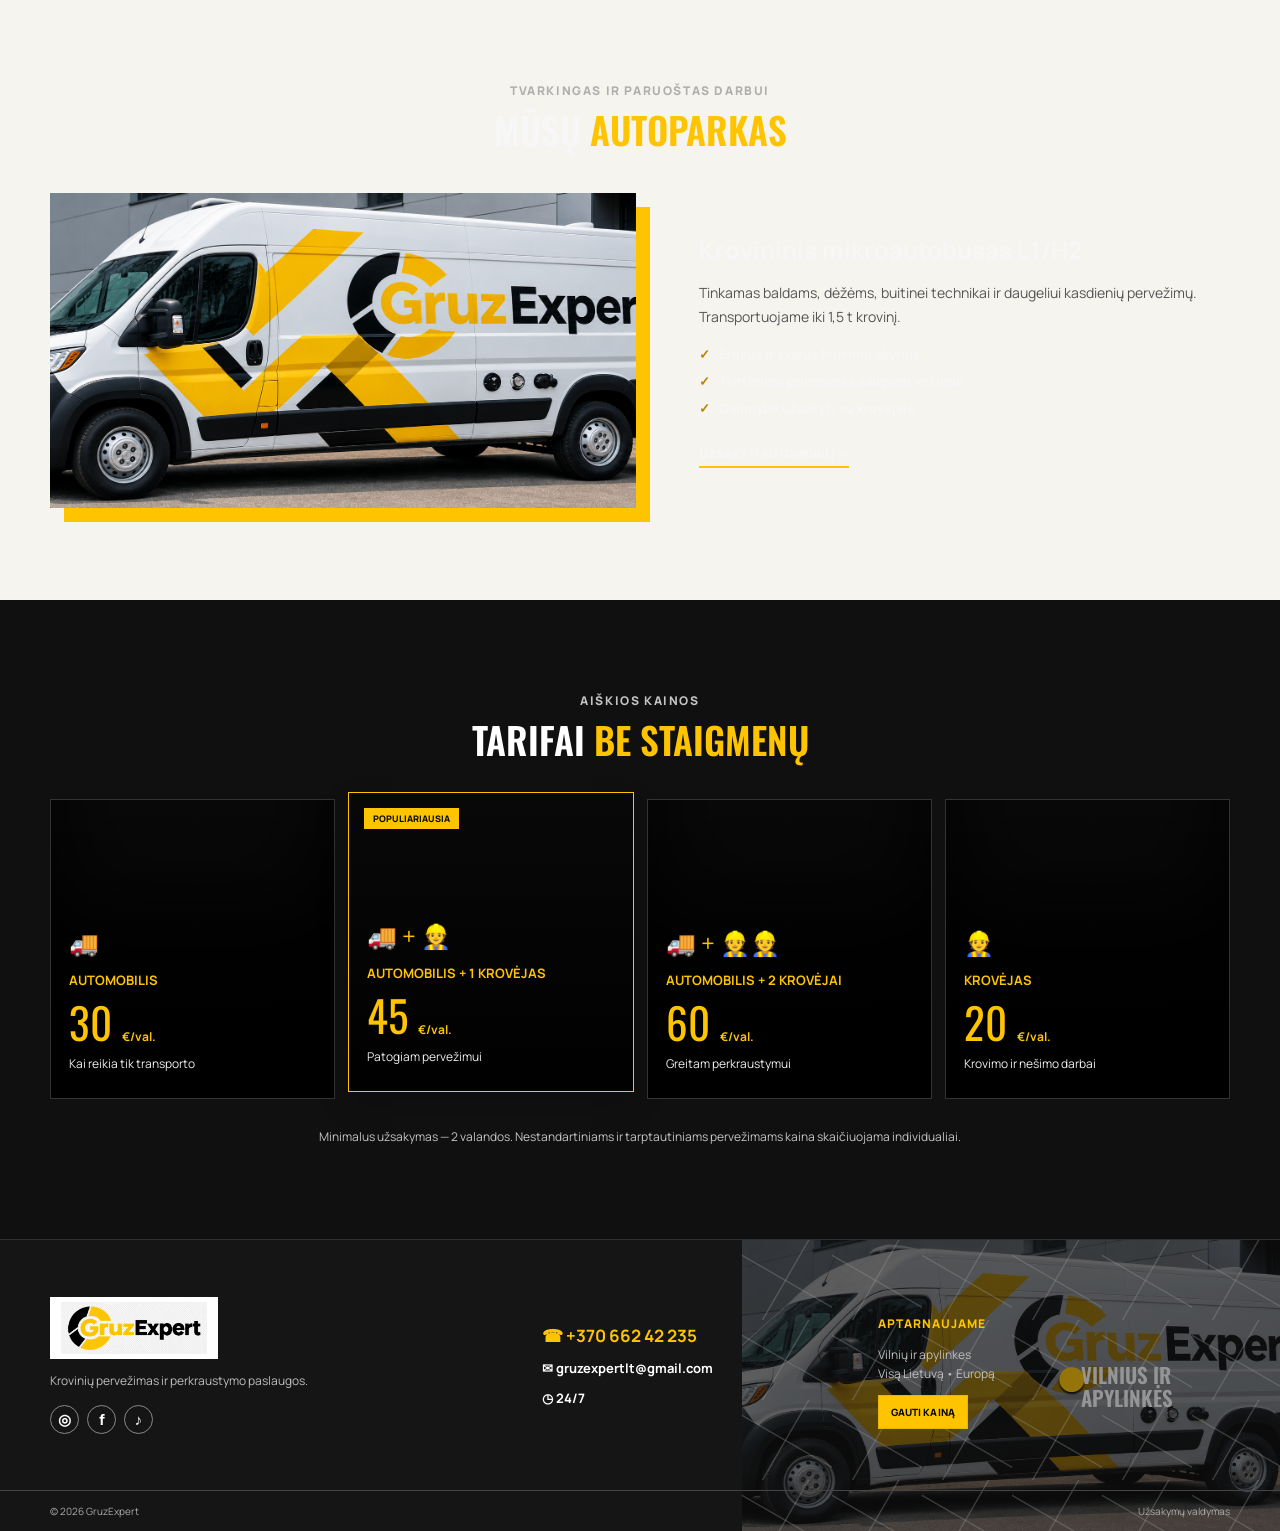
==== commit 0fc40ee0: "Add files via upload" ====
--- a/index.html
+++ b/index.html
@@ -1,6 +1,9 @@
 <!doctype html>
 <html lang="lt">
   <head>
+    <link rel="icon" type="image/x-icon" href="assets/favicon.ico">
+    <link rel="icon" type="image/png" sizes="32x32" href="assets/favicon-32.png">
+    <link rel="apple-touch-icon" href="assets/apple-touch-icon.png">
     <meta charset="UTF-8" />
     <meta name="viewport" content="width=device-width, initial-scale=1.0" />
     <meta name="description" content="GruzExpert – profesionalus krovinių pervežimas ir perkraustymo paslaugos Vilniuje bei visoje Lietuvoje." />
--- a/styles.css
+++ b/styles.css
@@ -275,3 +275,114 @@
 .fleet-photo img { width:100%; height:100%; object-fit:cover; object-position:center 47%; display:block; }
 @media (max-width:850px) { .brand-logo img { width:145px; } .hero-photo { inset:0 0 0 42%; } .reviews-layout { grid-template-columns:1fr; gap:36px; } .review-form { max-width:620px; } .fleet-photo { height:275px; } }
 @media (max-width:560px) { .brand-logo img { width:126px; max-height:45px; } .footer-brand img { width:145px; } .hero { min-height:480px; } .hero-photo { inset:0; background-position:center; } .hero-overlay { background:linear-gradient(90deg,rgba(17,17,17,.93),rgba(17,17,17,.70)); } .hero h1 { max-width:340px; } .reviews-heading .section-kicker,.reviews-heading h2,.reviews-heading .section-lead { text-align:left; } .review-form { padding:24px 19px; box-shadow:8px 8px 0 var(--yellow); } .fleet-photo { height:250px; box-shadow:8px 8px 0 var(--yellow); } }
+
+
+/* GruzExpert black & yellow photo refresh — visual-only overrides */
+:root {
+  --yellow: #ffc400;
+  --ink: #080808;
+  --paper: #101010;
+  --muted: #c4c4c4;
+  --line: #343434;
+}
+body { background:#0b0b0b; color:#f7f7f7; }
+.site-header { background:rgba(7,7,7,.96); border-bottom:1px solid #292929; }
+.main-nav a, .phone-link, .language.active { color:#fff; }
+.language-picker { border-left-color:#3a3a3a; }
+.language { color:#aaa; }
+.services { background:#0b0b0b; color:#fff; }
+.services .section-kicker, .services .section-lead { color:#c4c4c4; }
+.services .section h2, .services h2 { color:#fff; }
+.service-grid { gap:12px; border:0; grid-template-columns:repeat(4,minmax(0,1fr)); }
+.service-card {
+  min-height:205px; padding:24px 20px; overflow:hidden; isolation:isolate;
+  display:flex; flex-direction:column; align-items:flex-start; justify-content:flex-end;
+  background-color:#080808; color:#ffc400; border:1px solid #292929;
+  box-shadow:inset 0 -100px 70px rgba(0,0,0,.88);
+  transition:transform .22s ease,border-color .22s ease,filter .22s ease;
+}
+.service-card::before {
+  content:""; position:absolute; z-index:-2; inset:0;
+  background-image:url("assets/moving-collage.png");
+  background-size:300% 200%; background-position:0 0;
+  opacity:.55; filter:grayscale(.18); transition:transform .35s ease,opacity .25s ease;
+}
+.service-card:nth-child(6n + 1)::before { background-position:0 0; }
+.service-card:nth-child(6n + 2)::before { background-position:50% 0; }
+.service-card:nth-child(6n + 3)::before { background-position:100% 0; }
+.service-card:nth-child(6n + 4)::before { background-position:0 100%; }
+.service-card:nth-child(6n + 5)::before { background-position:50% 100%; }
+.service-card:nth-child(6n)::before { background-position:100% 100%; }
+.service-card::after { content:""; position:absolute; inset:0; z-index:-1; background:linear-gradient(180deg,rgba(0,0,0,.18),rgba(0,0,0,.96)); }
+.service-card:hover { background:#080808; border-color:var(--yellow); transform:translateY(-4px); }
+.service-card:hover::before { opacity:.78; transform:scale(1.06); }
+.service-icon { width:46px;height:43px;margin:0 0 14px; display:grid;place-items:center; color:var(--yellow); border:1px solid var(--yellow); border-radius:2px; font-size:23px; }
+.service-card h3 { color:var(--yellow); font-size:14px; line-height:1.25; margin:0 0 7px; }
+.service-card p { color:#f0f0f0; font-size:11px; line-height:1.5; max-width:270px; }
+.service-card .more { right:15px; top:15px; bottom:auto; color:var(--yellow); font-size:25px; }
+.prices { background:#101010; color:#fff; }
+.prices .section-kicker, .price-note { color:#c4c4c4; }
+.price-grid { gap:13px; }
+.price-card {
+  min-height:300px; padding:26px 18px; text-align:left; display:flex; flex-direction:column;
+  justify-content:flex-end; align-items:flex-start; overflow:hidden; isolation:isolate;
+  border:1px solid #333; color:#fff; background:#090909;
+  box-shadow:inset 0 -180px 100px rgba(0,0,0,.92);
+}
+.price-card::before {
+  content:""; position:absolute; z-index:-2; inset:0;
+  background-image:url("assets/moving-collage.png"); background-size:300% 200%;
+  opacity:.66; transition:transform .35s ease,opacity .25s ease;
+}
+.price-card:nth-child(1)::before { background-position:0 0; }
+.price-card:nth-child(2)::before { background-position:50% 0; }
+.price-card:nth-child(3)::before { background-position:100% 0; }
+.price-card:nth-child(4)::before { background-position:50% 100%; }
+.price-card::after { content:""; position:absolute; z-index:-1; inset:0; background:linear-gradient(180deg,rgba(0,0,0,.05) 5%,rgba(0,0,0,.94) 100%); }
+.price-card:hover::before { opacity:.85; transform:scale(1.05); }
+.price-card.featured { background:#080808; border-color:var(--yellow); color:#fff; transform:translateY(-7px); }
+.price-card.featured::before { opacity:.72; }
+.price-icon { height:auto; min-height:34px; font-size:24px; filter:none; color:var(--yellow); }
+.price-card h3 { color:var(--yellow); font-size:13px; line-height:1.35; min-height:0; margin:12px 0 10px; }
+.price { color:var(--yellow); font-size:43px; }
+.featured .price { color:var(--yellow); }
+.price-card p:last-child, .featured p:last-child { color:#eee; font-size:12px; line-height:1.45; margin:10px 0 0; }
+.popular { background:var(--yellow); color:#080808; top:15px; left:15px; transform:none; white-space:normal; }
+.price-note { line-height:1.7; }
+.service-dialog {
+  position:relative; color:#fff; background:#080808; border:1px solid var(--yellow);
+  max-width:650px; padding:0 34px 34px; overflow:hidden;
+  box-shadow:0 24px 90px rgba(0,0,0,.65);
+  background-image:linear-gradient(180deg,rgba(0,0,0,.38) 0%,rgba(0,0,0,.88) 44%,#080808 100%),url("assets/moving-collage.png");
+  background-size:100% 100%,300% 200%; background-position:center,var(--dialog-position, 0 0);
+}
+.service-dialog::backdrop { background:rgba(0,0,0,.82); backdrop-filter:blur(4px); }
+.dialog-close { color:var(--yellow); z-index:2; right:14px; top:8px; font-size:34px; }
+#dialog-content { padding-top:115px; }
+.dialog-icon { color:var(--yellow); border:1px solid var(--yellow); width:48px;height:44px;display:grid;place-items:center;font-size:25px;background:#080808; }
+.service-dialog h3 { color:var(--yellow); font-size:32px; line-height:1.1; }
+.service-dialog p { color:#f3f3f3; font-size:14px; line-height:1.7; }
+.service-dialog ul { color:#fff; line-height:1.9; }
+.service-dialog li::marker { color:var(--yellow); }
+.dialog-order { color:#080808; }
+.site-footer { border-top:1px solid #303030; }
+.footer-brand { background:#fff; }
+@media (max-width:850px) {
+  .service-grid { grid-template-columns:repeat(2,minmax(0,1fr)); gap:9px; }
+  .service-card { min-height:190px; padding:18px 14px; }
+  .service-card h3 { font-size:12px; }
+  .price-grid { grid-template-columns:repeat(2,minmax(0,1fr)); }
+  .price-card { min-height:260px; padding:20px 14px; }
+  .price-card.featured { transform:none; }
+  .service-dialog { padding:0 24px 26px; }
+  #dialog-content { padding-top:95px; }
+}
+@media (max-width:560px) {
+  .service-grid { grid-template-columns:repeat(2,minmax(0,1fr)); }
+  .service-card { min-height:175px; }
+  .service-card p { font-size:10px; }
+  .price-grid { grid-template-columns:1fr 1fr; gap:9px; }
+  .price-card { min-height:245px; padding:18px 12px; }
+  .price { font-size:35px; }
+  .price-card h3 { font-size:11px; }
+}
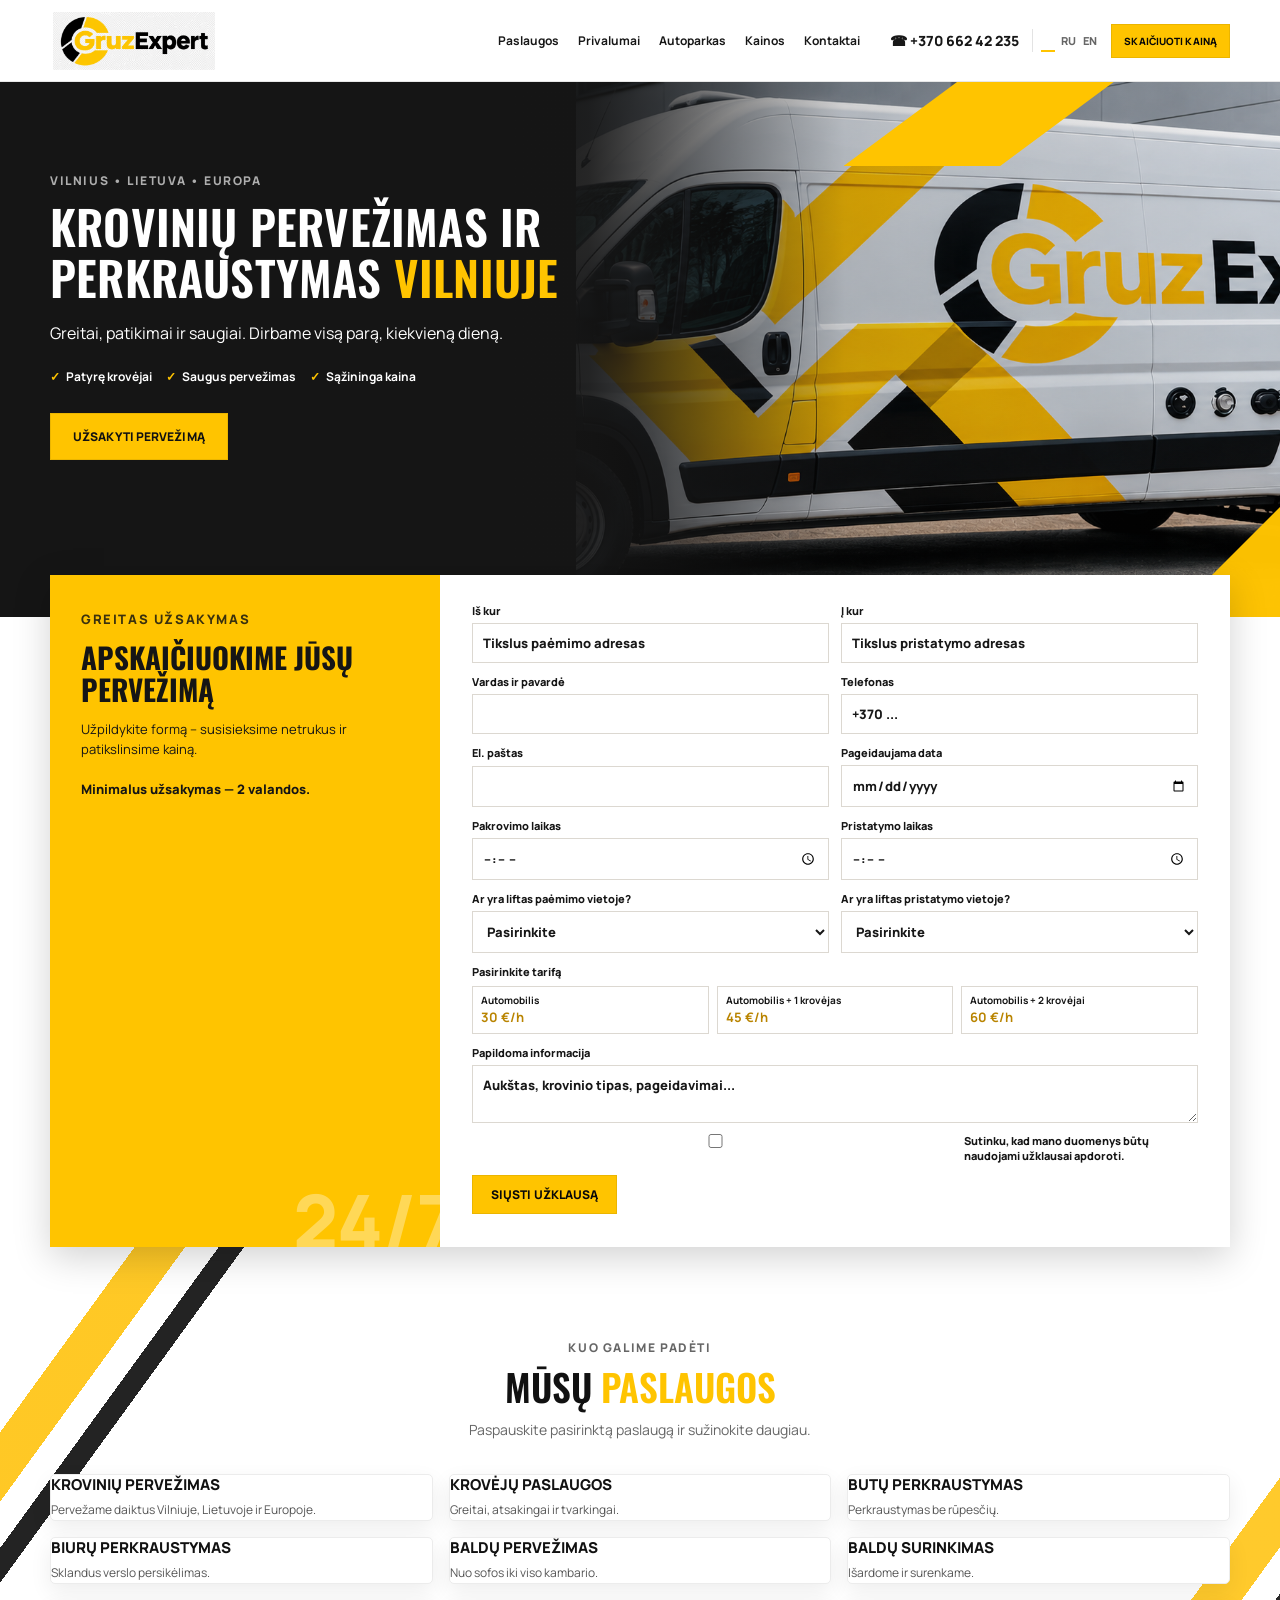
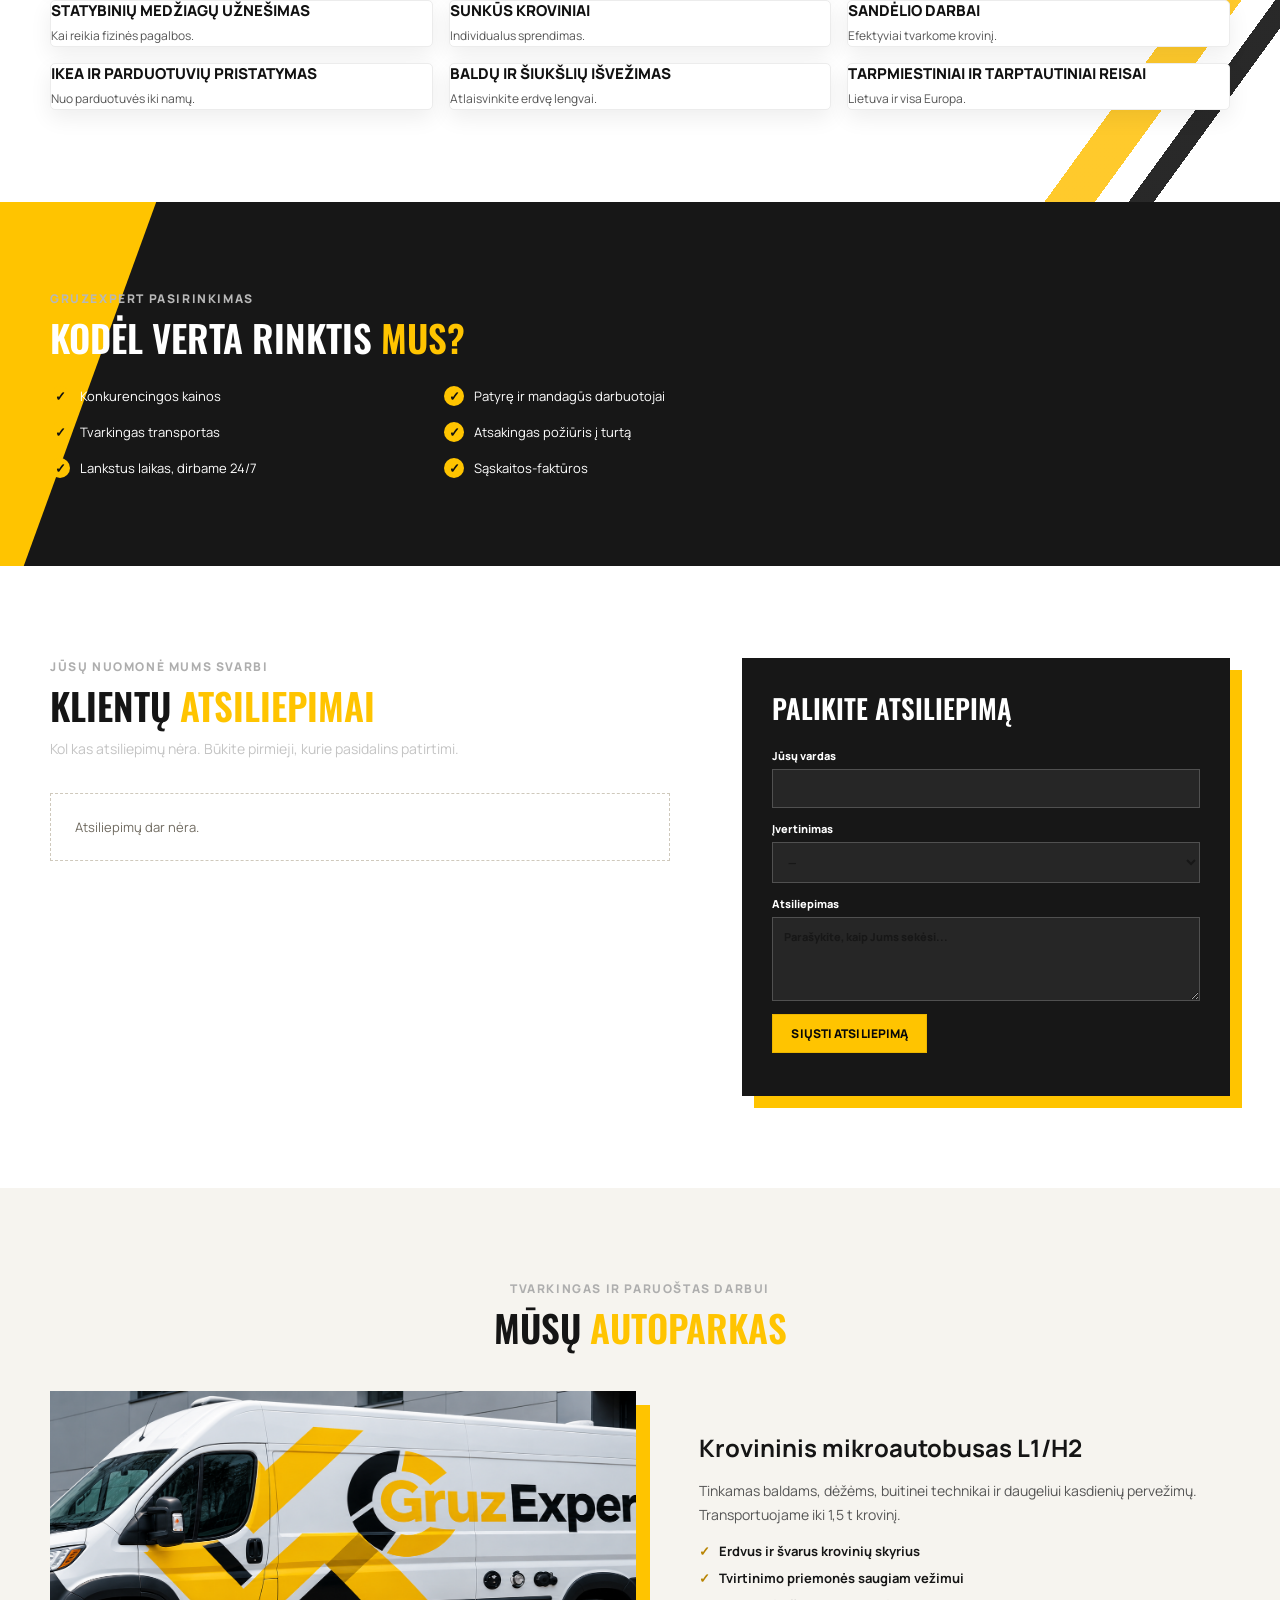
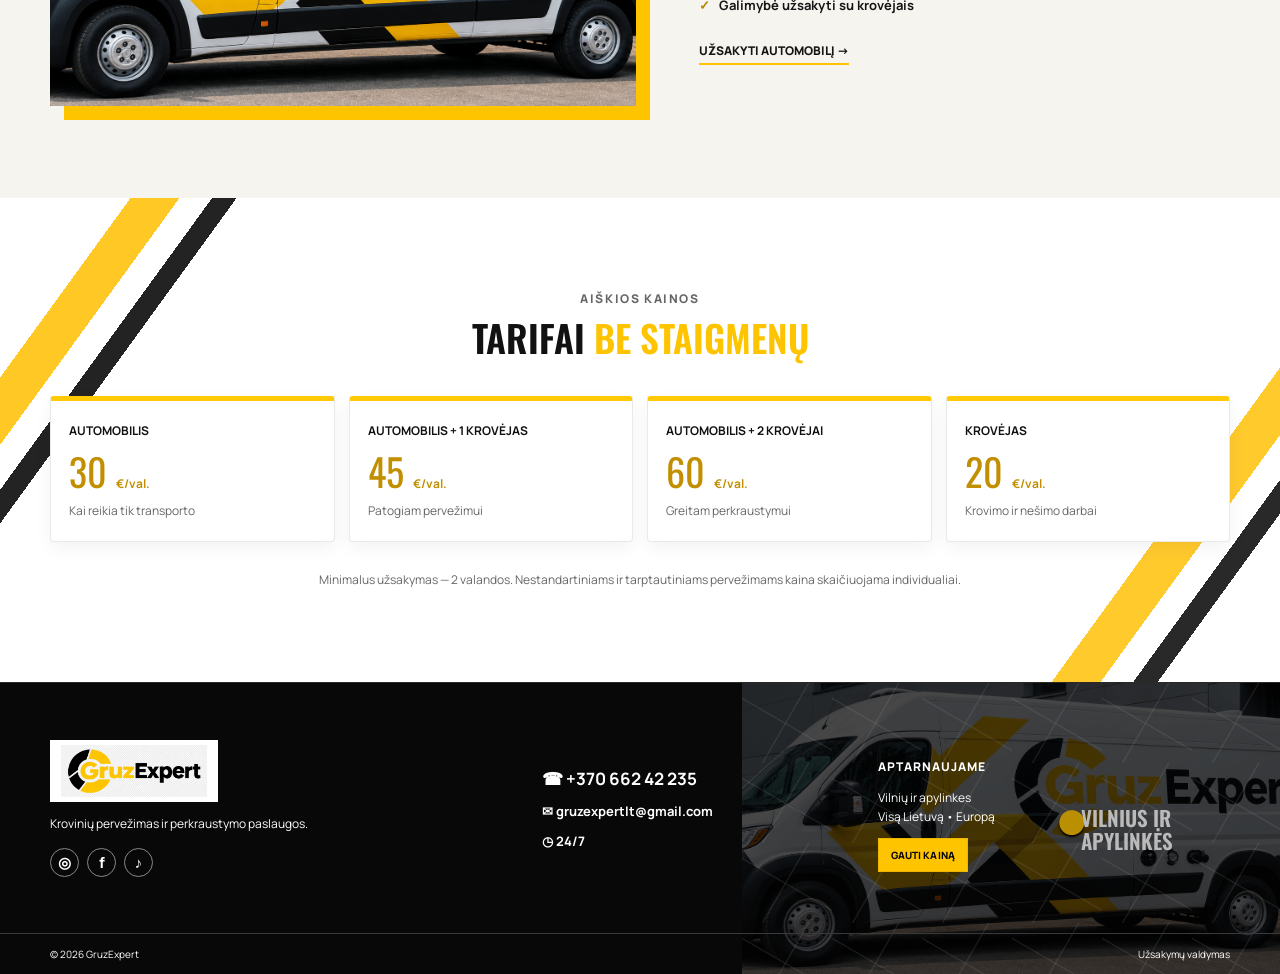
==== commit e9cd6099: "Add files via upload" ====
--- a/index.html
+++ b/index.html
@@ -164,10 +164,10 @@
           <p class="section-kicker" data-i18n="pricesKicker">Aiškios kainos</p>
           <h2 id="prices-title" data-i18n="pricesTitle">Tarifai <em>be staigmenų</em></h2>
           <div class="price-grid">
-            <article class="price-card"><div class="price-icon">🚚</div><h3 data-i18n="price1">Automobilis</h3><p class="price">30 <small>€/val.</small></p><p data-i18n="price1desc">Kai reikia tik transporto</p></article>
-            <article class="price-card featured"><div class="price-icon">🚚 + 👷</div><span class="popular" data-i18n="popular">Populiariausia</span><h3 data-i18n="price2">Automobilis + 1 krovėjas</h3><p class="price">45 <small>€/val.</small></p><p data-i18n="price2desc">Patogiam pervežimui</p></article>
-            <article class="price-card"><div class="price-icon">🚚 + 👷👷</div><h3 data-i18n="price3">Automobilis + 2 krovėjai</h3><p class="price">60 <small>€/val.</small></p><p data-i18n="price3desc">Greitam perkraustymui</p></article>
-            <article class="price-card"><div class="price-icon">👷</div><h3 data-i18n="price4">Krovėjas</h3><p class="price">20 <small>€/val.</small></p><p data-i18n="price4desc">Krovimo ir nešimo darbai</p></article>
+            <article class="price-card"><h3 data-i18n="price1">Automobilis</h3><p class="price">30 <small>€/val.</small></p><p data-i18n="price1desc">Kai reikia tik transporto</p></article>
+            <article class="price-card featured"><h3 data-i18n="price2">Automobilis + 1 krovėjas</h3><p class="price">45 <small>€/val.</small></p><p data-i18n="price2desc">Patogiam pervežimui</p></article>
+            <article class="price-card"><h3 data-i18n="price3">Automobilis + 2 krovėjai</h3><p class="price">60 <small>€/val.</small></p><p data-i18n="price3desc">Greitam perkraustymui</p></article>
+            <article class="price-card"><h3 data-i18n="price4">Krovėjas</h3><p class="price">20 <small>€/val.</small></p><p data-i18n="price4desc">Krovimo ir nešimo darbai</p></article>
           </div>
           <p class="price-note" data-i18n="priceNote">Minimalus užsakymas — 2 valandos. Nestandartiniams ir tarptautiniams pervežimams kaina skaičiuojama individualiai.</p>
         </div>
--- a/styles.css
+++ b/styles.css
@@ -386,3 +386,112 @@
   .price { font-size:35px; }
   .price-card h3 { font-size:11px; }
 }
+
+
+/* Follow-up refinement: restore light site surfaces while keeping black/yellow cards */
+body { background:#fff; color:#171717; }
+.site-header { background:#fff; color:#171717; border-bottom:1px solid #e7e7e7; }
+.main-nav a, .phone-link { color:#171717; }
+.language-picker { border-left-color:#e3e3e3; }
+.language { color:#666; }
+.services { background:#fff; color:#171717; }
+.services .section-kicker, .services .section-lead { color:#555; }
+.services .section h2, .services h2 { color:#171717; }
+/* Preserve the custom black/yellow service-card artwork and the dark photo-based tariffs. */
+.prices { background:#101010; color:#fff; }
+/* Ensure form controls remain readable on white fields, including placeholders and autofill. */
+input, select, textarea {
+  color:#171717 !important;
+  background-color:#fff;
+  -webkit-text-fill-color:#171717;
+}
+input::placeholder, textarea::placeholder { color:#666 !important; opacity:1; }
+select option { color:#171717; background:#fff; }
+input:focus, select:focus, textarea:focus { color:#171717; background:#fff; }
+.site-footer { background:#fff; color:#171717; }
+.site-footer a, .site-footer p, .site-footer li { color:#171717; }
+@media (prefers-color-scheme: dark) {
+  input, select, textarea { color:#171717 !important; background-color:#fff; -webkit-text-fill-color:#171717; }
+  input::placeholder, textarea::placeholder { color:#666 !important; }
+  select option { color:#171717; background:#fff; }
+}
+
+
+/* Final touch: restore the dark, photo-led bottom call-to-action section only */
+.cta-section, .cta, .contact-cta, .bottom-cta, .price-cta {
+  background-color:#080808;
+  color:#fff;
+}
+.cta-section h1, .cta-section h2, .cta-section h3, .cta-section p,
+.cta h1, .cta h2, .cta h3, .cta p,
+.contact-cta h1, .contact-cta h2, .contact-cta h3, .contact-cta p,
+.bottom-cta h1, .bottom-cta h2, .bottom-cta h3, .bottom-cta p,
+.price-cta h1, .price-cta h2, .price-cta h3, .price-cta p {
+  color:#fff;
+}
+.cta-section a, .cta a, .contact-cta a, .bottom-cta a, .price-cta a { color:#ffc400; }
+.cta-section .button, .cta .button, .contact-cta .button,
+.bottom-cta .button, .price-cta .button {
+  background:#ffc400; color:#080808;
+}
+
+/* Final touch: restore the original dark bottom/contact section with the photo background */
+.site-footer {
+  background:#080808 !important;
+  color:#fff !important;
+  border-top:1px solid #292929;
+}
+.site-footer p,
+.site-footer .footer-heading,
+.site-footer .footer-contact,
+.site-footer .footer-contact a,
+.site-footer .footer-bottom,
+.site-footer .footer-bottom a,
+.site-footer .footer-content > div,
+.site-footer .footer-content > div > span {
+  color:#fff !important;
+}
+.site-footer a { color:#fff; }
+.site-footer a:hover { color:#ffc400 !important; }
+.site-footer .footer-map {
+  background-image:linear-gradient(rgba(0,0,0,.62),rgba(0,0,0,.62)),var(--map-photo);
+  opacity:.72;
+}
+.site-footer .map-grid { opacity:.35; }
+.site-footer .footer-bottom { border-top:1px solid #393939; }
+.site-footer .button { background:#ffc400; color:#080808 !important; }
+
+/* GruzExpert bright photo refresh — visual-only overrides */
+:root { --paper:#fff; --line:#e8e8e8; }
+body { background:#fff; color:#151515; }
+.site-header { background:rgba(255,255,255,.97); }
+.services, .prices { position:relative; isolation:isolate; color:#151515; background:#fff; overflow:hidden; }
+.services::before, .prices::before { content:""; position:absolute; z-index:-1; inset:0; pointer-events:none; background:linear-gradient(126deg, transparent 0 8%, rgba(255,191,0,.95) 8% 11%, transparent 11% 13%, rgba(0,0,0,.96) 13% 14.5%, transparent 14.5% 86%, rgba(255,191,0,.92) 86% 89%, transparent 89% 91%, #111 91% 92.5%, transparent 92.5%); opacity:.9; }
+.services .section-kicker, .prices .section-kicker, .services .section-lead, .price-note { color:#666; }
+.services h2, .prices h2 { color:#111; }
+.service-grid { gap:16px; border:0; grid-template-columns:repeat(3,minmax(0,1fr)); }
+.service-card { padding:0; min-height:0; display:flex; flex-direction:column; align-items:stretch; justify-content:flex-start; overflow:hidden; isolation:isolate; border:1px solid #ececec; border-radius:5px; background:#fff; color:#111; box-shadow:0 8px 22px rgba(0,0,0,.07); text-align:left; }
+.service-card::before, .service-card::after { content:none!important; }
+.service-card:hover { background:#fff; border-color:#ffc400; transform:translateY(-4px); }
+.service-photo { display:block; width:100%; height:190px; object-fit:cover; filter:brightness(1.08) saturate(1.08); }
+.service-card-copy { display:block; padding:16px 16px 18px; border-top:5px solid #ffca05; background:linear-gradient(160deg,#ffcf08 0 9%,#fff 9% 100%); }
+.service-card h3 { color:#111; font-size:15px; line-height:1.3; margin:0 0 7px; text-transform:uppercase; }
+.service-card p { color:#555; font-size:12px; line-height:1.55; max-width:none; margin:0; }
+.service-icon, .service-card .more { display:none!important; }
+.prices { background:#fff; }
+.price-grid { gap:14px; grid-template-columns:repeat(4,minmax(0,1fr)); }
+.price-card { min-height:0; padding:22px 18px; display:flex; flex-direction:column; align-items:flex-start; justify-content:flex-start; text-align:left; overflow:hidden; border:1px solid #e9e9e9; border-top:5px solid #ffca05; border-radius:4px; color:#111; background:#fff; box-shadow:0 6px 18px rgba(0,0,0,.05); }
+.price-card::before, .price-card::after { content:none!important; }
+.price-card.featured { transform:none; color:#111; background:#fff; border-color:#e9e9e9; border-top-color:#ffca05; box-shadow:0 6px 18px rgba(0,0,0,.05); }
+.price-card h3 { color:#111; font-size:12px; margin:0 0 12px; }
+.price { color:#c28f00; font-size:38px; }
+.featured .price { color:#c28f00; }
+.price-card p:last-child, .featured p:last-child { color:#666; }
+.price-icon, .popular { display:none!important; }
+.service-dialog { color:#111; background:#fff; border:2px solid #ffca05; }
+.service-dialog h3 { color:#111; }
+.service-dialog p { color:#444; }
+.service-dialog ul { color:#222; }
+.service-dialog { background-image:none; }
+@media(max-width:850px) { .service-grid { grid-template-columns:repeat(2,minmax(0,1fr)); } .service-photo { height:160px; } .price-grid { grid-template-columns:repeat(2,minmax(0,1fr)); } }
+@media(max-width:520px) { .service-grid { grid-template-columns:repeat(2,minmax(0,1fr)); gap:10px; } .service-photo { height:125px; } .service-card-copy { padding:12px 10px 14px; } .service-card h3 { font-size:11px; } .service-card p { font-size:10px; } .price-card { padding:17px 12px; } .price { font-size:30px; } }
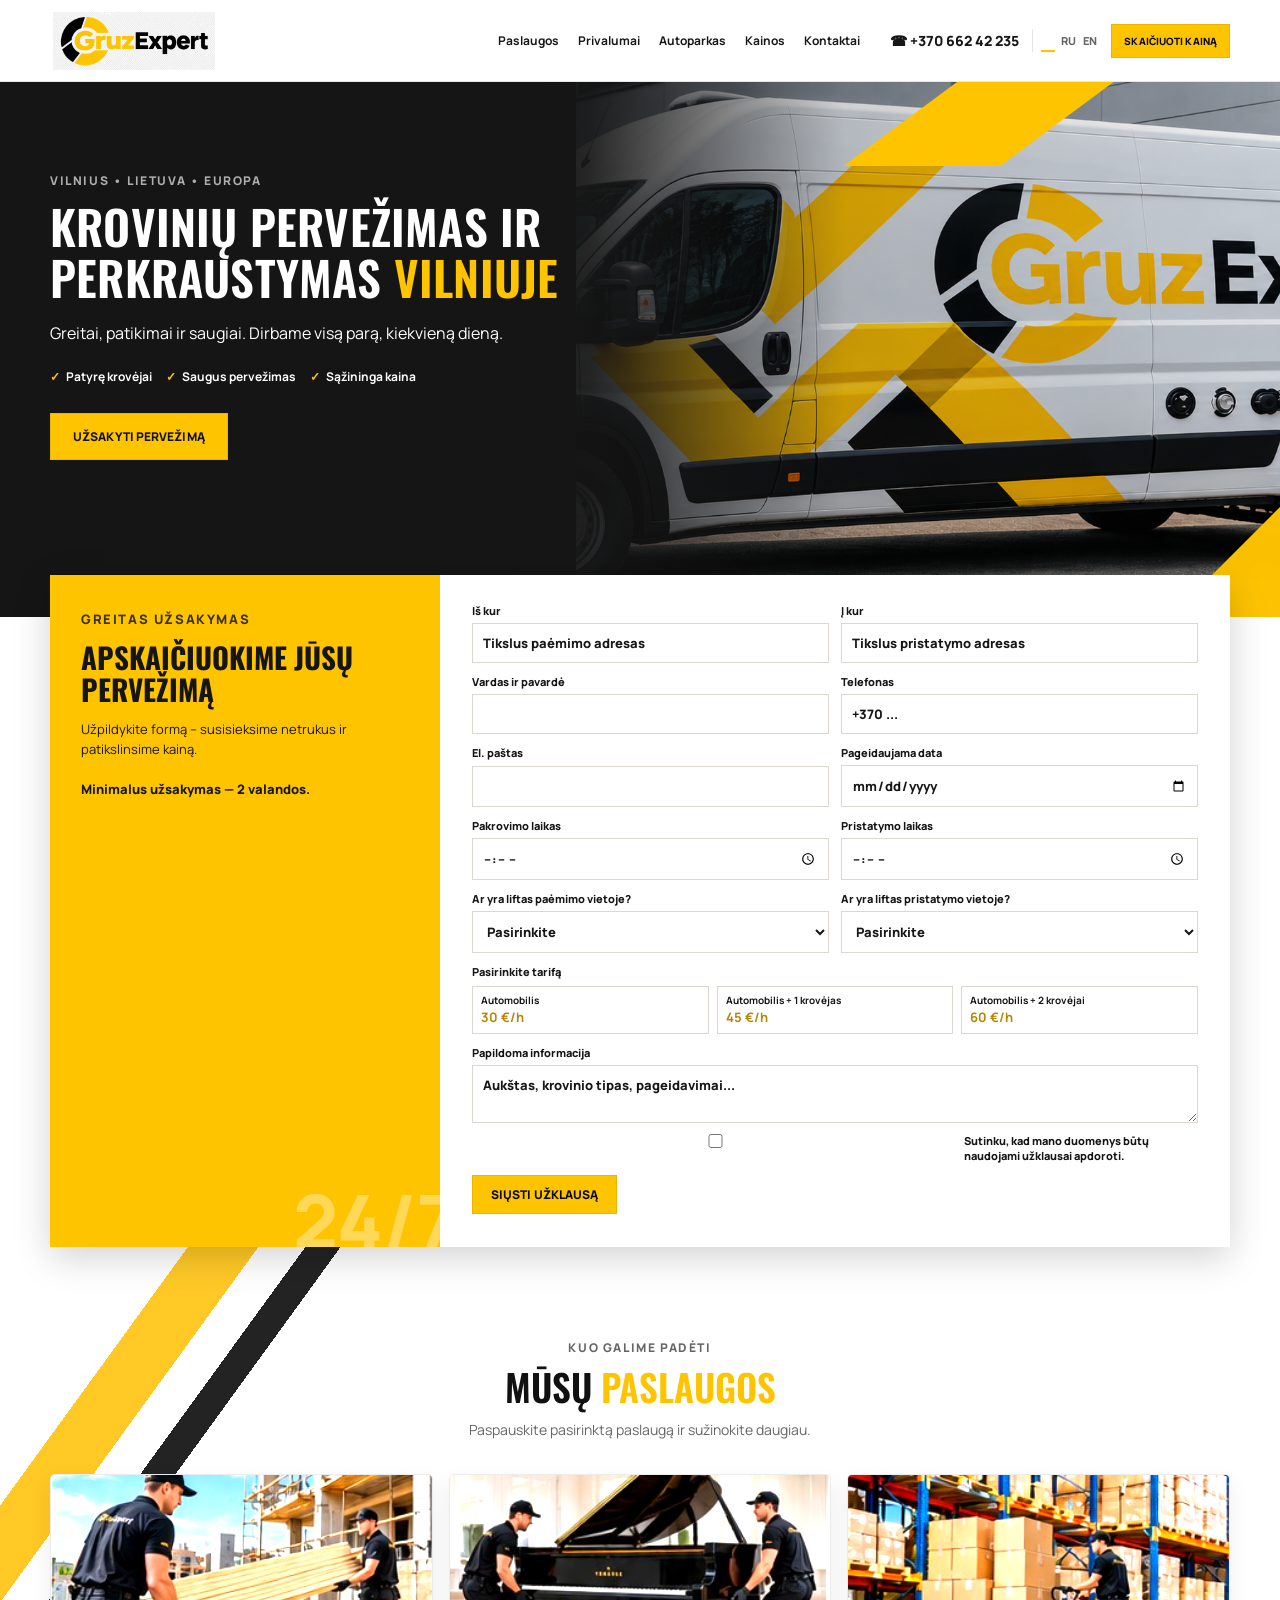
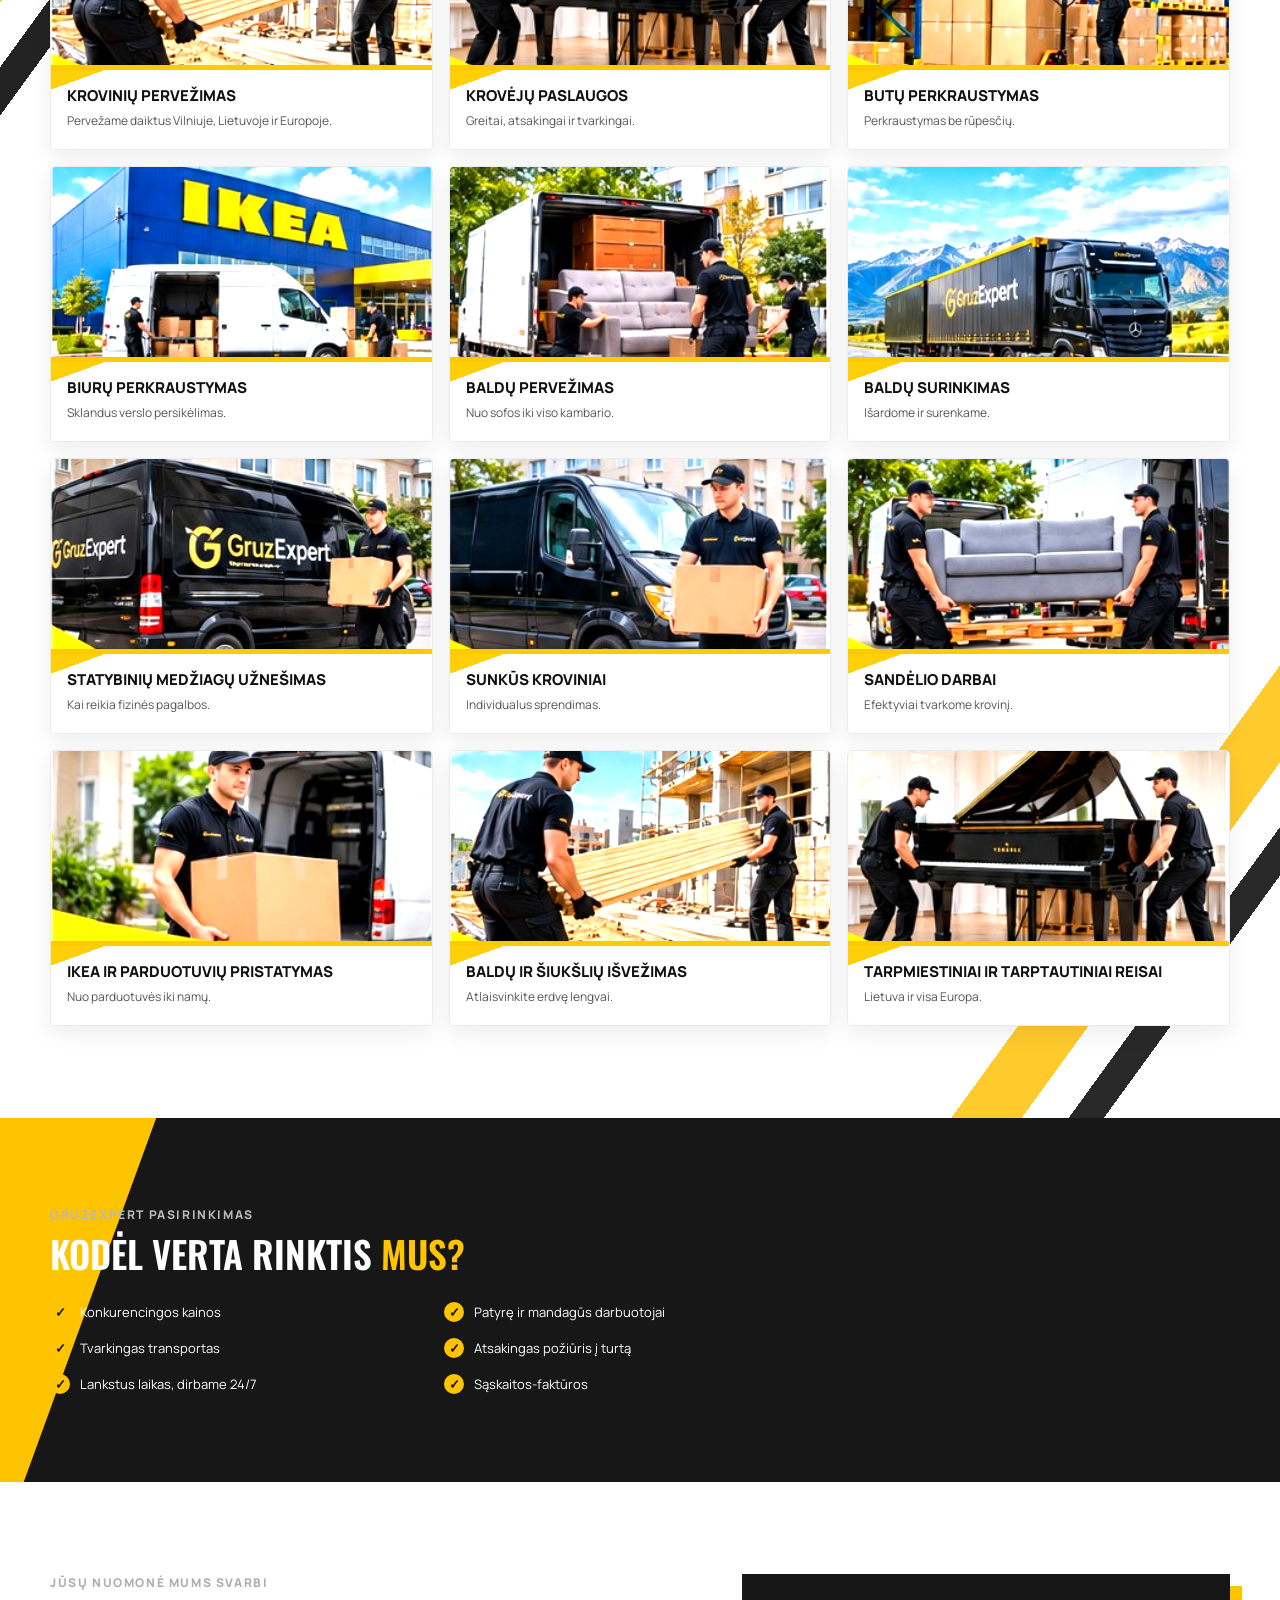
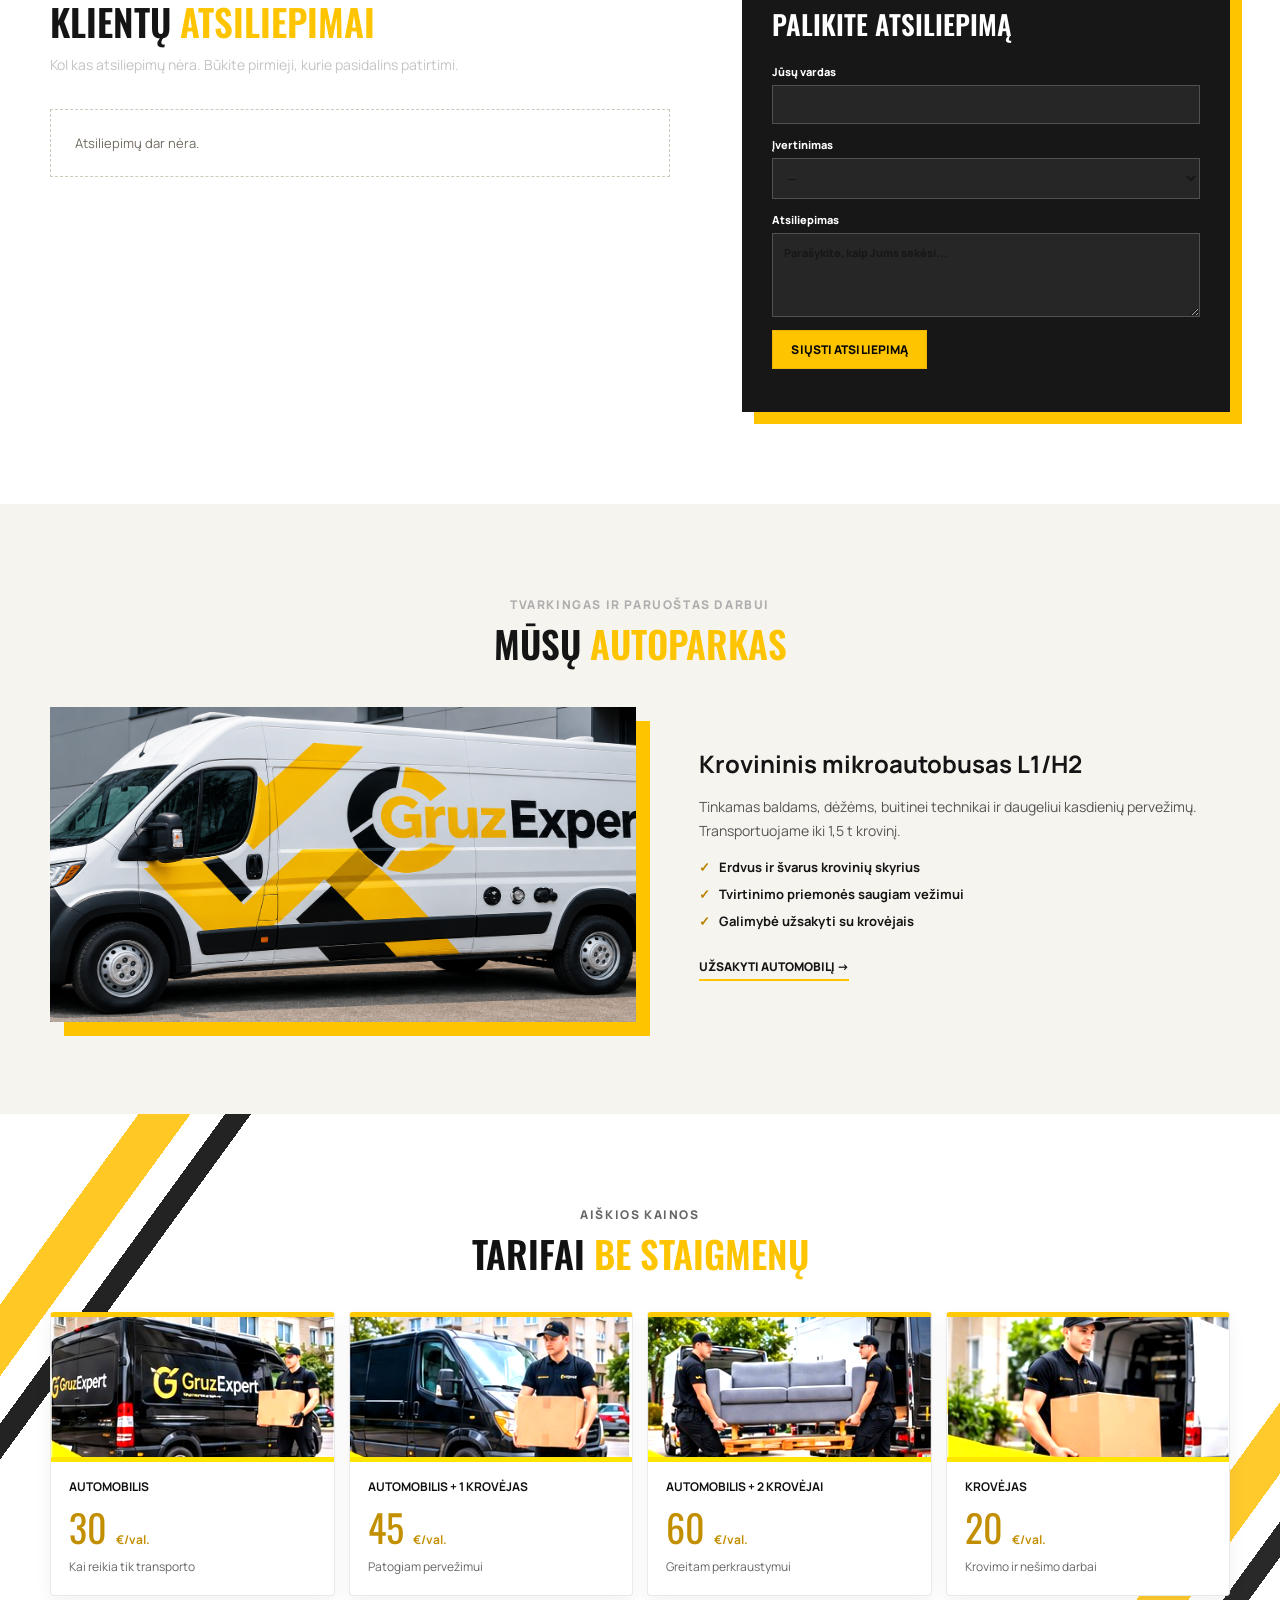
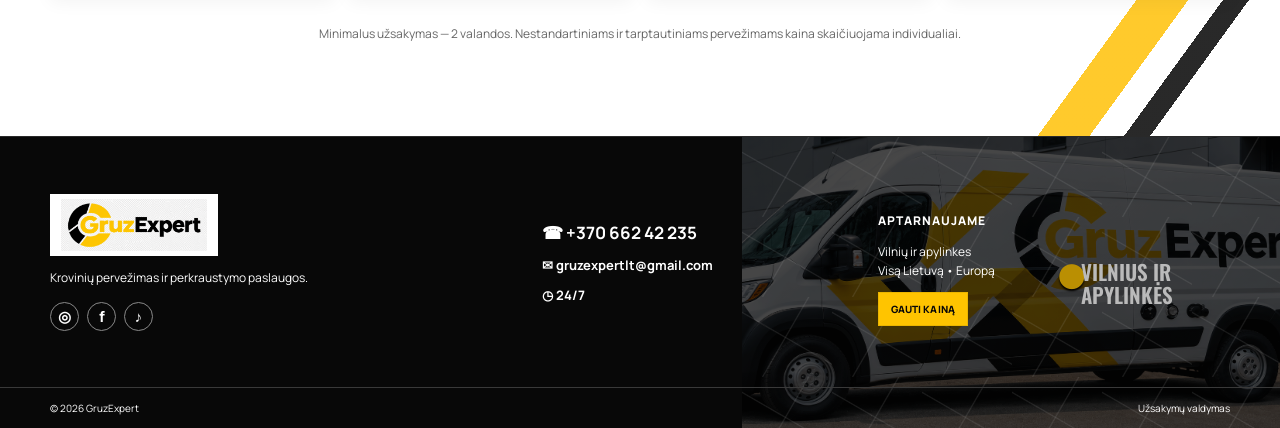
==== commit d23c3a29: "Add files via upload" ====
--- a/index.html
+++ b/index.html
@@ -164,10 +164,10 @@
           <p class="section-kicker" data-i18n="pricesKicker">Aiškios kainos</p>
           <h2 id="prices-title" data-i18n="pricesTitle">Tarifai <em>be staigmenų</em></h2>
           <div class="price-grid">
-            <article class="price-card"><h3 data-i18n="price1">Automobilis</h3><p class="price">30 <small>€/val.</small></p><p data-i18n="price1desc">Kai reikia tik transporto</p></article>
-            <article class="price-card featured"><h3 data-i18n="price2">Automobilis + 1 krovėjas</h3><p class="price">45 <small>€/val.</small></p><p data-i18n="price2desc">Patogiam pervežimui</p></article>
-            <article class="price-card"><h3 data-i18n="price3">Automobilis + 2 krovėjai</h3><p class="price">60 <small>€/val.</small></p><p data-i18n="price3desc">Greitam perkraustymui</p></article>
-            <article class="price-card"><h3 data-i18n="price4">Krovėjas</h3><p class="price">20 <small>€/val.</small></p><p data-i18n="price4desc">Krovimo ir nešimo darbai</p></article>
+            <article class="price-card"><img class="price-photo" src="service-07.jpg" alt="Автомобиль GruzExpert" loading="lazy"><h3 data-i18n="price1">Automobilis</h3><p class="price">30 <small>€/val.</small></p><p data-i18n="price1desc">Kai reikia tik transporto</p></article>
+            <article class="price-card featured"><img class="price-photo" src="service-08.jpg" alt="Автомобиль и грузчик" loading="lazy"><h3 data-i18n="price2">Automobilis + 1 krovėjas</h3><p class="price">45 <small>€/val.</small></p><p data-i18n="price2desc">Patogiam pervežimui</p></article>
+            <article class="price-card"><img class="price-photo" src="service-09.jpg" alt="Автомобиль и два грузчика" loading="lazy"><h3 data-i18n="price3">Automobilis + 2 krovėjai</h3><p class="price">60 <small>€/val.</small></p><p data-i18n="price3desc">Greitam perkraustymui</p></article>
+            <article class="price-card"><img class="price-photo" src="service-10.jpg" alt="Услуги грузчика" loading="lazy"><h3 data-i18n="price4">Krovėjas</h3><p class="price">20 <small>€/val.</small></p><p data-i18n="price4desc">Krovimo ir nešimo darbai</p></article>
           </div>
           <p class="price-note" data-i18n="priceNote">Minimalus užsakymas — 2 valandos. Nestandartiniams ir tarptautiniams pervežimams kaina skaičiuojama individualiai.</p>
         </div>
--- a/styles.css
+++ b/styles.css
@@ -495,3 +495,14 @@
 .service-dialog { background-image:none; }
 @media(max-width:850px) { .service-grid { grid-template-columns:repeat(2,minmax(0,1fr)); } .service-photo { height:160px; } .price-grid { grid-template-columns:repeat(2,minmax(0,1fr)); } }
 @media(max-width:520px) { .service-grid { grid-template-columns:repeat(2,minmax(0,1fr)); gap:10px; } .service-photo { height:125px; } .service-card-copy { padding:12px 10px 14px; } .service-card h3 { font-size:11px; } .service-card p { font-size:10px; } .price-card { padding:17px 12px; } .price { font-size:30px; } }
+
+
+/* Final image path + clean photo cards: no sticker badges or decorative icons */
+.service-card .service-icon, .service-card .more, .price-icon, .popular, .service-badge, .sticker, .sticker-icon { display:none !important; }
+.service-card { position:relative; z-index:0; }
+.service-photo { position:relative; z-index:0; height:190px; object-fit:cover; object-position:center; filter:brightness(1.12) saturate(1.08) contrast(1.02); }
+.price-card { padding:0 0 20px; overflow:hidden; }
+.price-photo { display:block; width:100%; height:145px; object-fit:cover; object-position:center; filter:brightness(1.12) saturate(1.08) contrast(1.02); border-bottom:5px solid #ffca05; }
+.price-card h3, .price-card .price, .price-card p:last-child { margin-left:18px; margin-right:18px; }
+.price-card h3 { margin-top:17px; }
+@media(max-width:520px) { .service-photo { height:125px; } .price-photo { height:105px; } .price-card h3, .price-card .price, .price-card p:last-child { margin-left:10px; margin-right:10px; } }
